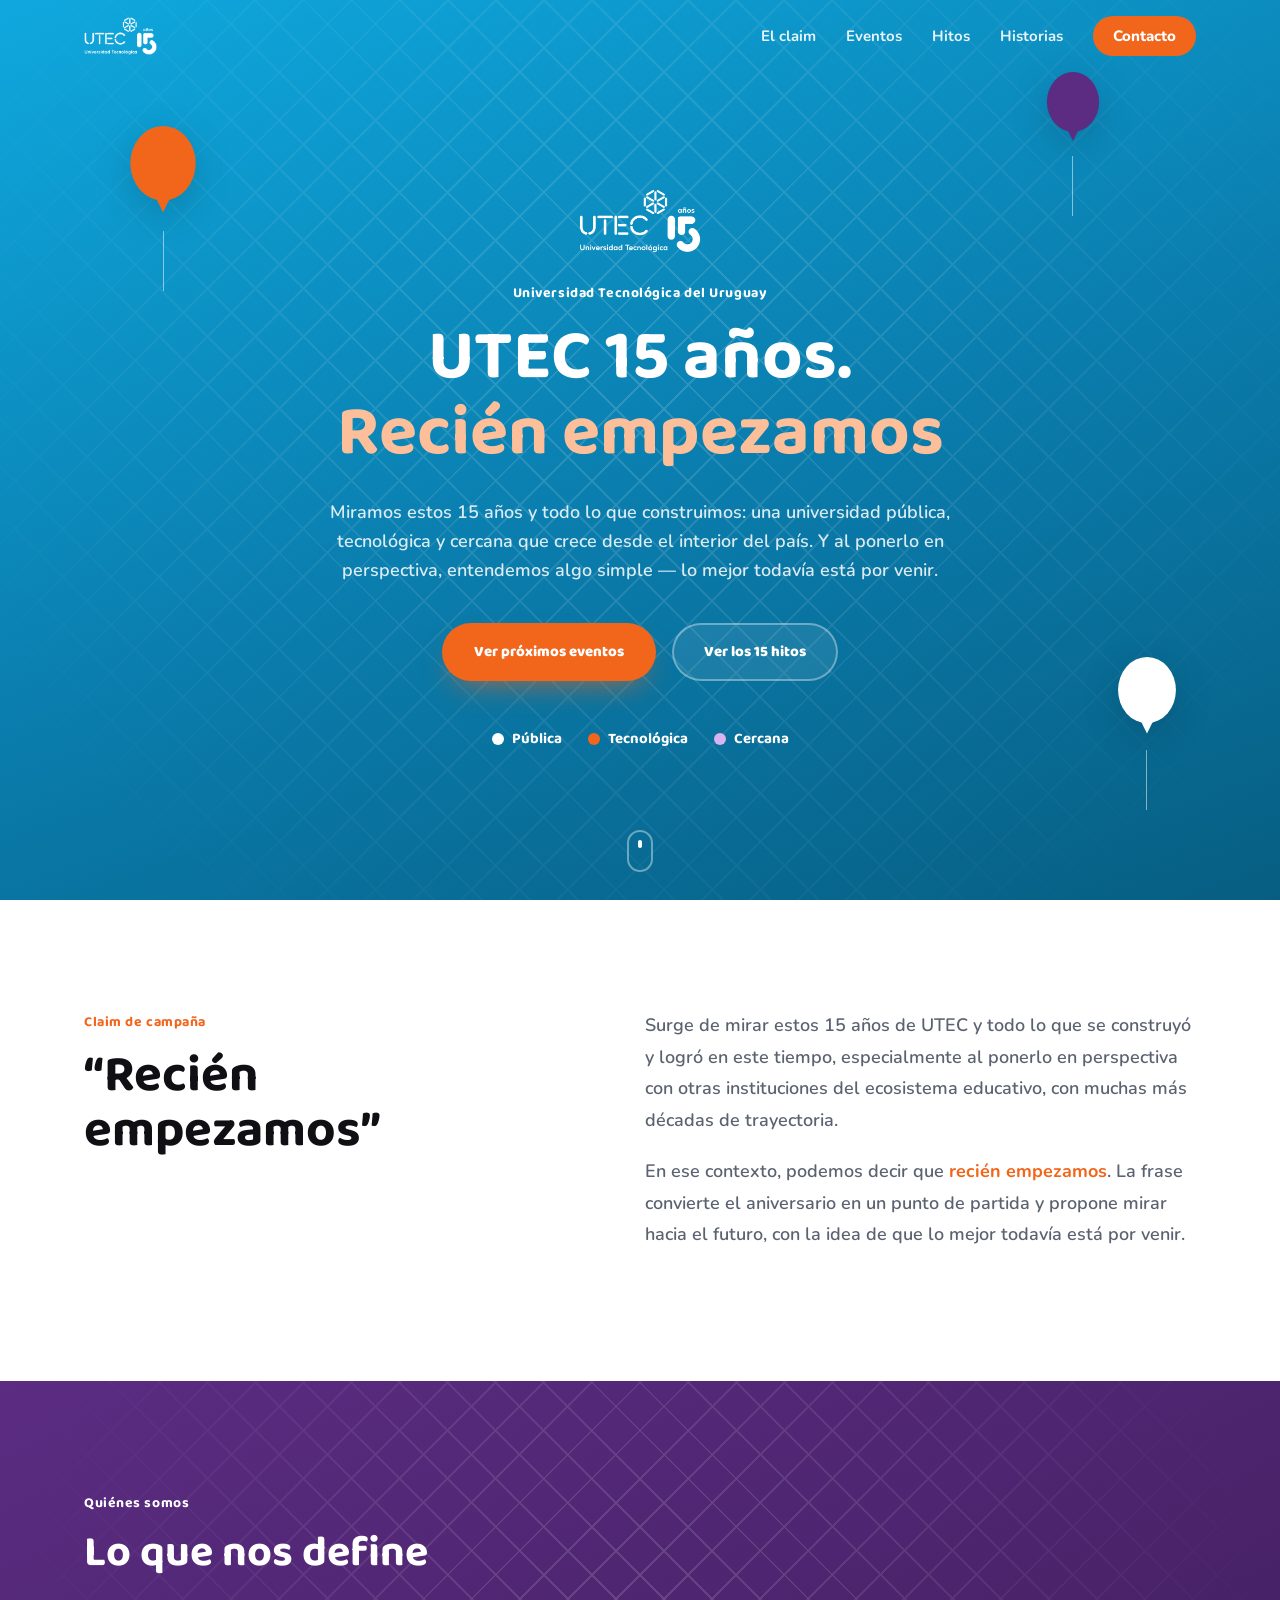
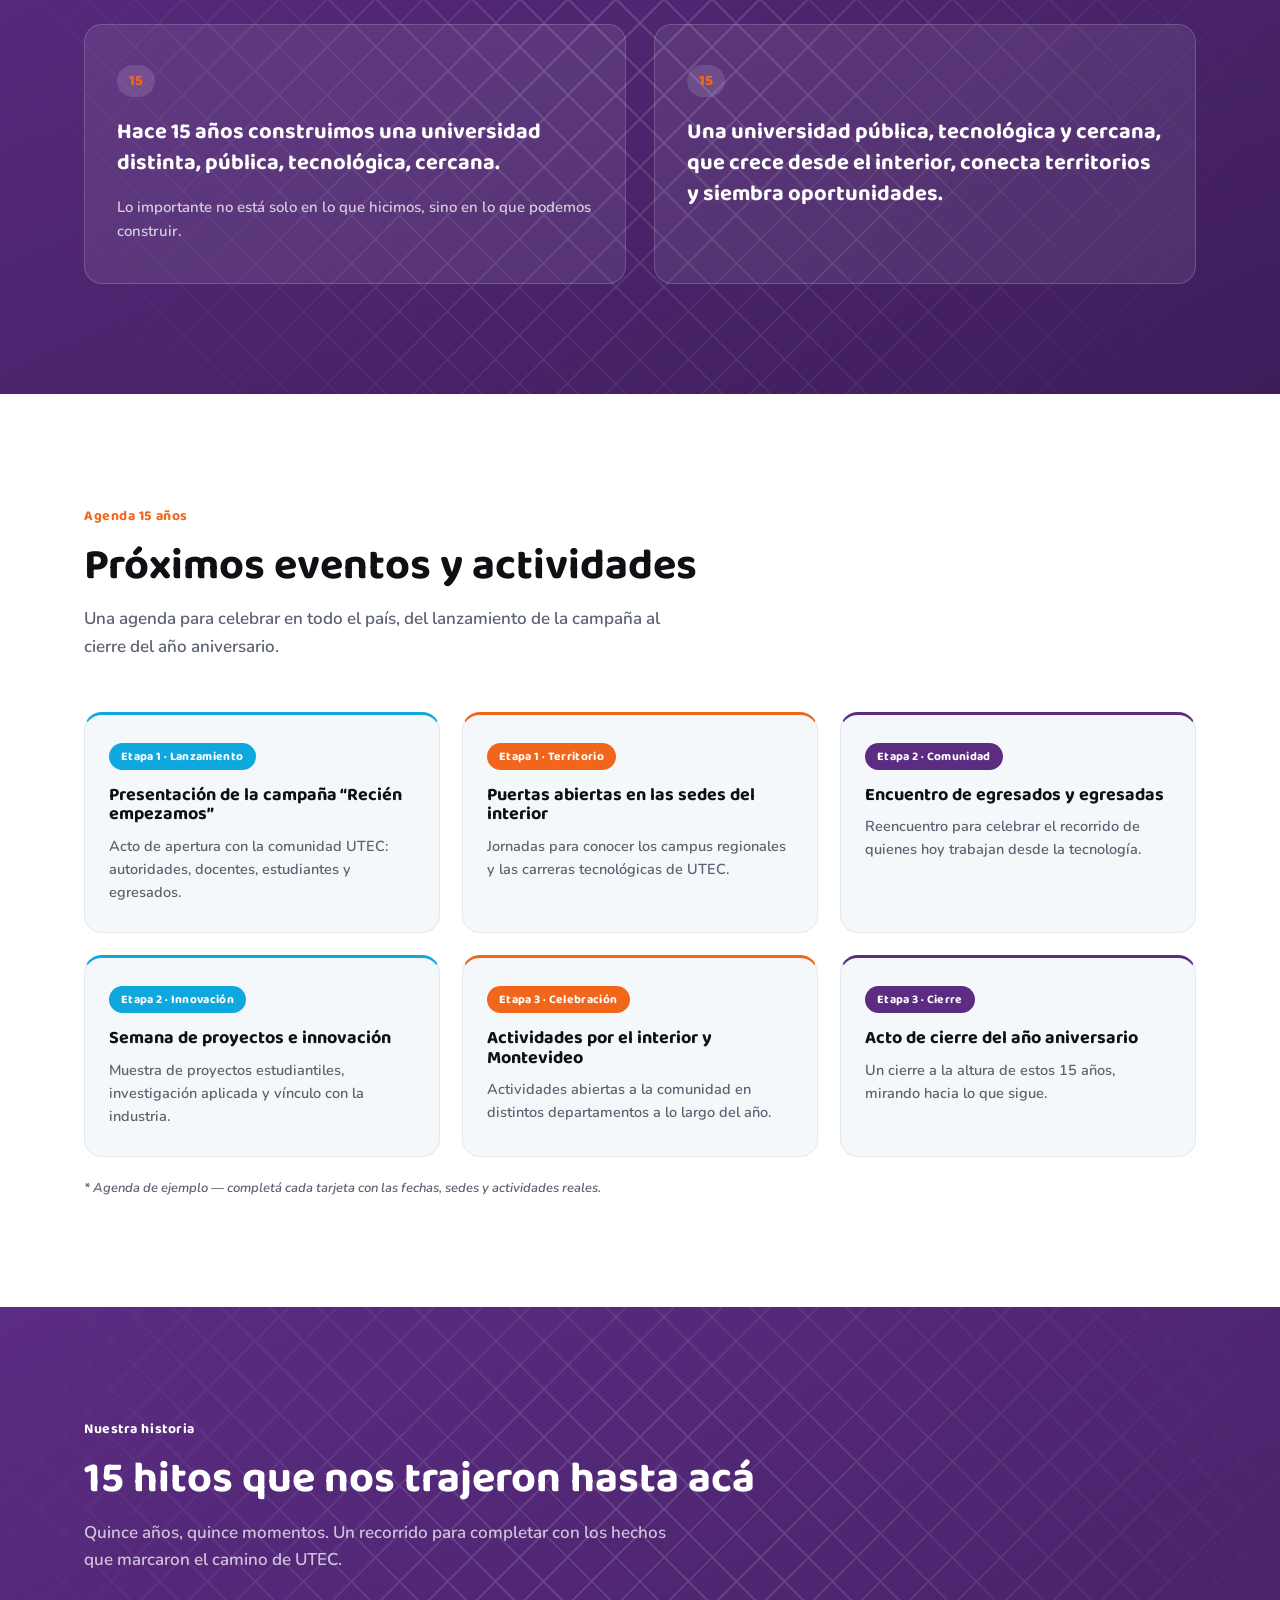
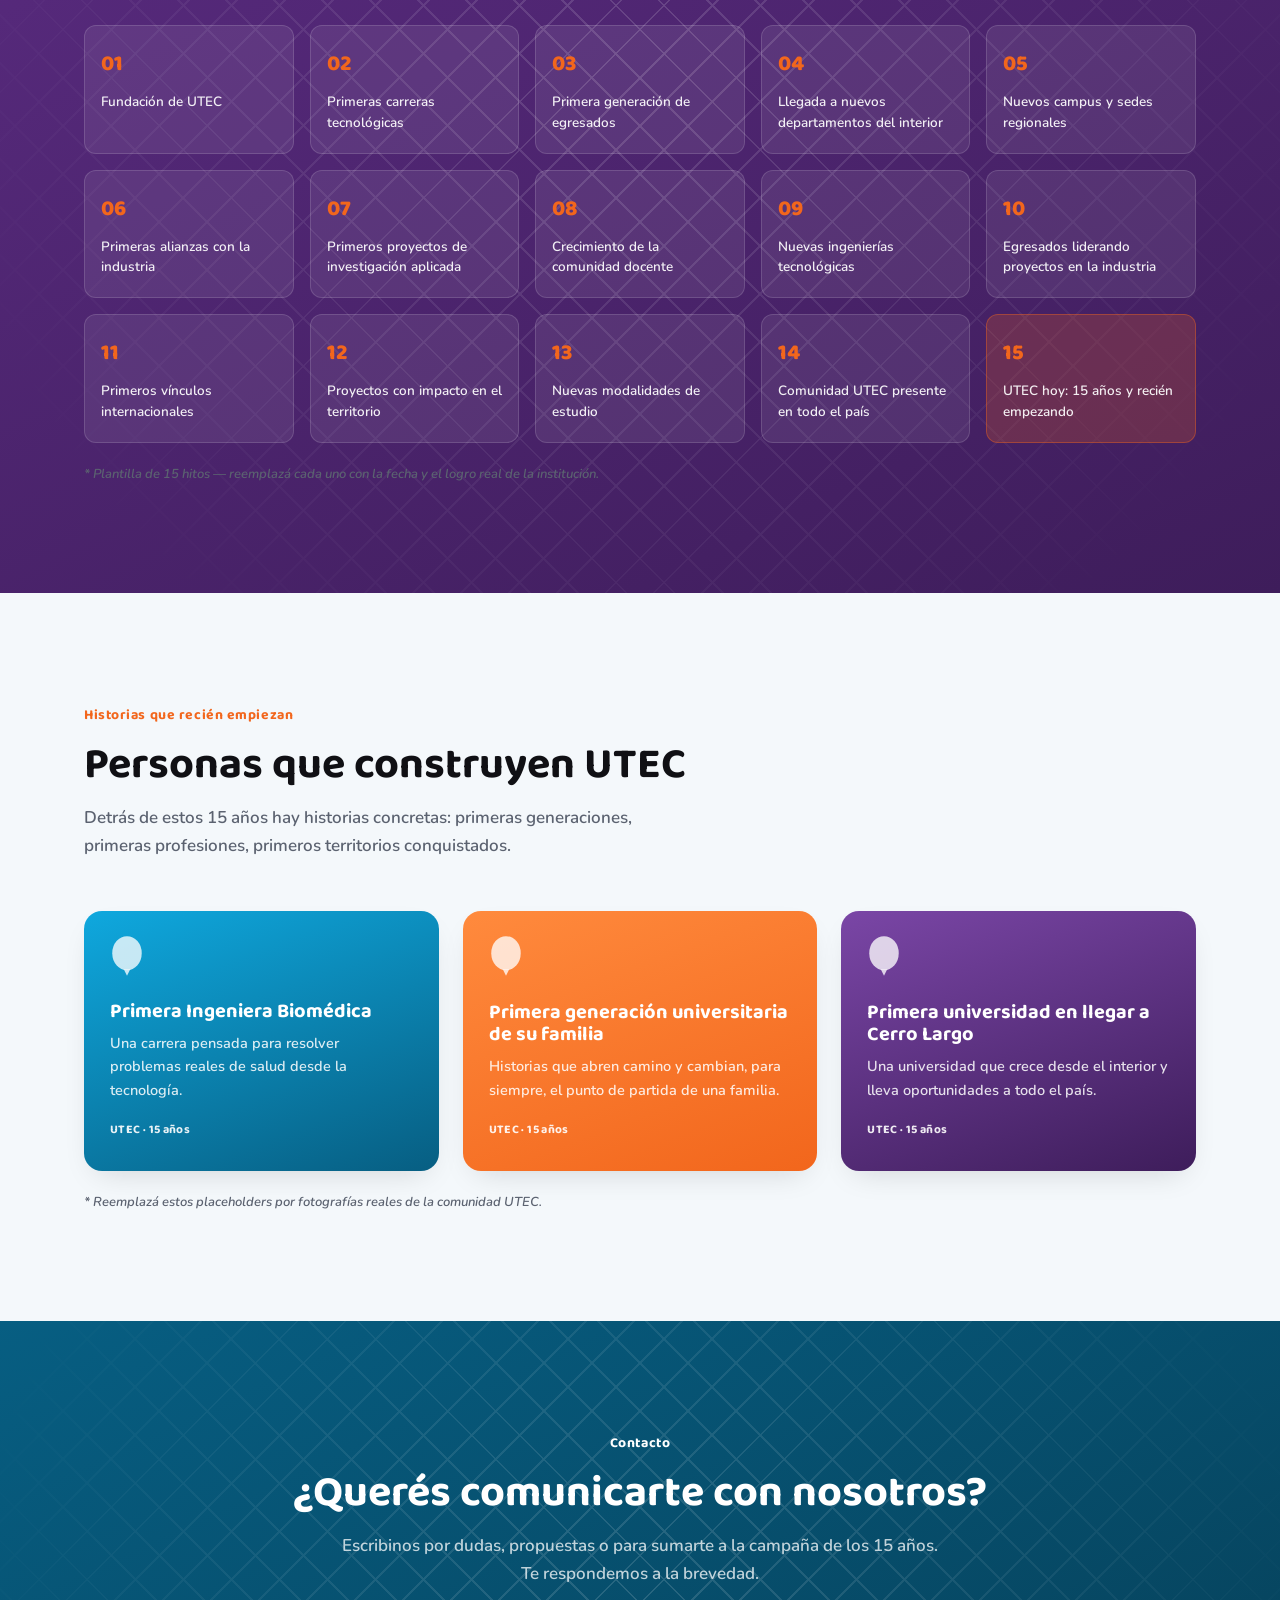
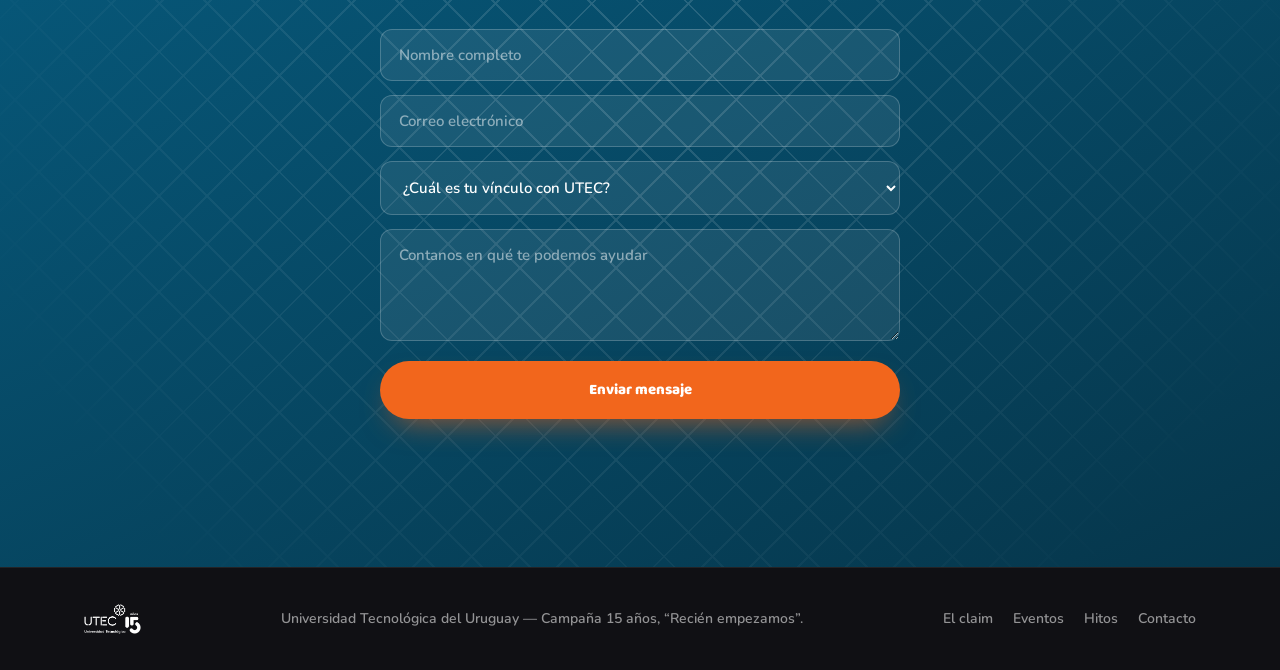
==== index.html @ 687565fa "Add real logo, events, 15-milestone timeline, and contact form - Extract the actual UTEC 15-años log" ====
<!DOCTYPE html>
<html lang="es">
<head>
<meta charset="UTF-8">
<meta name="viewport" content="width=device-width, initial-scale=1.0">
<title>UTEC 15 años | Recién empezamos</title>
<meta name="description" content="UTEC, la Universidad Tecnológica del Uruguay, cumple 15 años. Pública, tecnológica y cercana: conocé la campaña de aniversario 'Recién empezamos', los próximos eventos y los hitos de nuestra historia.">
<link rel="preconnect" href="https://fonts.googleapis.com">
<link rel="preconnect" href="https://fonts.gstatic.com" crossorigin>
<link href="https://fonts.googleapis.com/css2?family=Baloo+2:wght@500;600;700;800&family=Nunito:wght@400;600;700;800&display=swap" rel="stylesheet">
<link rel="stylesheet" href="css/styles.css">
</head>
<body>

<div class="progress-bar" id="progressBar"></div>

<header class="header" id="header">
  <div class="container header-inner">
    <a href="#" class="logo">
      <img src="assets/utec-logo-color.png" alt="UTEC 15 años" class="logo-img logo-img-color">
      <img src="assets/utec-logo-white.png" alt="UTEC 15 años" class="logo-img logo-img-white">
    </a>
    <nav class="nav" id="nav">
      <a href="#porque">El claim</a>
      <a href="#eventos">Eventos</a>
      <a href="#hitos">Hitos</a>
      <a href="#historias">Historias</a>
      <a href="#contacto" class="nav-cta">Contacto</a>
    </nav>
    <button class="nav-toggle" id="navToggle" aria-label="Abrir menú" aria-expanded="false">
      <span></span><span></span><span></span>
    </button>
  </div>
</header>

<main>
  <!-- HERO -->
  <section class="hero">
    <div class="hero-bg" aria-hidden="true">
      <div class="hero-pattern"></div>
    </div>

    <div class="hero-balloons" aria-hidden="true">
      <div class="balloon balloon-orange">
        <svg viewBox="0 0 60 90"><ellipse cx="30" cy="32" rx="28" ry="32"/><polygon points="24,62 36,62 30,74"/></svg>
        <span class="balloon-string"></span>
      </div>
      <div class="balloon balloon-purple">
        <svg viewBox="0 0 60 90"><ellipse cx="30" cy="32" rx="28" ry="32"/><polygon points="24,62 36,62 30,74"/></svg>
        <span class="balloon-string"></span>
      </div>
      <div class="balloon balloon-white">
        <svg viewBox="0 0 60 90"><ellipse cx="30" cy="32" rx="28" ry="32"/><polygon points="24,62 36,62 30,74"/></svg>
        <span class="balloon-string"></span>
      </div>
    </div>

    <div class="container hero-inner">
      <img src="assets/utec-logo-white.png" alt="UTEC 15 años" class="hero-logo" data-reveal>
      <p class="eyebrow eyebrow-light" data-reveal>Universidad Tecnológica del Uruguay</p>
      <h1 class="hero-claim" data-reveal>
        UTEC 15 años.<br>
        <span class="text-outline">Recién empezamos</span>
      </h1>
      <p class="hero-sub" data-reveal>
        Miramos estos 15 años y todo lo que construimos: una universidad pública, tecnológica
        y cercana que crece desde el interior del país. Y al ponerlo en perspectiva, entendemos
        algo simple — lo mejor todavía está por venir.
      </p>
      <div class="hero-actions" data-reveal>
        <a href="#eventos" class="btn btn-primary">Ver próximos eventos</a>
        <a href="#hitos" class="btn btn-ghost">Ver los 15 hitos</a>
      </div>

      <div class="hero-tags" data-reveal>
        <span class="hero-tag"><i class="dot dot-blue"></i>Pública</span>
        <span class="hero-tag"><i class="dot dot-orange"></i>Tecnológica</span>
        <span class="hero-tag"><i class="dot dot-purple"></i>Cercana</span>
      </div>
    </div>
    <a href="#porque" class="scroll-cue" aria-hidden="true"><span></span></a>
  </section>

  <!-- EL CLAIM -->
  <section id="porque" class="section porque">
    <div class="container porque-grid">
      <div data-reveal>
        <p class="section-eyebrow">Claim de campaña</p>
        <h2>&ldquo;Recién<br>empezamos&rdquo;</h2>
      </div>
      <div class="porque-copy" data-reveal>
        <p>
          Surge de mirar estos 15 años de UTEC y todo lo que se construyó y logró en este tiempo,
          especialmente al ponerlo en perspectiva con otras instituciones del ecosistema educativo,
          con muchas más décadas de trayectoria.
        </p>
        <p>
          En ese contexto, podemos decir que <strong>recién empezamos</strong>. La frase convierte
          el aniversario en un punto de partida y propone mirar hacia el futuro, con la idea de que
          lo mejor todavía está por venir.
        </p>
      </div>
    </div>
  </section>

  <!-- QUIÉNES SOMOS -->
  <section id="define" class="section define">
    <div class="hero-pattern" aria-hidden="true"></div>
    <div class="container">
      <p class="section-eyebrow eyebrow-light" data-reveal>Quiénes somos</p>
      <h2 class="define-title" data-reveal>Lo que nos define</h2>

      <div class="quote-grid">
        <blockquote class="quote-card" data-reveal>
          <span class="quote-mark" aria-hidden="true">15</span>
          <p class="quote-main">
            Hace 15 años construimos una universidad distinta, pública, tecnológica, cercana.
          </p>
          <p class="quote-sub">
            Lo importante no está solo en lo que hicimos, sino en lo que podemos construir.
          </p>
        </blockquote>
        <blockquote class="quote-card" data-reveal>
          <span class="quote-mark" aria-hidden="true">15</span>
          <p class="quote-main">
            Una universidad pública, tecnológica y cercana, que crece desde el interior,
            conecta territorios y siembra oportunidades.
          </p>
        </blockquote>
      </div>
    </div>
  </section>

  <!-- PRÓXIMOS EVENTOS Y ACTIVIDADES -->
  <section id="eventos" class="section eventos">
    <div class="container">
      <p class="section-eyebrow" data-reveal>Agenda 15 años</p>
      <h2 data-reveal>Próximos eventos y actividades</h2>
      <p class="section-lead" data-reveal>
        Una agenda para celebrar en todo el país, del lanzamiento de la campaña al cierre
        del año aniversario.
      </p>

      <div class="events-grid">
        <article class="event-card" data-reveal>
          <span class="event-tag event-tag-blue">Etapa 1 · Lanzamiento</span>
          <h3>Presentación de la campaña &ldquo;Recién empezamos&rdquo;</h3>
          <p>Acto de apertura con la comunidad UTEC: autoridades, docentes, estudiantes y egresados.</p>
        </article>
        <article class="event-card" data-reveal>
          <span class="event-tag event-tag-orange">Etapa 1 · Territorio</span>
          <h3>Puertas abiertas en las sedes del interior</h3>
          <p>Jornadas para conocer los campus regionales y las carreras tecnológicas de UTEC.</p>
        </article>
        <article class="event-card" data-reveal>
          <span class="event-tag event-tag-purple">Etapa 2 · Comunidad</span>
          <h3>Encuentro de egresados y egresadas</h3>
          <p>Reencuentro para celebrar el recorrido de quienes hoy trabajan desde la tecnología.</p>
        </article>
        <article class="event-card" data-reveal>
          <span class="event-tag event-tag-blue">Etapa 2 · Innovación</span>
          <h3>Semana de proyectos e innovación</h3>
          <p>Muestra de proyectos estudiantiles, investigación aplicada y vínculo con la industria.</p>
        </article>
        <article class="event-card" data-reveal>
          <span class="event-tag event-tag-orange">Etapa 3 · Celebración</span>
          <h3>Actividades por el interior y Montevideo</h3>
          <p>Actividades abiertas a la comunidad en distintos departamentos a lo largo del año.</p>
        </article>
        <article class="event-card" data-reveal>
          <span class="event-tag event-tag-purple">Etapa 3 · Cierre</span>
          <h3>Acto de cierre del año aniversario</h3>
          <p>Un cierre a la altura de estos 15 años, mirando hacia lo que sigue.</p>
        </article>
      </div>
      <p class="story-note" data-reveal>* Agenda de ejemplo — completá cada tarjeta con las fechas, sedes y actividades reales.</p>
    </div>
  </section>

  <!-- 15 HITOS -->
  <section id="hitos" class="section hitos">
    <div class="hero-pattern" aria-hidden="true"></div>
    <div class="container">
      <p class="section-eyebrow eyebrow-light" data-reveal>Nuestra historia</p>
      <h2 class="hitos-title" data-reveal>15 hitos que nos trajeron hasta acá</h2>
      <p class="section-lead hitos-lead" data-reveal>
        Quince años, quince momentos. Un recorrido para completar con los hechos que
        marcaron el camino de UTEC.
      </p>

      <ol class="hitos-grid">
        <li class="hito-card" data-reveal><span class="hito-number">01</span><p>Fundación de UTEC</p></li>
        <li class="hito-card" data-reveal><span class="hito-number">02</span><p>Primeras carreras tecnológicas</p></li>
        <li class="hito-card" data-reveal><span class="hito-number">03</span><p>Primera generación de egresados</p></li>
        <li class="hito-card" data-reveal><span class="hito-number">04</span><p>Llegada a nuevos departamentos del interior</p></li>
        <li class="hito-card" data-reveal><span class="hito-number">05</span><p>Nuevos campus y sedes regionales</p></li>
        <li class="hito-card" data-reveal><span class="hito-number">06</span><p>Primeras alianzas con la industria</p></li>
        <li class="hito-card" data-reveal><span class="hito-number">07</span><p>Primeros proyectos de investigación aplicada</p></li>
        <li class="hito-card" data-reveal><span class="hito-number">08</span><p>Crecimiento de la comunidad docente</p></li>
        <li class="hito-card" data-reveal><span class="hito-number">09</span><p>Nuevas ingenierías tecnológicas</p></li>
        <li class="hito-card" data-reveal><span class="hito-number">10</span><p>Egresados liderando proyectos en la industria</p></li>
        <li class="hito-card" data-reveal><span class="hito-number">11</span><p>Primeros vínculos internacionales</p></li>
        <li class="hito-card" data-reveal><span class="hito-number">12</span><p>Proyectos con impacto en el territorio</p></li>
        <li class="hito-card" data-reveal><span class="hito-number">13</span><p>Nuevas modalidades de estudio</p></li>
        <li class="hito-card" data-reveal><span class="hito-number">14</span><p>Comunidad UTEC presente en todo el país</p></li>
        <li class="hito-card hito-highlight" data-reveal><span class="hito-number">15</span><p>UTEC hoy: 15 años y recién empezando</p></li>
      </ol>
      <p class="story-note hitos-note" data-reveal>* Plantilla de 15 hitos — reemplazá cada uno con la fecha y el logro real de la institución.</p>
    </div>
  </section>

  <!-- HISTORIAS -->
  <section id="historias" class="section historias">
    <div class="container">
      <p class="section-eyebrow" data-reveal>Historias que recién empiezan</p>
      <h2 data-reveal>Personas que construyen UTEC</h2>
      <p class="section-lead" data-reveal>
        Detrás de estos 15 años hay historias concretas: primeras generaciones, primeras
        profesiones, primeros territorios conquistados.
      </p>

      <div class="story-grid">
        <article class="story-card story-blue" data-reveal>
          <div class="story-badge">
            <svg viewBox="0 0 60 90"><ellipse cx="30" cy="32" rx="26" ry="30"/><polygon points="24,60 36,60 30,72"/></svg>
          </div>
          <h3>Primera Ingeniera Biomédica</h3>
          <p>Una carrera pensada para resolver problemas reales de salud desde la tecnología.</p>
          <span class="story-tag">UTEC · 15 años</span>
        </article>

        <article class="story-card story-orange" data-reveal>
          <div class="story-badge">
            <svg viewBox="0 0 60 90"><ellipse cx="30" cy="32" rx="26" ry="30"/><polygon points="24,60 36,60 30,72"/></svg>
          </div>
          <h3>Primera generación universitaria de su familia</h3>
          <p>Historias que abren camino y cambian, para siempre, el punto de partida de una familia.</p>
          <span class="story-tag">UTEC · 15 años</span>
        </article>

        <article class="story-card story-purple" data-reveal>
          <div class="story-badge">
            <svg viewBox="0 0 60 90"><ellipse cx="30" cy="32" rx="26" ry="30"/><polygon points="24,60 36,60 30,72"/></svg>
          </div>
          <h3>Primera universidad en llegar a Cerro Largo</h3>
          <p>Una universidad que crece desde el interior y lleva oportunidades a todo el país.</p>
          <span class="story-tag">UTEC · 15 años</span>
        </article>
      </div>
      <p class="story-note" data-reveal>* Reemplazá estos placeholders por fotografías reales de la comunidad UTEC.</p>
    </div>
  </section>

  <!-- CONTACTO -->
  <section id="contacto" class="section cta-section">
    <div class="hero-pattern" aria-hidden="true"></div>
    <div class="container cta-inner">
      <p class="section-eyebrow eyebrow-light" data-reveal>Contacto</p>
      <h2 data-reveal>¿Querés comunicarte con nosotros?</h2>
      <p class="section-lead cta-lead" data-reveal>
        Escribinos por dudas, propuestas o para sumarte a la campaña de los 15 años.
        Te respondemos a la brevedad.
      </p>

      <form class="cta-form" id="ctaForm" data-reveal>
        <input type="text" name="nombre" placeholder="Nombre completo" required>
        <input type="email" name="email" placeholder="Correo electrónico" required>
        <select name="perfil" required>
          <option value="" disabled selected>¿Cuál es tu vínculo con UTEC?</option>
          <option value="estudiante">Estudiante</option>
          <option value="egresado">Egresado/a</option>
          <option value="postulante">Futuro/a estudiante</option>
          <option value="docente">Docente / Funcionario/a</option>
          <option value="otro">Otro</option>
        </select>
        <textarea name="mensaje" rows="4" placeholder="Contanos en qué te podemos ayudar" required></textarea>
        <button type="submit" class="btn btn-primary">Enviar mensaje</button>
      </form>
      <p class="form-note" id="formNote" role="status" aria-live="polite"></p>
    </div>
  </section>
</main>

<footer class="footer">
  <div class="container footer-inner">
    <div class="footer-brand">
      <img src="assets/utec-logo-white.png" alt="UTEC 15 años" class="footer-logo">
    </div>
    <p>Universidad Tecnológica del Uruguay — Campaña 15 años, &ldquo;Recién empezamos&rdquo;.</p>
    <div class="footer-links">
      <a href="#porque">El claim</a>
      <a href="#eventos">Eventos</a>
      <a href="#hitos">Hitos</a>
      <a href="#contacto">Contacto</a>
    </div>
  </div>
</footer>

<script src="js/main.js"></script>
</body>
</html>
---- css/styles.css ----
/* ==========================================================================
   UTEC 15 años — "Recién empezamos"
   ========================================================================== */

:root {
  --color-ink: #101014;
  --color-bg: #ffffff;
  --color-bg-alt: #f4f8fb;
  --color-line: #e4e9f0;
  --color-text: #1c2027;
  --color-text-muted: #5b6270;

  --color-blue: #0FA8DE;
  --color-blue-dark: #0A7CAC;
  --color-blue-deep: #075E82;
  --color-orange: #F2661C;
  --color-purple: #5B2C82;
  --color-purple-deep: #3E1D5B;

  --font-display: "Baloo 2", "Nunito", sans-serif;
  --font-body: "Nunito", sans-serif;

  --container: 1160px;
  --radius-lg: 28px;
  --radius-md: 18px;
  --radius-sm: 12px;

  --shadow-card: 0 12px 32px -14px rgba(16, 16, 20, 0.18);
}

* { box-sizing: border-box; }

html { scroll-behavior: smooth; }

body {
  margin: 0;
  font-family: var(--font-body);
  font-weight: 600;
  color: var(--color-text);
  background: var(--color-bg);
  -webkit-font-smoothing: antialiased;
  overflow-x: hidden;
}

h1, h2, h3 {
  font-family: var(--font-display);
  color: var(--color-ink);
  line-height: 1.08;
  margin: 0;
  font-weight: 700;
}

p { margin: 0; }
a { color: inherit; text-decoration: none; }

.container {
  width: 100%;
  max-width: var(--container);
  margin: 0 auto;
  padding: 0 24px;
}

.text-accent { color: var(--color-orange); }

/* ---------- Progress bar ---------- */
.progress-bar {
  position: fixed;
  top: 0; left: 0;
  height: 3px;
  width: 0%;
  background: linear-gradient(90deg, var(--color-orange), var(--color-purple), var(--color-blue));
  z-index: 1000;
  transition: width 0.1s ease-out;
}

/* ---------- Header ---------- */
.header {
  position: fixed;
  top: 0; left: 0; right: 0;
  z-index: 900;
  padding: 16px 0;
  transition: background 0.3s ease, padding 0.3s ease, box-shadow 0.3s ease;
}
.header.scrolled {
  background: rgba(255, 255, 255, 0.92);
  backdrop-filter: blur(10px);
  padding: 10px 0;
  box-shadow: 0 1px 0 var(--color-line);
}
.header-inner {
  display: flex;
  align-items: center;
  justify-content: space-between;
}

.logo {
  display: inline-flex;
  align-items: center;
  gap: 8px;
}

.logo-img { height: 38px; width: auto; display: block; }
.logo-img-white { display: none; }
.header:not(.scrolled) .logo-img-color { display: none; }
.header:not(.scrolled) .logo-img-white { display: block; }

.hero-logo { height: 64px; width: auto; margin: 0 auto 28px; display: block; }

.footer-logo { height: 30px; width: auto; display: block; }

.nav {
  display: flex;
  align-items: center;
  gap: 30px;
  font-size: 15px;
  font-weight: 700;
}
.header:not(.scrolled) .nav a:not(.nav-cta) { color: rgba(255,255,255,0.9); }
.nav a { color: var(--color-text-muted); transition: color 0.2s ease; }
.nav a:hover { color: var(--color-ink); }
.header:not(.scrolled) .nav a:hover { color: #fff; }

.nav-cta {
  background: var(--color-orange);
  color: #fff !important;
  padding: 10px 20px;
  border-radius: 999px;
  font-weight: 800;
}

.nav-toggle {
  display: none;
  flex-direction: column;
  gap: 5px;
  background: none;
  border: none;
  cursor: pointer;
  padding: 6px;
}
.nav-toggle span { width: 22px; height: 2px; background: var(--color-ink); transition: 0.25s ease; }
.header:not(.scrolled) .nav-toggle span { background: #fff; }

/* ---------- Shared pattern background ---------- */
.hero-pattern {
  position: absolute;
  inset: 0;
  z-index: 0;
  opacity: 0.16;
  background-image:
    repeating-linear-gradient(45deg, rgba(255,255,255,0.9) 0 2px, transparent 2px 34px),
    repeating-linear-gradient(-45deg, rgba(255,255,255,0.9) 0 2px, transparent 2px 34px);
  mask-image: radial-gradient(circle at 50% 40%, black, transparent 85%);
}

/* ---------- Hero ---------- */
.hero {
  position: relative;
  min-height: 100vh;
  display: flex;
  align-items: center;
  background: linear-gradient(160deg, var(--color-blue) 0%, var(--color-blue-dark) 55%, var(--color-blue-deep) 100%);
  overflow: hidden;
  padding-top: 120px;
  padding-bottom: 80px;
}

.hero-inner { position: relative; z-index: 2; text-align: center; }

.eyebrow, .section-eyebrow {
  display: inline-block;
  font-family: var(--font-display);
  font-weight: 700;
  letter-spacing: 0.04em;
  font-size: 14px;
  color: var(--color-orange);
  margin-bottom: 16px;
}
.eyebrow-light { color: #fff; opacity: 0.85; }

.hero-claim {
  font-size: clamp(2.4rem, 6vw, 4.4rem);
  color: #fff;
  max-width: 880px;
  margin: 0 auto;
}
.text-outline { color: #FDBF9A; }

.hero-sub {
  max-width: 640px;
  margin: 26px auto 0;
  font-size: 18px;
  line-height: 1.6;
  color: rgba(255,255,255,0.85);
  font-weight: 600;
}

.hero-actions {
  display: flex;
  gap: 16px;
  justify-content: center;
  margin-top: 38px;
  flex-wrap: wrap;
}

.btn {
  display: inline-flex;
  align-items: center;
  justify-content: center;
  padding: 15px 30px;
  border-radius: 999px;
  font-weight: 800;
  font-size: 15px;
  font-family: var(--font-display);
  cursor: pointer;
  border: 2px solid transparent;
  transition: transform 0.2s ease, box-shadow 0.2s ease, background 0.2s ease;
}
.btn:hover { transform: translateY(-2px); }

.btn-primary {
  background: var(--color-orange);
  color: #fff;
  box-shadow: 0 14px 30px -12px rgba(242, 102, 28, 0.65);
}
.btn-primary:hover { background: #d8560f; }

.btn-ghost {
  background: rgba(255,255,255,0.08);
  color: #fff;
  border-color: rgba(255,255,255,0.35);
}
.btn-ghost:hover { background: rgba(255,255,255,0.18); }

.hero-tags {
  display: flex;
  gap: 26px;
  justify-content: center;
  margin-top: 46px;
  flex-wrap: wrap;
}
.hero-tag {
  display: inline-flex;
  align-items: center;
  gap: 8px;
  font-family: var(--font-display);
  font-weight: 700;
  font-size: 15px;
  color: #fff;
}
.dot { width: 12px; height: 12px; border-radius: 50%; display: inline-block; }
.dot-blue { background: #fff; }
.dot-orange { background: var(--color-orange); }
.dot-purple { background: #D9B3F0; }

/* ---------- Balloons (hero decoration) ---------- */
.hero-balloons {
  position: absolute;
  inset: 0;
  z-index: 1;
  pointer-events: none;
}
.balloon {
  position: absolute;
  width: 70px;
  animation: floatBalloon 6s ease-in-out infinite;
}
.balloon svg { width: 100%; height: auto; display: block; filter: drop-shadow(0 10px 18px rgba(0,0,0,0.15)); }
.balloon-string {
  display: block;
  width: 1px;
  height: 60px;
  background: rgba(255,255,255,0.5);
  margin: 0 auto;
}
.balloon-orange { top: 14%; left: 10%; animation-delay: 0s; }
.balloon-orange svg { fill: var(--color-orange); }
.balloon-purple { top: 8%; right: 14%; width: 56px; animation-delay: 1.4s; }
.balloon-purple svg { fill: var(--color-purple); }
.balloon-white { bottom: 10%; right: 8%; width: 62px; animation-delay: 0.8s; }
.balloon-white svg { fill: #ffffff; }

@keyframes floatBalloon {
  0%, 100% { transform: translateY(0) rotate(-2deg); }
  50% { transform: translateY(-18px) rotate(2deg); }
}

.scroll-cue {
  position: absolute;
  bottom: 28px; left: 50%;
  transform: translateX(-50%);
  width: 26px; height: 42px;
  border: 2px solid rgba(255,255,255,0.4);
  border-radius: 999px;
  z-index: 2;
}
.scroll-cue span {
  position: absolute; top: 8px; left: 50%;
  width: 4px; height: 8px;
  background: #fff;
  border-radius: 999px;
  transform: translateX(-50%);
  animation: scrollCue 1.8s ease-in-out infinite;
}
@keyframes scrollCue {
  0% { opacity: 1; top: 8px; }
  70% { opacity: 0; top: 20px; }
  100% { opacity: 0; top: 20px; }
}

/* ---------- Section shared ---------- */
.section { padding: 110px 0; position: relative; }
.section h2 { font-size: clamp(1.9rem, 3.6vw, 2.7rem); max-width: 700px; }
.section-lead {
  margin-top: 16px;
  max-width: 600px;
  font-size: 17px;
  line-height: 1.6;
  color: var(--color-text-muted);
}

/* ---------- El claim ---------- */
.porque { background: var(--color-bg); }
.porque-grid {
  display: grid;
  grid-template-columns: 1fr 1.1fr;
  gap: 60px;
  align-items: start;
}
.porque-grid h2 { font-size: clamp(2.2rem, 4vw, 3.2rem); }
.porque-copy p {
  font-size: 18px;
  line-height: 1.75;
  color: var(--color-text-muted);
  margin-bottom: 20px;
}
.porque-copy strong { color: var(--color-orange); }

/* ---------- Quiénes somos ---------- */
.define {
  background: linear-gradient(155deg, var(--color-purple), var(--color-purple-deep));
  color: #fff;
  overflow: hidden;
}
.define-title { color: #fff; margin-bottom: 48px; }
.quote-grid {
  position: relative;
  z-index: 1;
  display: grid;
  grid-template-columns: repeat(2, 1fr);
  gap: 28px;
}
.quote-card {
  margin: 0;
  padding: 40px 32px;
  background: rgba(255,255,255,0.08);
  border: 1px solid rgba(255,255,255,0.16);
  border-radius: var(--radius-md);
  position: relative;
}
.quote-mark {
  display: inline-block;
  font-family: var(--font-display);
  font-weight: 800;
  font-size: 15px;
  color: var(--color-orange);
  background: rgba(255,255,255,0.12);
  padding: 4px 12px;
  border-radius: 999px;
  margin-bottom: 20px;
}
.quote-main {
  font-family: var(--font-display);
  font-size: 22px;
  font-weight: 700;
  line-height: 1.4;
}
.quote-sub {
  margin-top: 16px;
  font-size: 15px;
  color: rgba(255,255,255,0.75);
  line-height: 1.6;
}

/* ---------- Próximos eventos ---------- */
.eventos { background: var(--color-bg); }
.events-grid {
  margin-top: 52px;
  display: grid;
  grid-template-columns: repeat(3, 1fr);
  gap: 22px;
}
.event-card {
  padding: 28px 24px;
  border-radius: var(--radius-md);
  background: var(--color-bg-alt);
  border: 1px solid var(--color-line);
  border-top: 3px solid var(--color-blue);
}
.event-tag {
  display: inline-block;
  font-family: var(--font-display);
  font-weight: 700;
  font-size: 12px;
  letter-spacing: 0.03em;
  padding: 4px 12px;
  border-radius: 999px;
  margin-bottom: 16px;
  color: #fff;
}
.event-tag-blue { background: var(--color-blue); }
.event-tag-orange { background: var(--color-orange); }
.event-tag-purple { background: var(--color-purple); }
.event-card:nth-child(2) { border-top-color: var(--color-orange); }
.event-card:nth-child(3) { border-top-color: var(--color-purple); }
.event-card:nth-child(5) { border-top-color: var(--color-orange); }
.event-card:nth-child(6) { border-top-color: var(--color-purple); }
.event-card h3 { font-size: 18px; margin-bottom: 10px; }
.event-card p { font-size: 14.5px; color: var(--color-text-muted); line-height: 1.6; }

/* ---------- 15 hitos ---------- */
.hitos {
  background: linear-gradient(155deg, var(--color-purple), var(--color-purple-deep));
  color: #fff;
  overflow: hidden;
}
.hitos-title { color: #fff; }
.hitos-lead { color: rgba(255,255,255,0.72); }
.hitos-grid {
  position: relative;
  z-index: 1;
  list-style: none;
  margin: 52px 0 0;
  padding: 0;
  display: grid;
  grid-template-columns: repeat(5, 1fr);
  gap: 16px;
}
.hito-card {
  background: rgba(255,255,255,0.08);
  border: 1px solid rgba(255,255,255,0.14);
  border-radius: var(--radius-sm);
  padding: 20px 16px;
  min-height: 128px;
  display: flex;
  flex-direction: column;
  gap: 10px;
  transition: background 0.2s ease, transform 0.2s ease;
}
.hito-card:hover { background: rgba(255,255,255,0.14); transform: translateY(-2px); }
.hito-highlight { background: rgba(242, 102, 28, 0.22); border-color: rgba(242, 102, 28, 0.4); }
.hito-number {
  font-family: var(--font-display);
  font-weight: 800;
  font-size: 22px;
  color: var(--color-orange);
}
.hito-card p { font-size: 13.5px; line-height: 1.5; color: rgba(255,255,255,0.92); font-weight: 600; }
.hitos-note { position: relative; z-index: 1; color: rgba(255,255,255,0.6); }

/* ---------- Historias ---------- */
.historias { background: var(--color-bg-alt); }
.story-grid {
  margin-top: 52px;
  display: grid;
  grid-template-columns: repeat(3, 1fr);
  gap: 24px;
}
.story-card {
  border-radius: var(--radius-md);
  padding: 32px 26px;
  color: #fff;
  position: relative;
  overflow: hidden;
  min-height: 260px;
  display: flex;
  flex-direction: column;
  justify-content: flex-end;
  box-shadow: var(--shadow-card);
}
.story-blue { background: linear-gradient(160deg, var(--color-blue), var(--color-blue-deep)); }
.story-orange { background: linear-gradient(160deg, #FF8A3D, var(--color-orange)); }
.story-purple { background: linear-gradient(160deg, #7A46A6, var(--color-purple-deep)); }

.story-badge {
  position: absolute;
  top: 24px; left: 26px;
  width: 34px;
  opacity: 0.9;
}
.story-badge svg { width: 100%; fill: rgba(255,255,255,0.85); }

.story-card h3 {
  color: #fff;
  font-size: 20px;
  margin-bottom: 10px;
}
.story-card p {
  font-size: 14.5px;
  line-height: 1.6;
  color: rgba(255,255,255,0.85);
  font-weight: 600;
}
.story-tag {
  display: inline-block;
  margin-top: 18px;
  font-family: var(--font-display);
  font-weight: 700;
  font-size: 12px;
  letter-spacing: 0.03em;
  color: rgba(255,255,255,0.9);
}
.story-note {
  margin-top: 22px;
  font-size: 13px;
  color: var(--color-text-muted);
  font-style: italic;
}

/* ---------- CTA / contacto ---------- */
.cta-section {
  background: linear-gradient(155deg, var(--color-blue-deep), #06364B);
  color: #fff;
  overflow: hidden;
}
.cta-inner { position: relative; z-index: 1; text-align: center; }
.cta-inner .section-eyebrow,
.cta-inner h2,
.cta-lead { margin-left: auto; margin-right: auto; }
.cta-inner h2 { color: #fff; }
.cta-lead { color: rgba(255,255,255,0.75); }

.cta-form {
  margin: 42px auto 0;
  max-width: 520px;
  display: grid;
  gap: 14px;
  text-align: left;
}
.cta-form input,
.cta-form select,
.cta-form textarea {
  width: 100%;
  padding: 15px 18px;
  border-radius: var(--radius-sm);
  border: 1px solid rgba(255,255,255,0.2);
  background: rgba(255,255,255,0.08);
  color: #fff;
  font-family: var(--font-body);
  font-weight: 600;
  font-size: 15px;
  outline: none;
  resize: vertical;
  transition: border-color 0.2s ease, background 0.2s ease;
}
.cta-form select option { color: #1c2027; }
.cta-form input::placeholder,
.cta-form textarea::placeholder { color: rgba(255,255,255,0.5); }
.cta-form input:focus,
.cta-form select:focus,
.cta-form textarea:focus {
  border-color: var(--color-orange);
  background: rgba(255,255,255,0.13);
}
.cta-form button { margin-top: 6px; }
.form-note {
  margin-top: 18px;
  font-size: 14px;
  font-weight: 700;
  color: #FDBF9A;
  min-height: 20px;
}

/* ---------- Footer ---------- */
.footer {
  background: var(--color-ink);
  border-top: 1px solid rgba(255,255,255,0.08);
  padding: 36px 0;
  color: rgba(255,255,255,0.55);
}
.footer-inner {
  display: flex;
  align-items: center;
  justify-content: space-between;
  flex-wrap: wrap;
  gap: 16px;
  font-size: 14px;
  font-weight: 600;
}
.footer-brand {
  display: flex;
  align-items: center;
  gap: 10px;
  font-family: var(--font-display);
  font-weight: 700;
  color: #fff;
}
.footer-links { display: flex; gap: 20px; }
.footer-links a { color: rgba(255,255,255,0.55); transition: color 0.2s ease; }
.footer-links a:hover { color: #fff; }

/* ---------- Reveal animation ---------- */
[data-reveal] {
  opacity: 0;
  transform: translateY(24px);
  transition: opacity 0.7s ease, transform 0.7s ease;
}
[data-reveal].is-visible { opacity: 1; transform: translateY(0); }

/* ---------- Responsive ---------- */
@media (max-width: 960px) {
  .porque-grid { grid-template-columns: 1fr; gap: 28px; }
  .quote-grid { grid-template-columns: 1fr; }
  .story-grid { grid-template-columns: repeat(2, 1fr); }
  .events-grid { grid-template-columns: repeat(2, 1fr); }
  .hitos-grid { grid-template-columns: repeat(3, 1fr); }
  .balloon-purple { right: 6%; }
}

@media (max-width: 720px) {
  .nav {
    position: fixed;
    top: 0; right: -100%;
    height: 100vh;
    width: min(78vw, 320px);
    background: var(--color-ink);
    flex-direction: column;
    justify-content: center;
    gap: 28px;
    transition: right 0.3s ease;
    z-index: 950;
  }
  .nav.open { right: 0; }
  .nav a { color: #fff !important; font-size: 18px; }
  .nav-cta { align-self: flex-start; margin-left: 32px; }
  .nav-toggle { display: flex; z-index: 960; }
  .logo-img { height: 30px; }

  .story-grid { grid-template-columns: 1fr; }
  .events-grid { grid-template-columns: 1fr; }
  .hitos-grid { grid-template-columns: repeat(2, 1fr); }
  .hero-logo { height: 48px; }
  .hero-tags { gap: 18px; }
  .section { padding: 76px 0; }
  .balloon { width: 50px; }
  .balloon-purple, .balloon-white { width: 42px; }
}
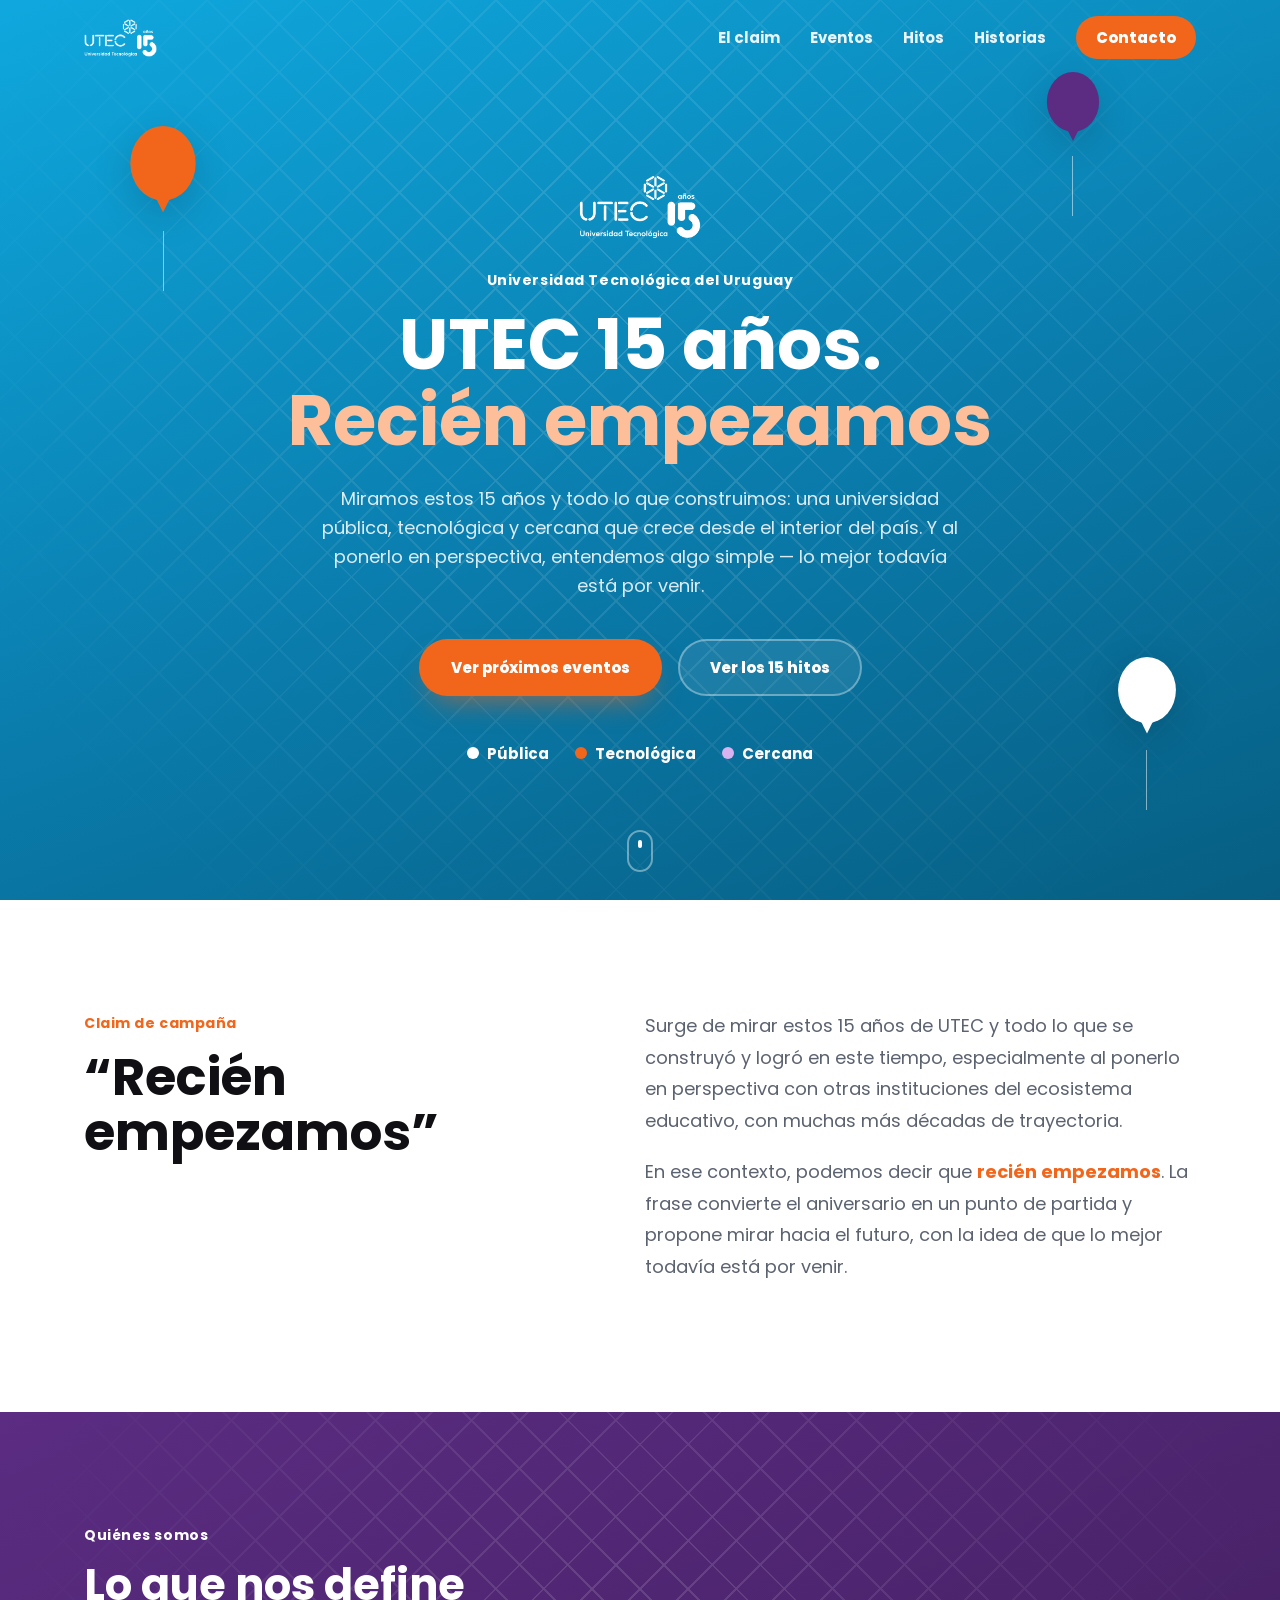
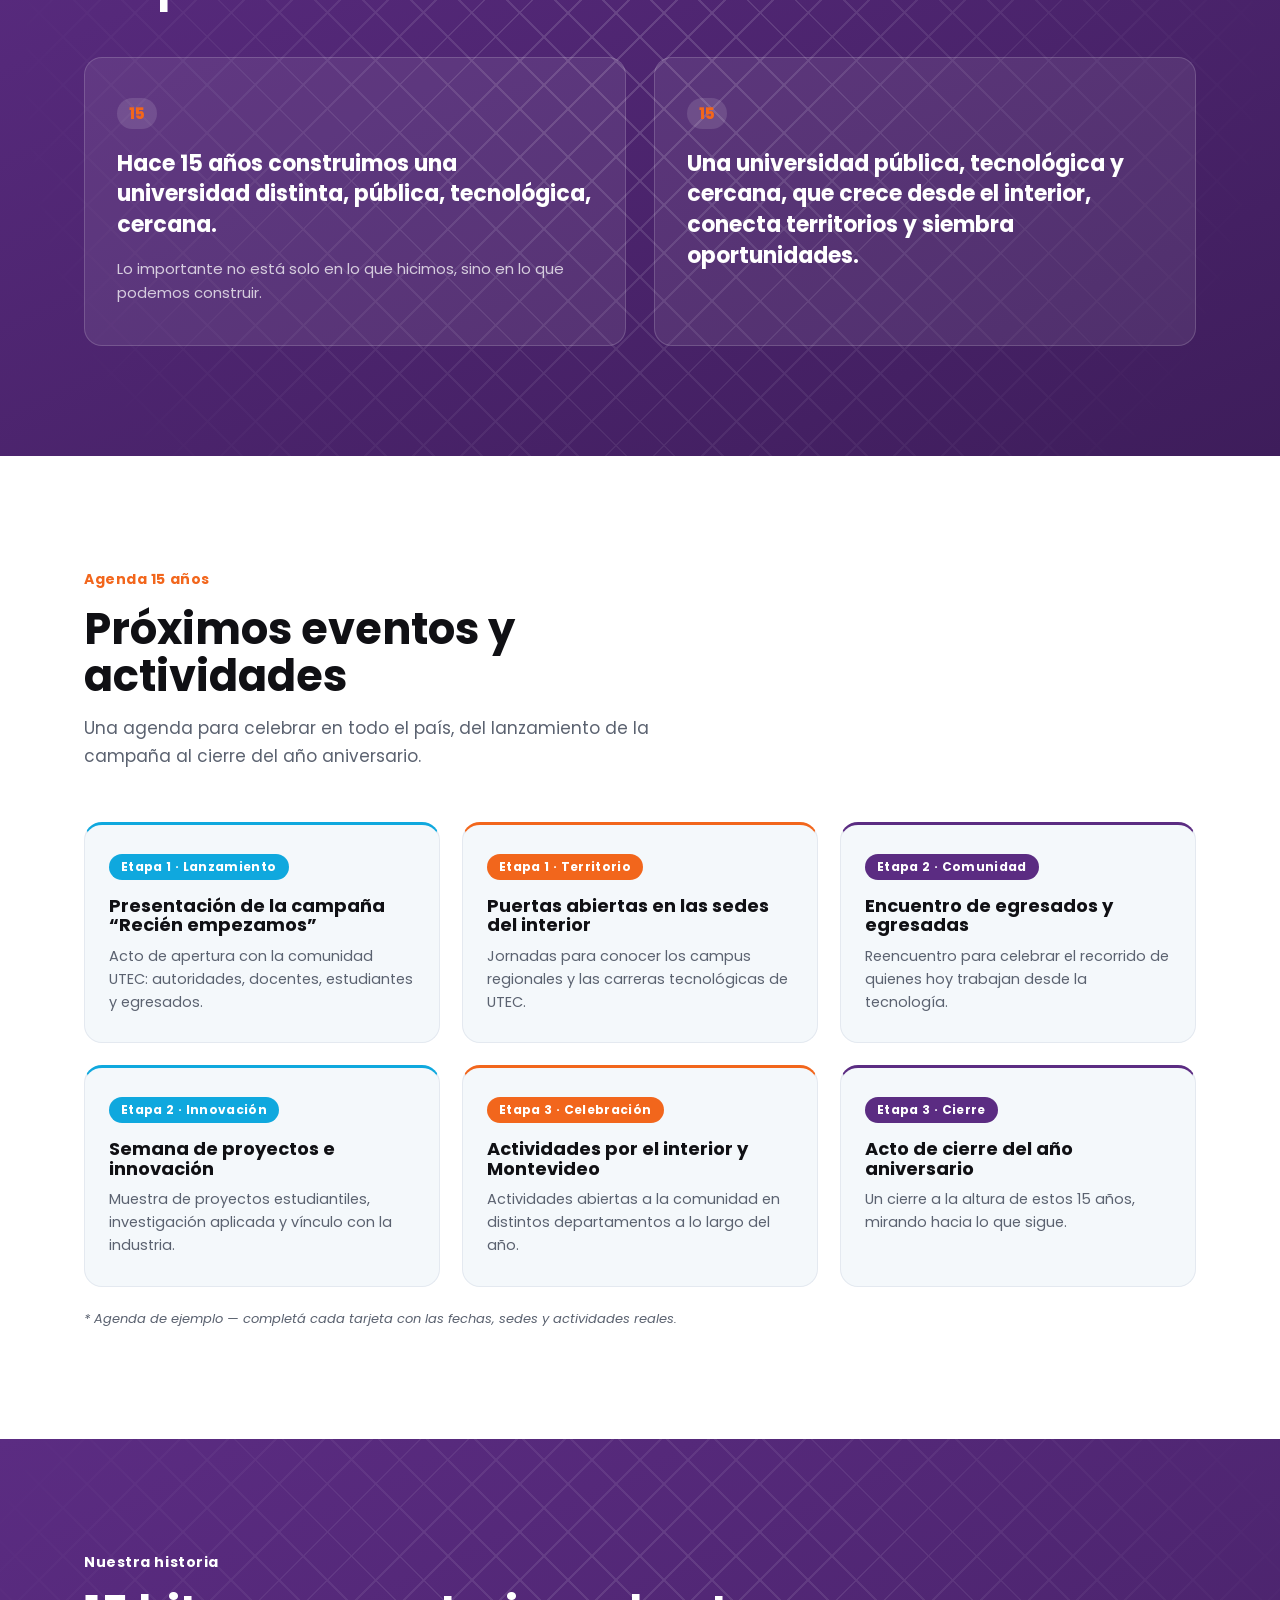
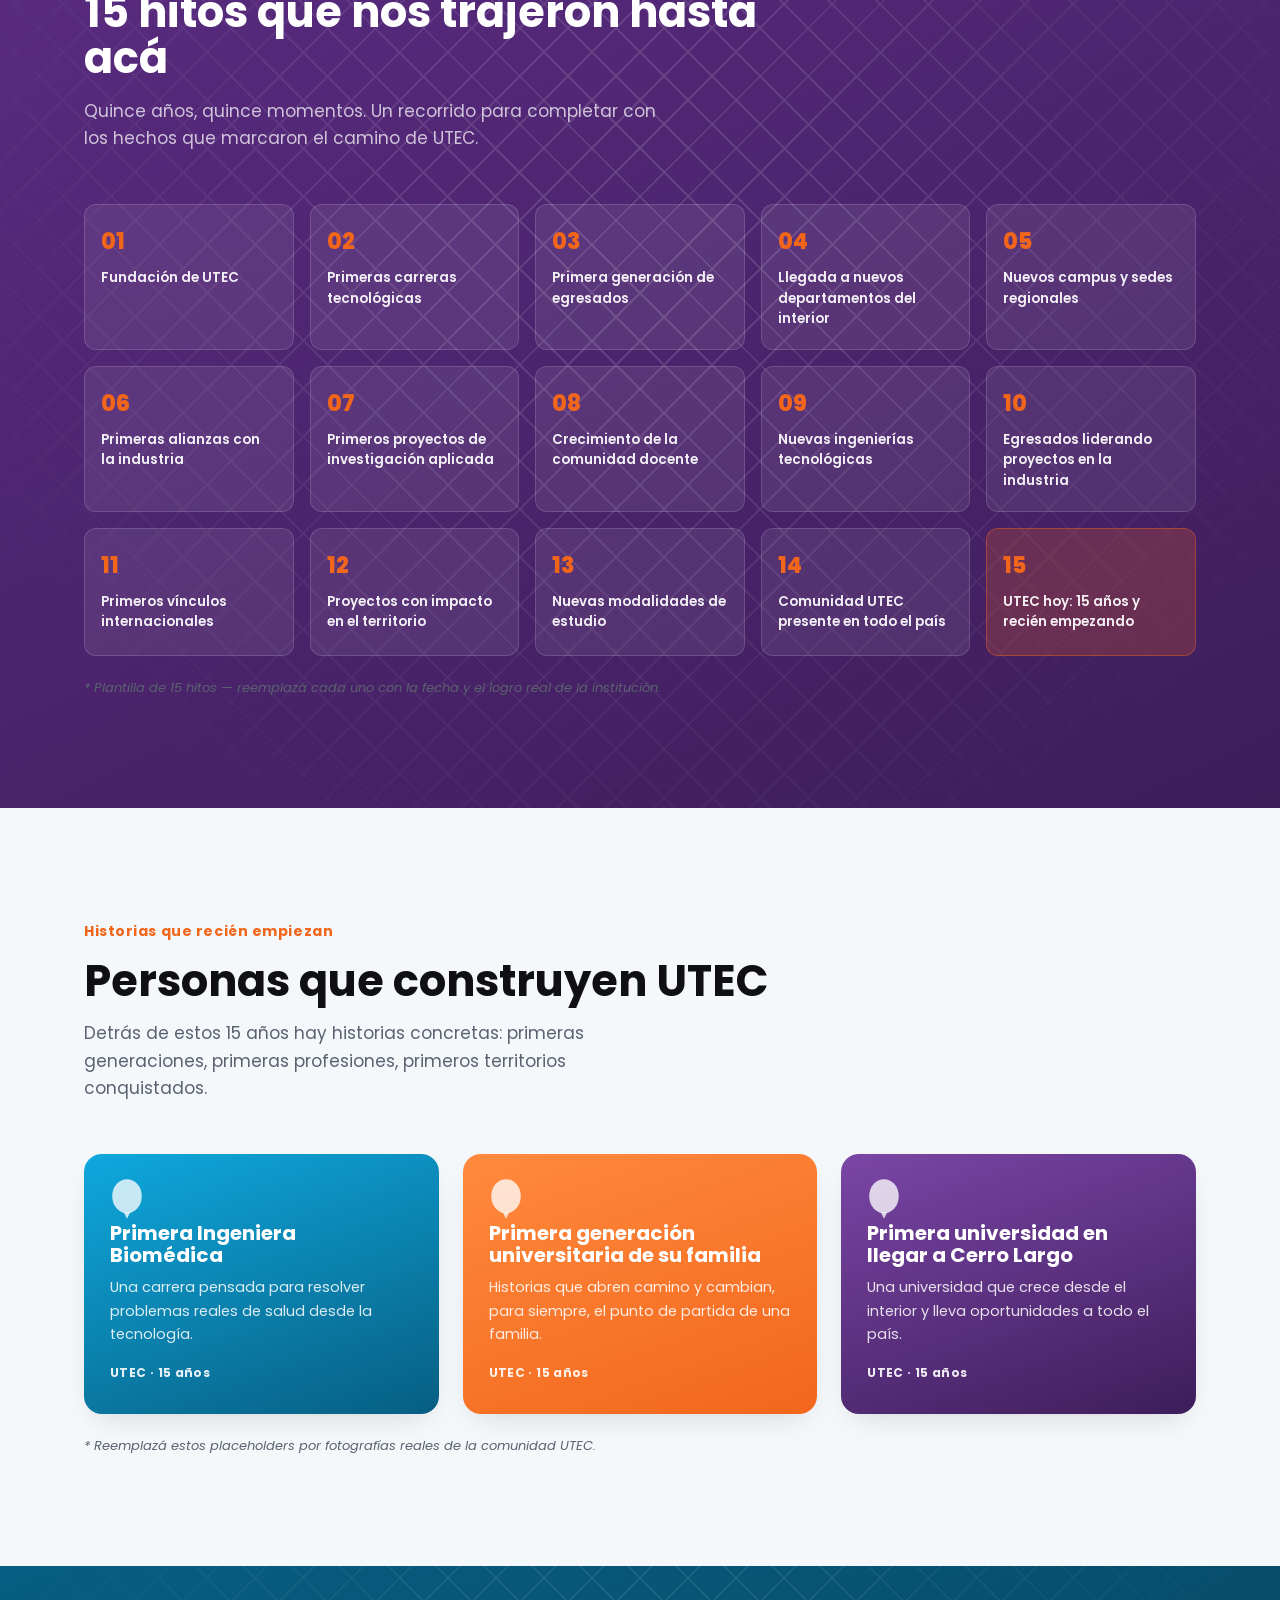
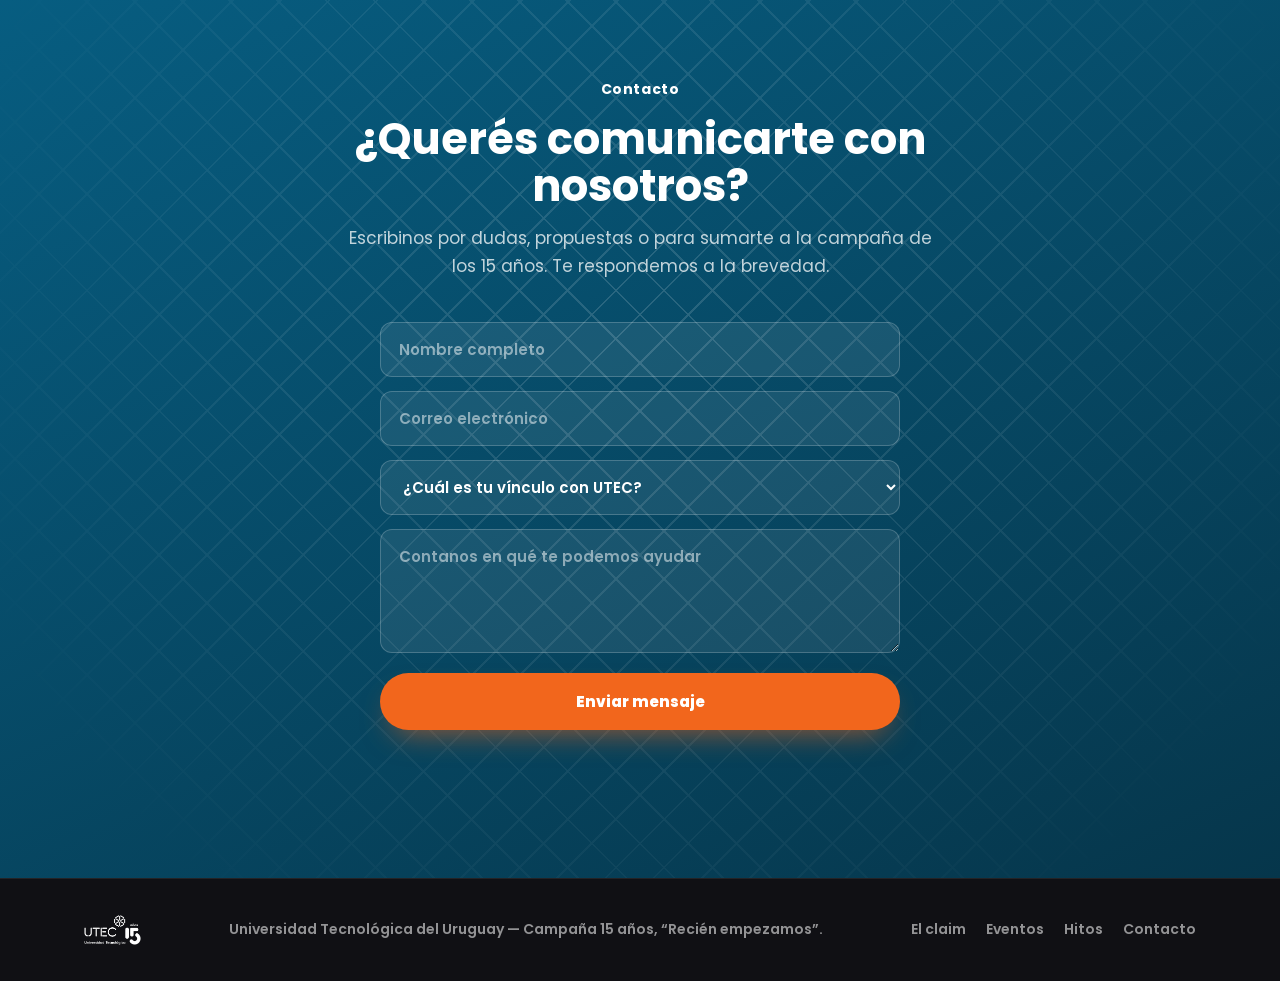
==== commit c83bc51d: "Switch typography to Poppins Replace Baloo 2 + Nunito with Poppins across headings and body, which r" ====
--- a/index.html
+++ b/index.html
@@ -7,7 +7,7 @@
 <meta name="description" content="UTEC, la Universidad Tecnológica del Uruguay, cumple 15 años. Pública, tecnológica y cercana: conocé la campaña de aniversario 'Recién empezamos', los próximos eventos y los hitos de nuestra historia.">
 <link rel="preconnect" href="https://fonts.googleapis.com">
 <link rel="preconnect" href="https://fonts.gstatic.com" crossorigin>
-<link href="https://fonts.googleapis.com/css2?family=Baloo+2:wght@500;600;700;800&family=Nunito:wght@400;600;700;800&display=swap" rel="stylesheet">
+<link href="https://fonts.googleapis.com/css2?family=Poppins:wght@400;500;600;700;800&display=swap" rel="stylesheet">
 <link rel="stylesheet" href="css/styles.css">
 </head>
 <body>
--- a/css/styles.css
+++ b/css/styles.css
@@ -17,8 +17,8 @@
   --color-purple: #5B2C82;
   --color-purple-deep: #3E1D5B;
 
-  --font-display: "Baloo 2", "Nunito", sans-serif;
-  --font-body: "Nunito", sans-serif;
+  --font-display: "Poppins", sans-serif;
+  --font-body: "Poppins", sans-serif;
 
   --container: 1160px;
   --radius-lg: 28px;
@@ -35,7 +35,7 @@
 body {
   margin: 0;
   font-family: var(--font-body);
-  font-weight: 600;
+  font-weight: 400;
   color: var(--color-text);
   background: var(--color-bg);
   -webkit-font-smoothing: antialiased;
@@ -191,7 +191,7 @@
   font-size: 18px;
   line-height: 1.6;
   color: rgba(255,255,255,0.85);
-  font-weight: 600;
+  font-weight: 400;
 }
 
 .hero-actions {
@@ -498,7 +498,7 @@
   font-size: 14.5px;
   line-height: 1.6;
   color: rgba(255,255,255,0.85);
-  font-weight: 600;
+  font-weight: 400;
 }
 .story-tag {
   display: inline-block;
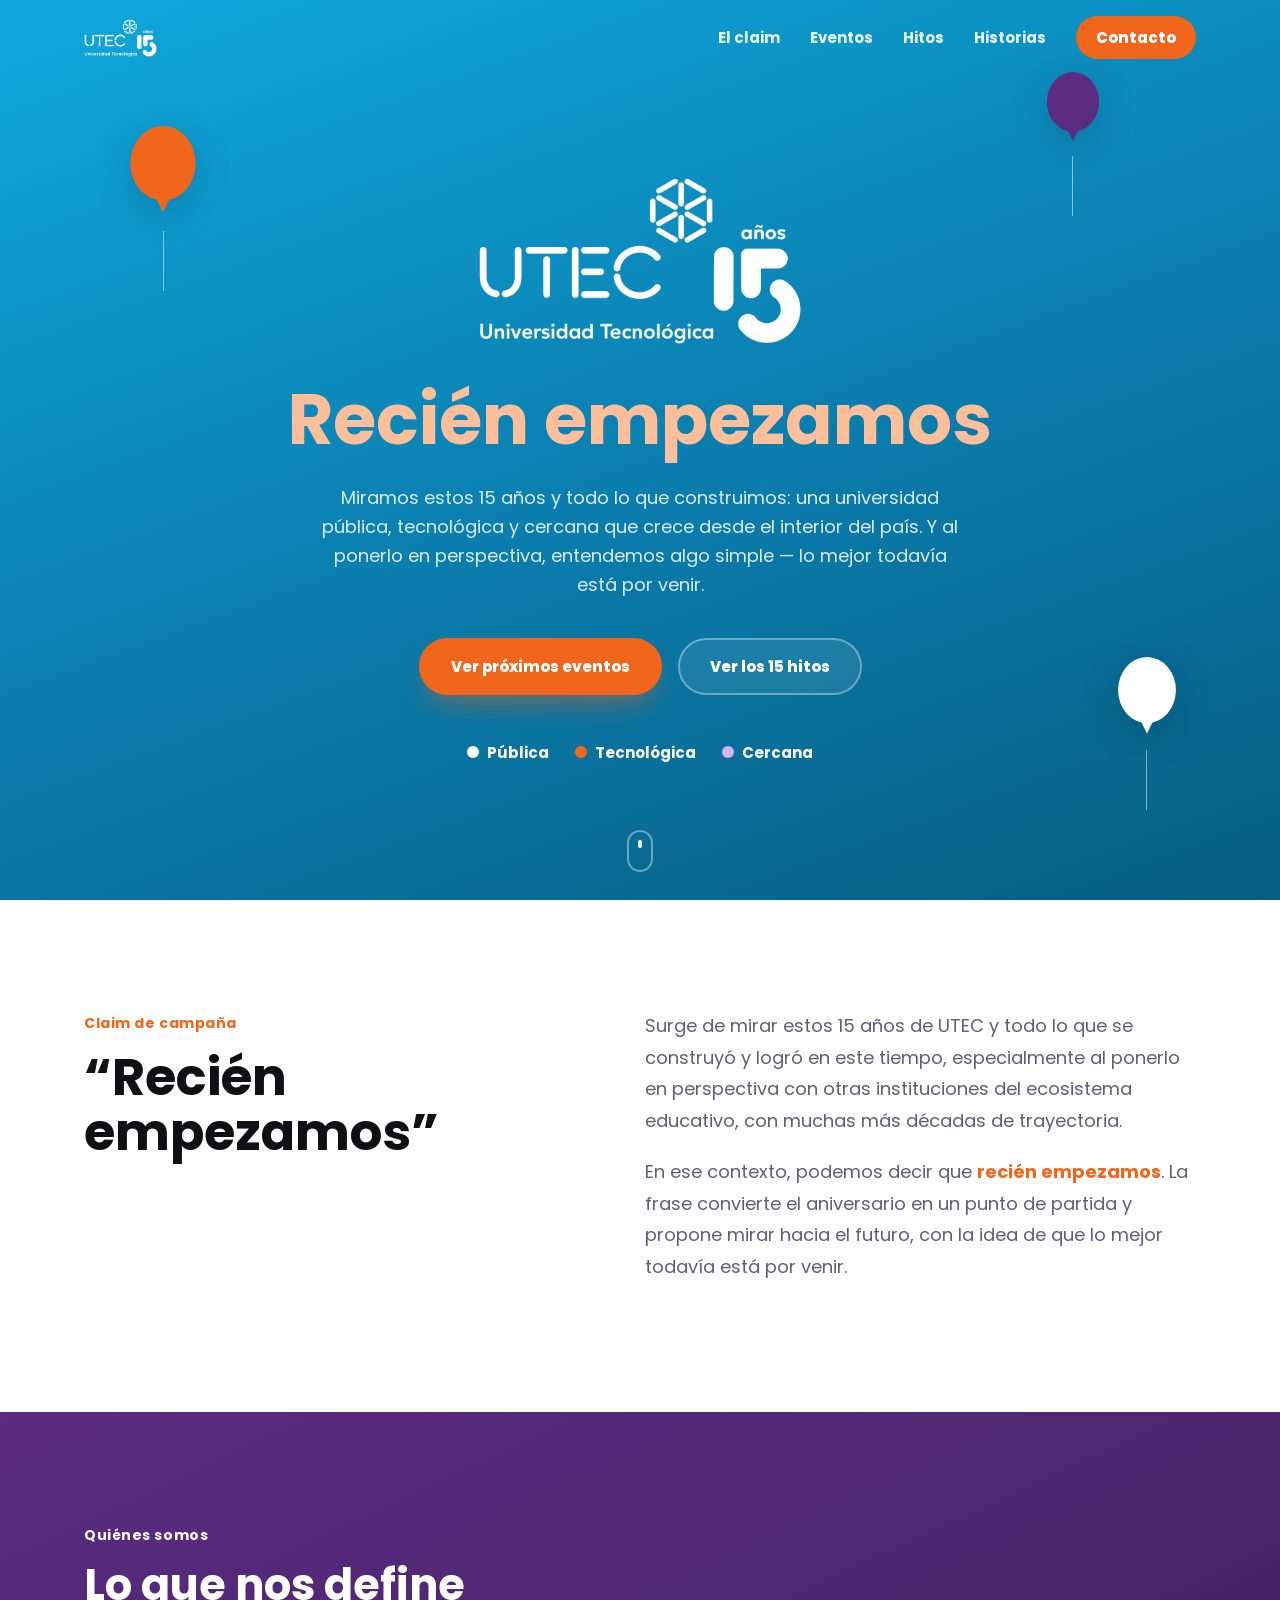
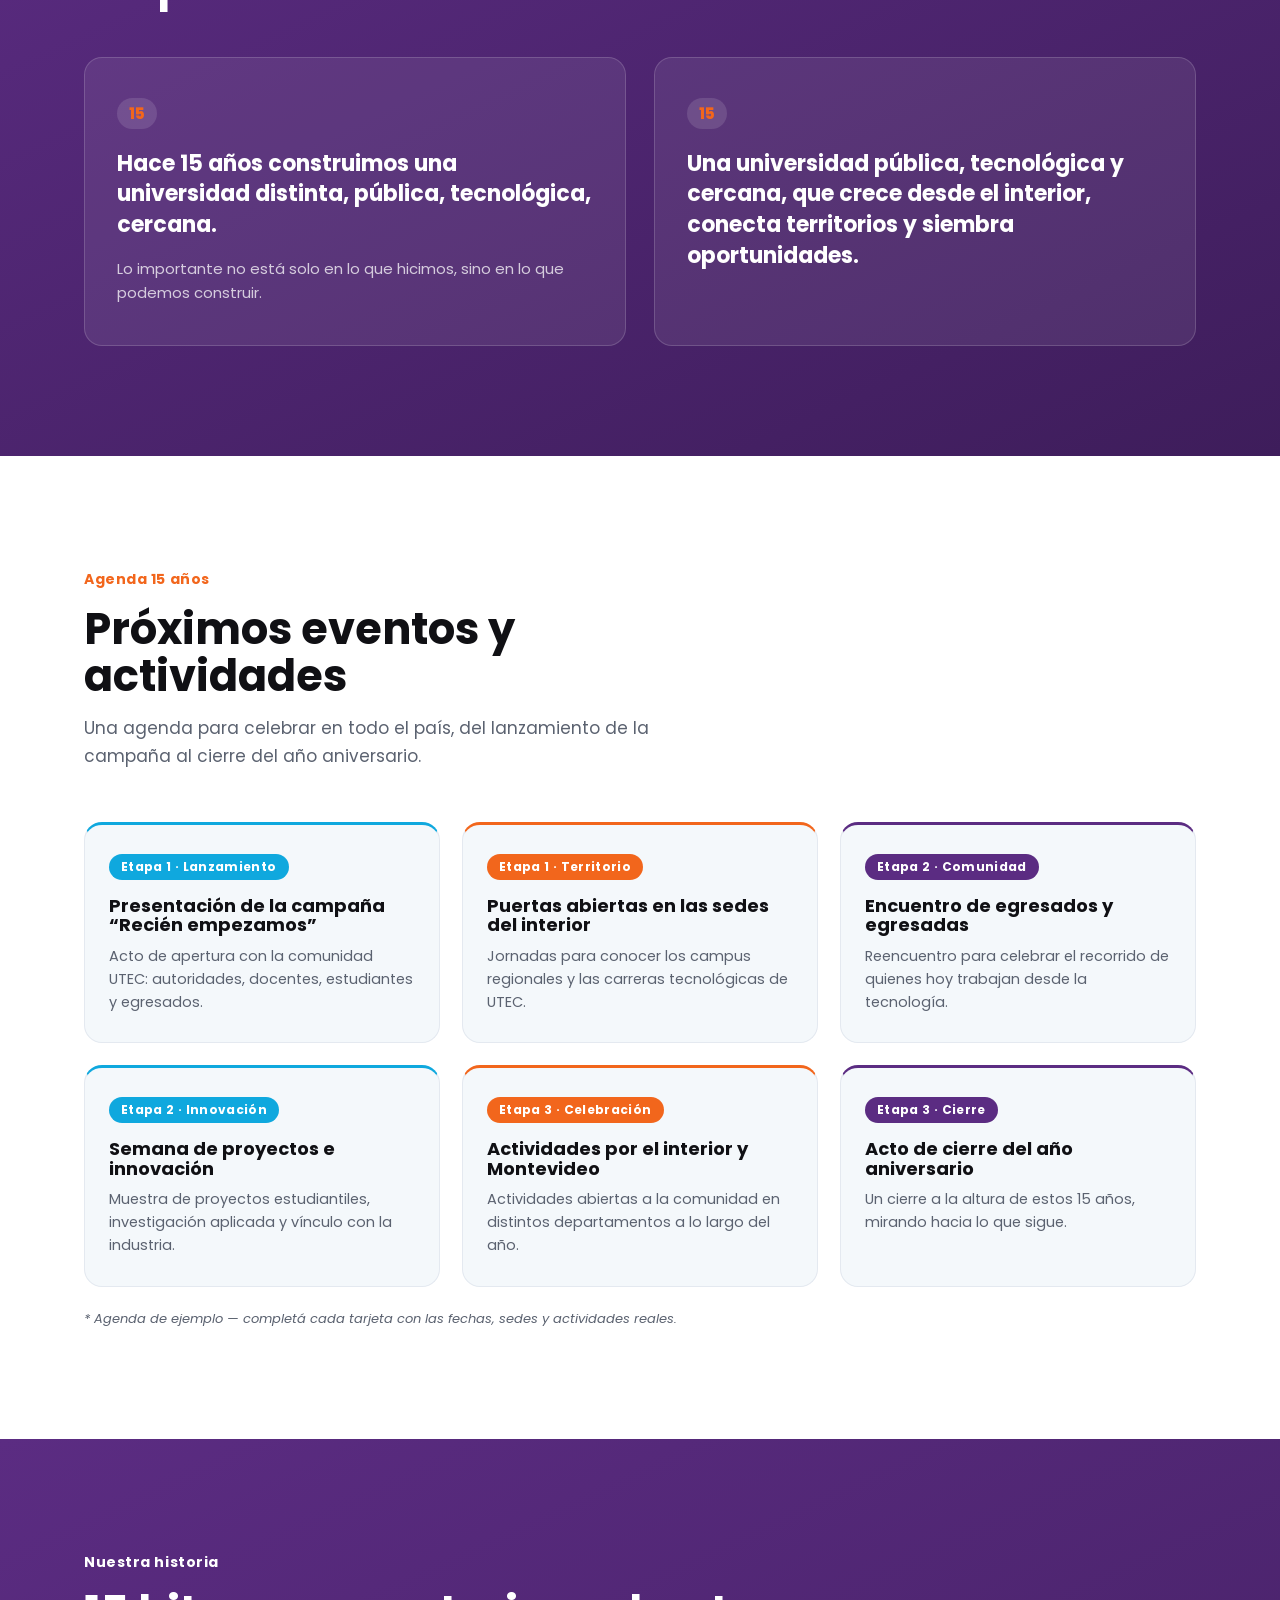
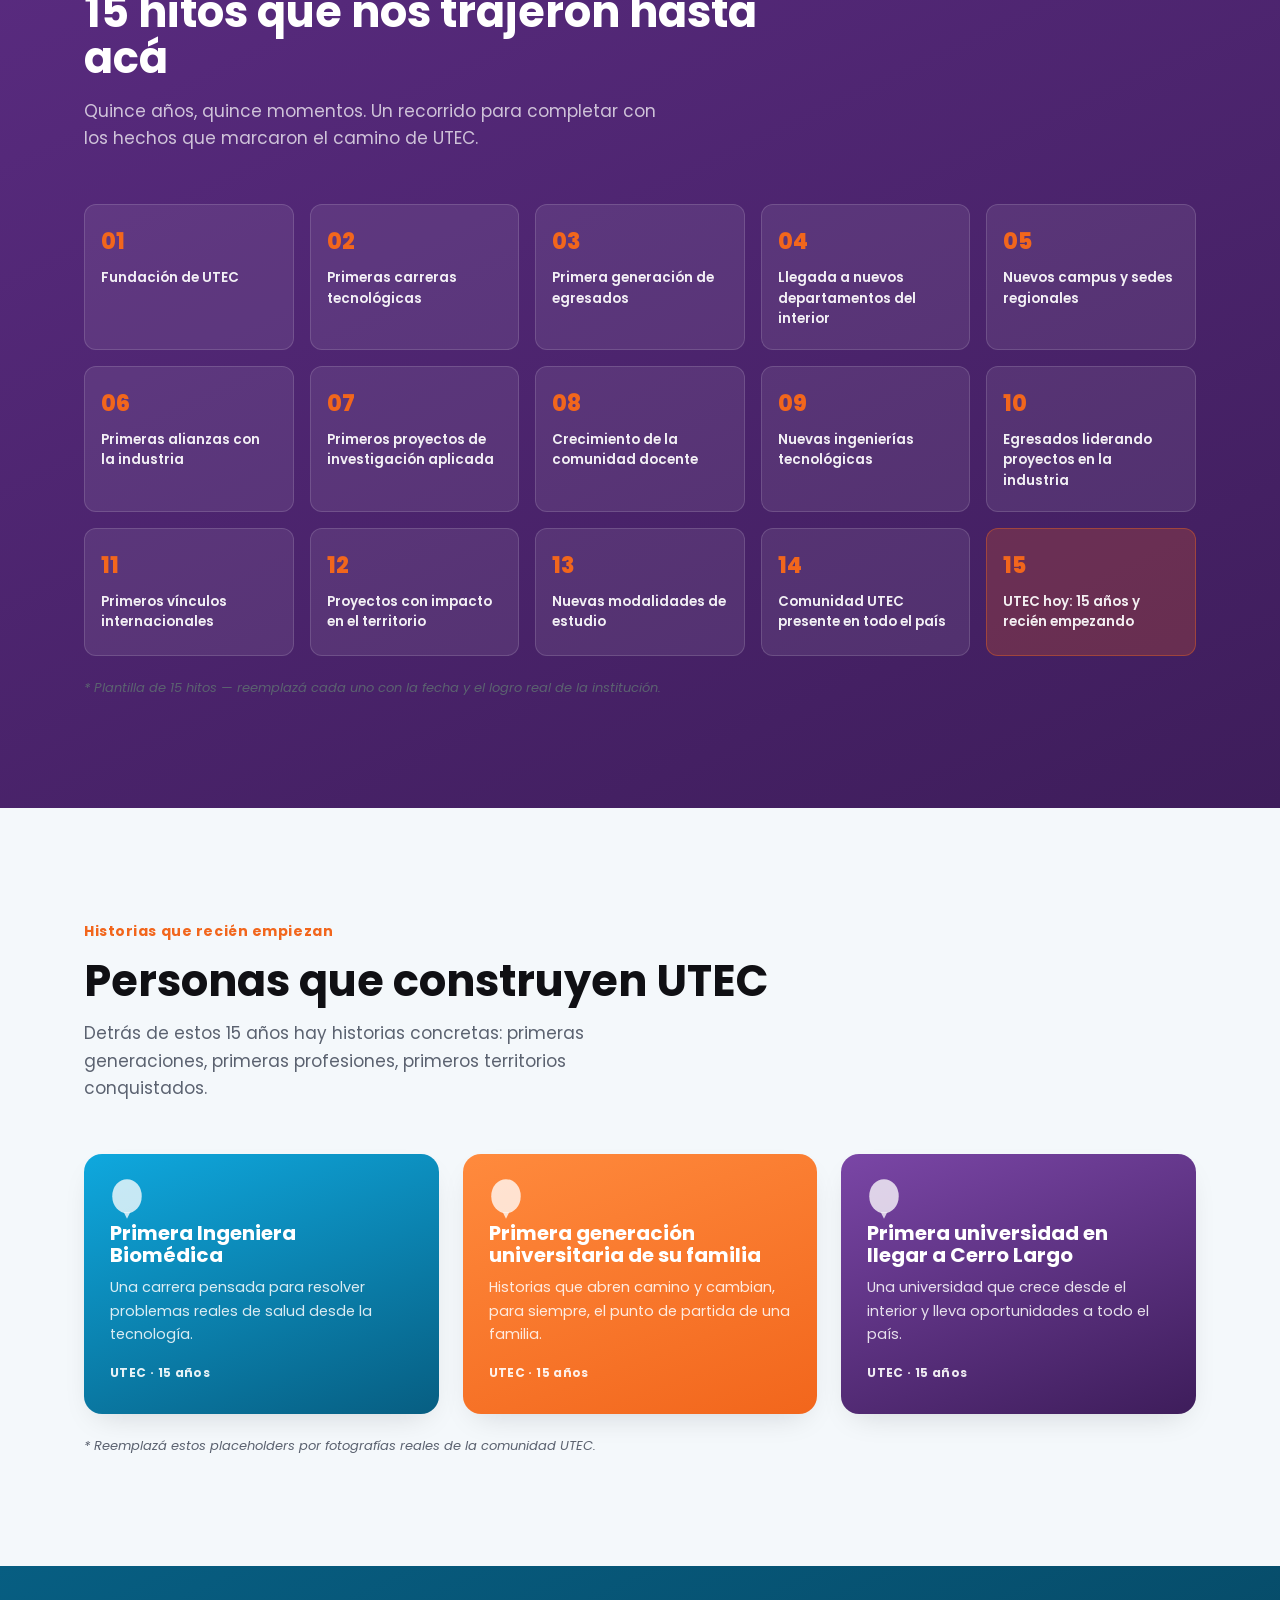
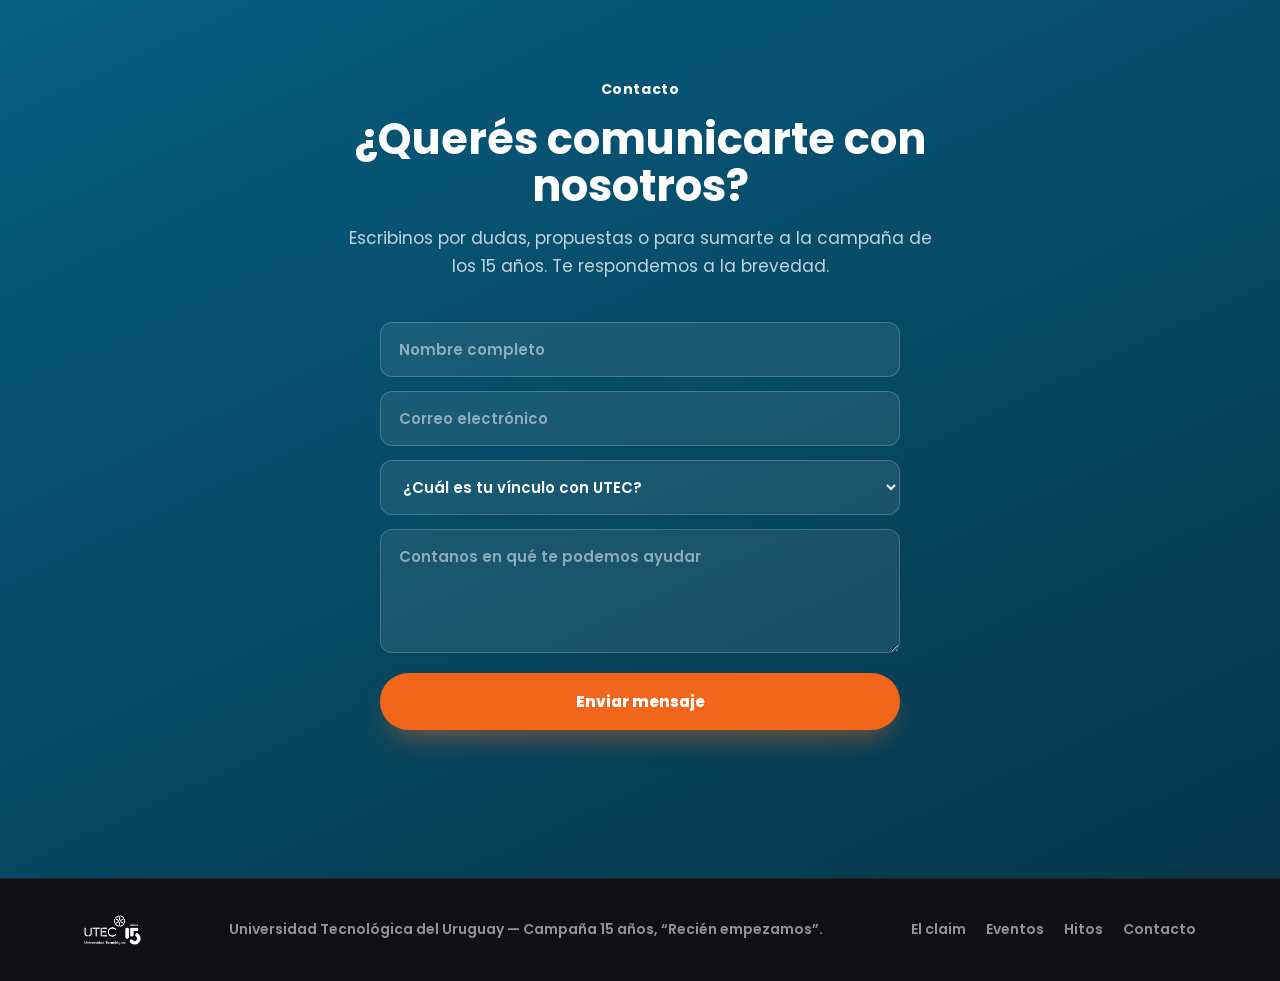
==== commit 19ce27e6: "Simplify hero to match the key visual, drop background pattern - Hero now shows the logo large follo" ====
--- a/index.html
+++ b/index.html
@@ -36,10 +36,6 @@
 <main>
   <!-- HERO -->
   <section class="hero">
-    <div class="hero-bg" aria-hidden="true">
-      <div class="hero-pattern"></div>
-    </div>
-
     <div class="hero-balloons" aria-hidden="true">
       <div class="balloon balloon-orange">
         <svg viewBox="0 0 60 90"><ellipse cx="30" cy="32" rx="28" ry="32"/><polygon points="24,62 36,62 30,74"/></svg>
@@ -57,9 +53,7 @@
 
     <div class="container hero-inner">
       <img src="assets/utec-logo-white.png" alt="UTEC 15 años" class="hero-logo" data-reveal>
-      <p class="eyebrow eyebrow-light" data-reveal>Universidad Tecnológica del Uruguay</p>
       <h1 class="hero-claim" data-reveal>
-        UTEC 15 años.<br>
         <span class="text-outline">Recién empezamos</span>
       </h1>
       <p class="hero-sub" data-reveal>
@@ -105,7 +99,6 @@
 
   <!-- QUIÉNES SOMOS -->
   <section id="define" class="section define">
-    <div class="hero-pattern" aria-hidden="true"></div>
     <div class="container">
       <p class="section-eyebrow eyebrow-light" data-reveal>Quiénes somos</p>
       <h2 class="define-title" data-reveal>Lo que nos define</h2>
@@ -179,7 +172,6 @@
 
   <!-- 15 HITOS -->
   <section id="hitos" class="section hitos">
-    <div class="hero-pattern" aria-hidden="true"></div>
     <div class="container">
       <p class="section-eyebrow eyebrow-light" data-reveal>Nuestra historia</p>
       <h2 class="hitos-title" data-reveal>15 hitos que nos trajeron hasta acá</h2>
@@ -253,7 +245,6 @@
 
   <!-- CONTACTO -->
   <section id="contacto" class="section cta-section">
-    <div class="hero-pattern" aria-hidden="true"></div>
     <div class="container cta-inner">
       <p class="section-eyebrow eyebrow-light" data-reveal>Contacto</p>
       <h2 data-reveal>¿Querés comunicarte con nosotros?</h2>
--- a/css/styles.css
+++ b/css/styles.css
@@ -104,7 +104,7 @@
 .header:not(.scrolled) .logo-img-color { display: none; }
 .header:not(.scrolled) .logo-img-white { display: block; }
 
-.hero-logo { height: 64px; width: auto; margin: 0 auto 28px; display: block; }
+.hero-logo { height: 170px; width: auto; margin: 0 auto 36px; display: block; }
 
 .footer-logo { height: 30px; width: auto; display: block; }
 
@@ -139,18 +139,6 @@
 }
 .nav-toggle span { width: 22px; height: 2px; background: var(--color-ink); transition: 0.25s ease; }
 .header:not(.scrolled) .nav-toggle span { background: #fff; }
-
-/* ---------- Shared pattern background ---------- */
-.hero-pattern {
-  position: absolute;
-  inset: 0;
-  z-index: 0;
-  opacity: 0.16;
-  background-image:
-    repeating-linear-gradient(45deg, rgba(255,255,255,0.9) 0 2px, transparent 2px 34px),
-    repeating-linear-gradient(-45deg, rgba(255,255,255,0.9) 0 2px, transparent 2px 34px);
-  mask-image: radial-gradient(circle at 50% 40%, black, transparent 85%);
-}
 
 /* ---------- Hero ---------- */
 .hero {
@@ -638,7 +626,7 @@
   .story-grid { grid-template-columns: 1fr; }
   .events-grid { grid-template-columns: 1fr; }
   .hitos-grid { grid-template-columns: repeat(2, 1fr); }
-  .hero-logo { height: 48px; }
+  .hero-logo { height: 96px; }
   .hero-tags { gap: 18px; }
   .section { padding: 76px 0; }
   .balloon { width: 50px; }
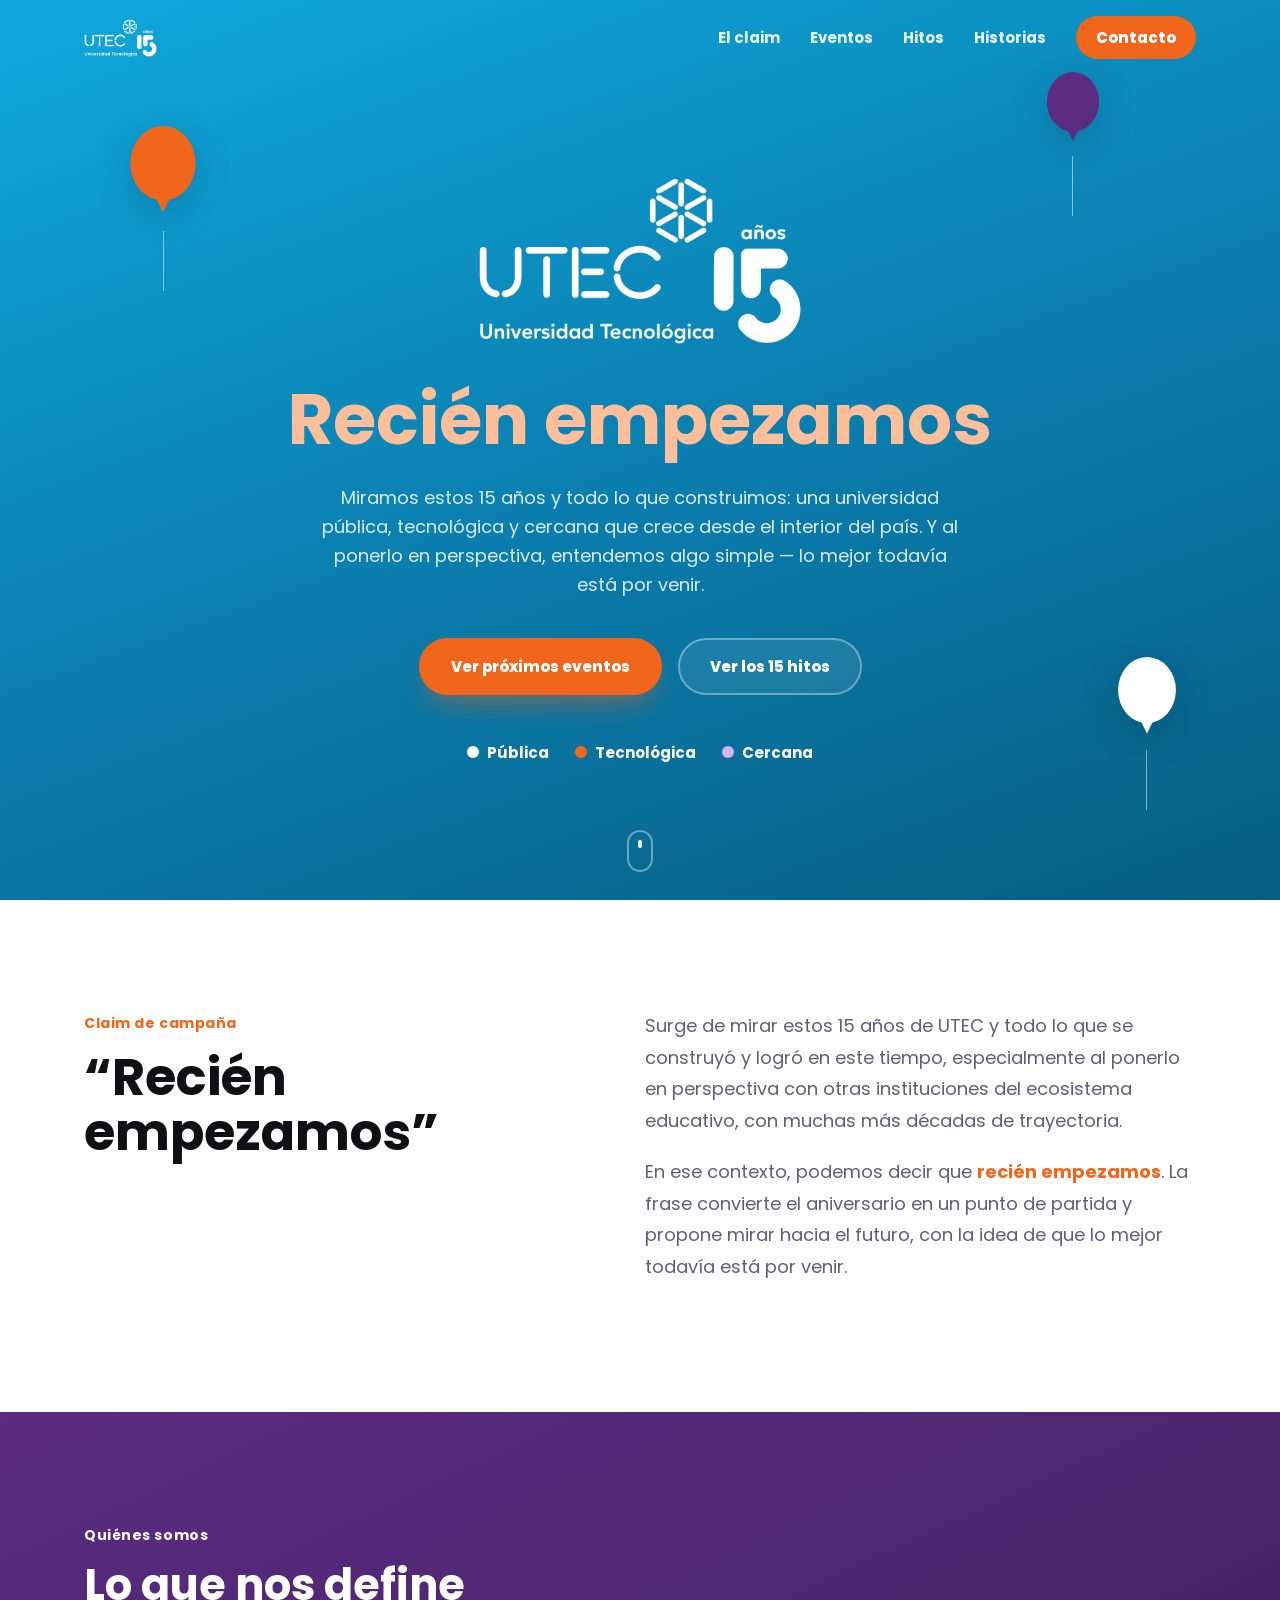
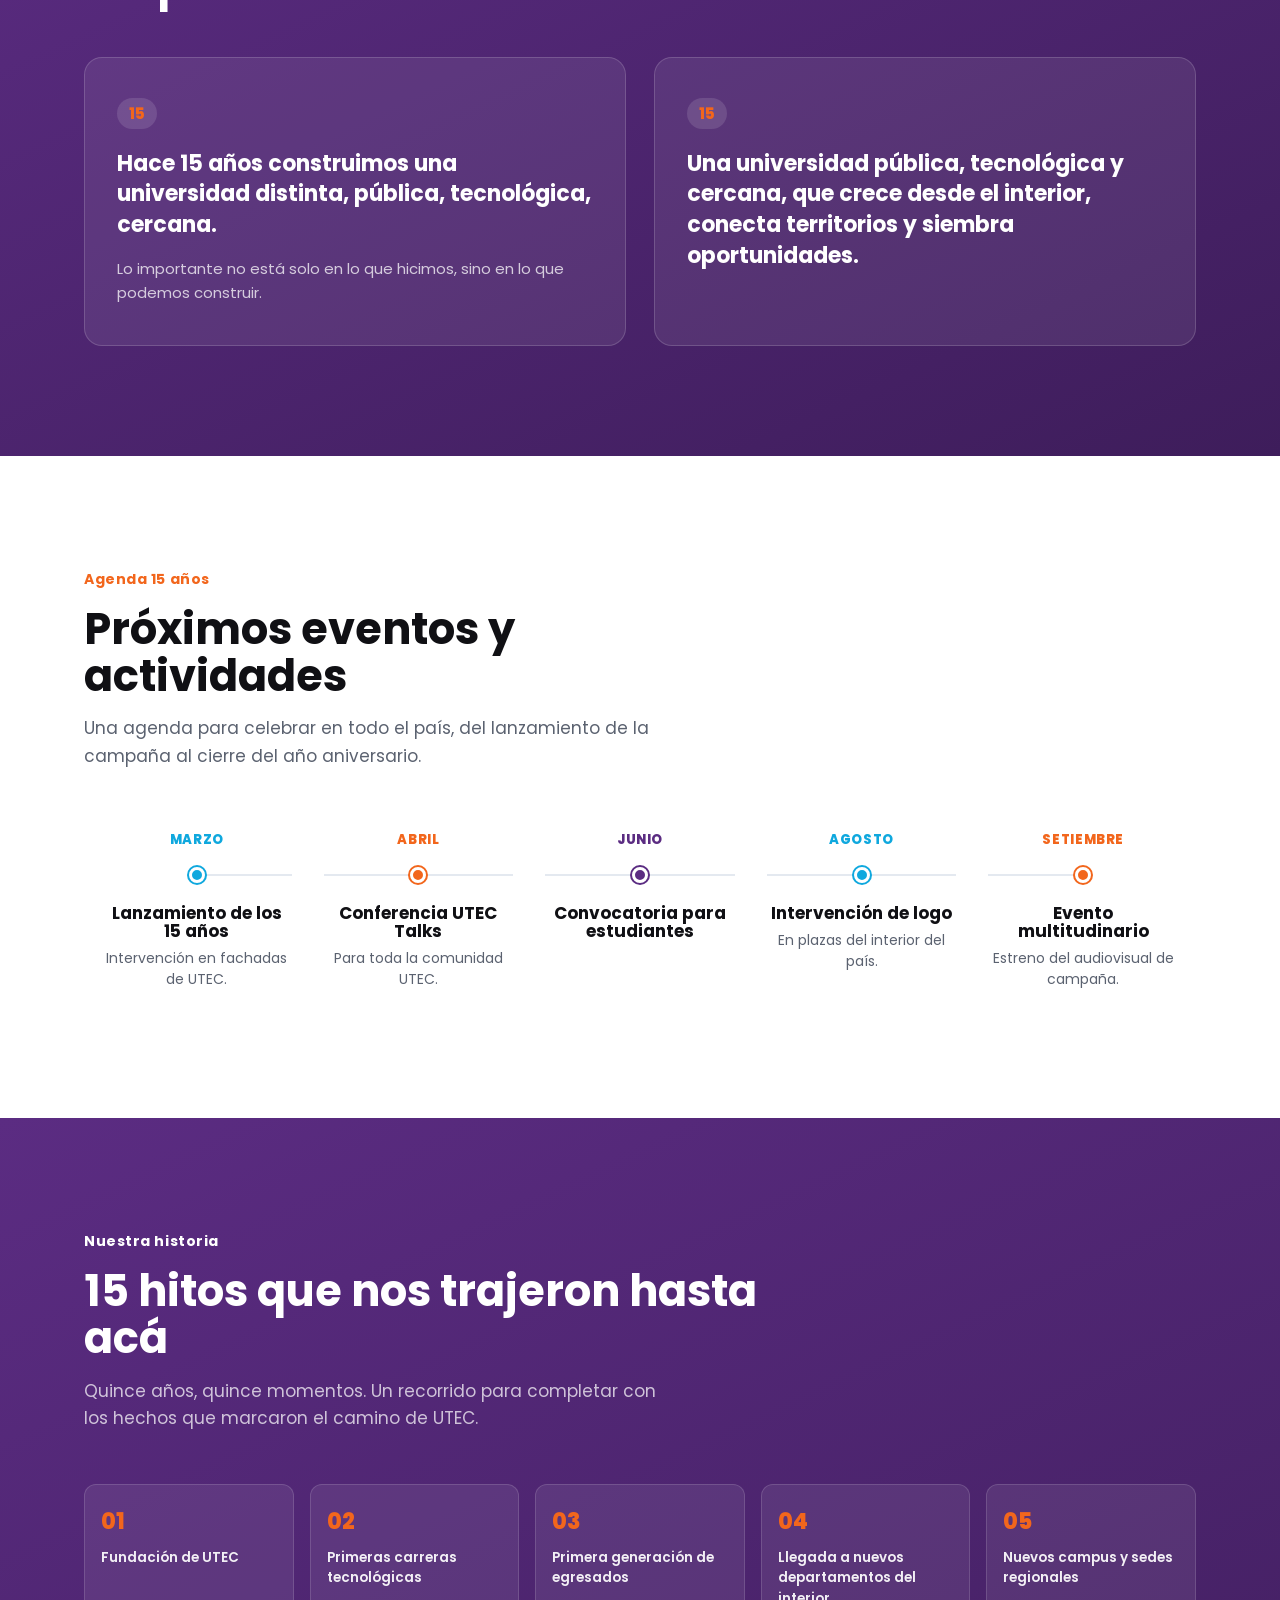
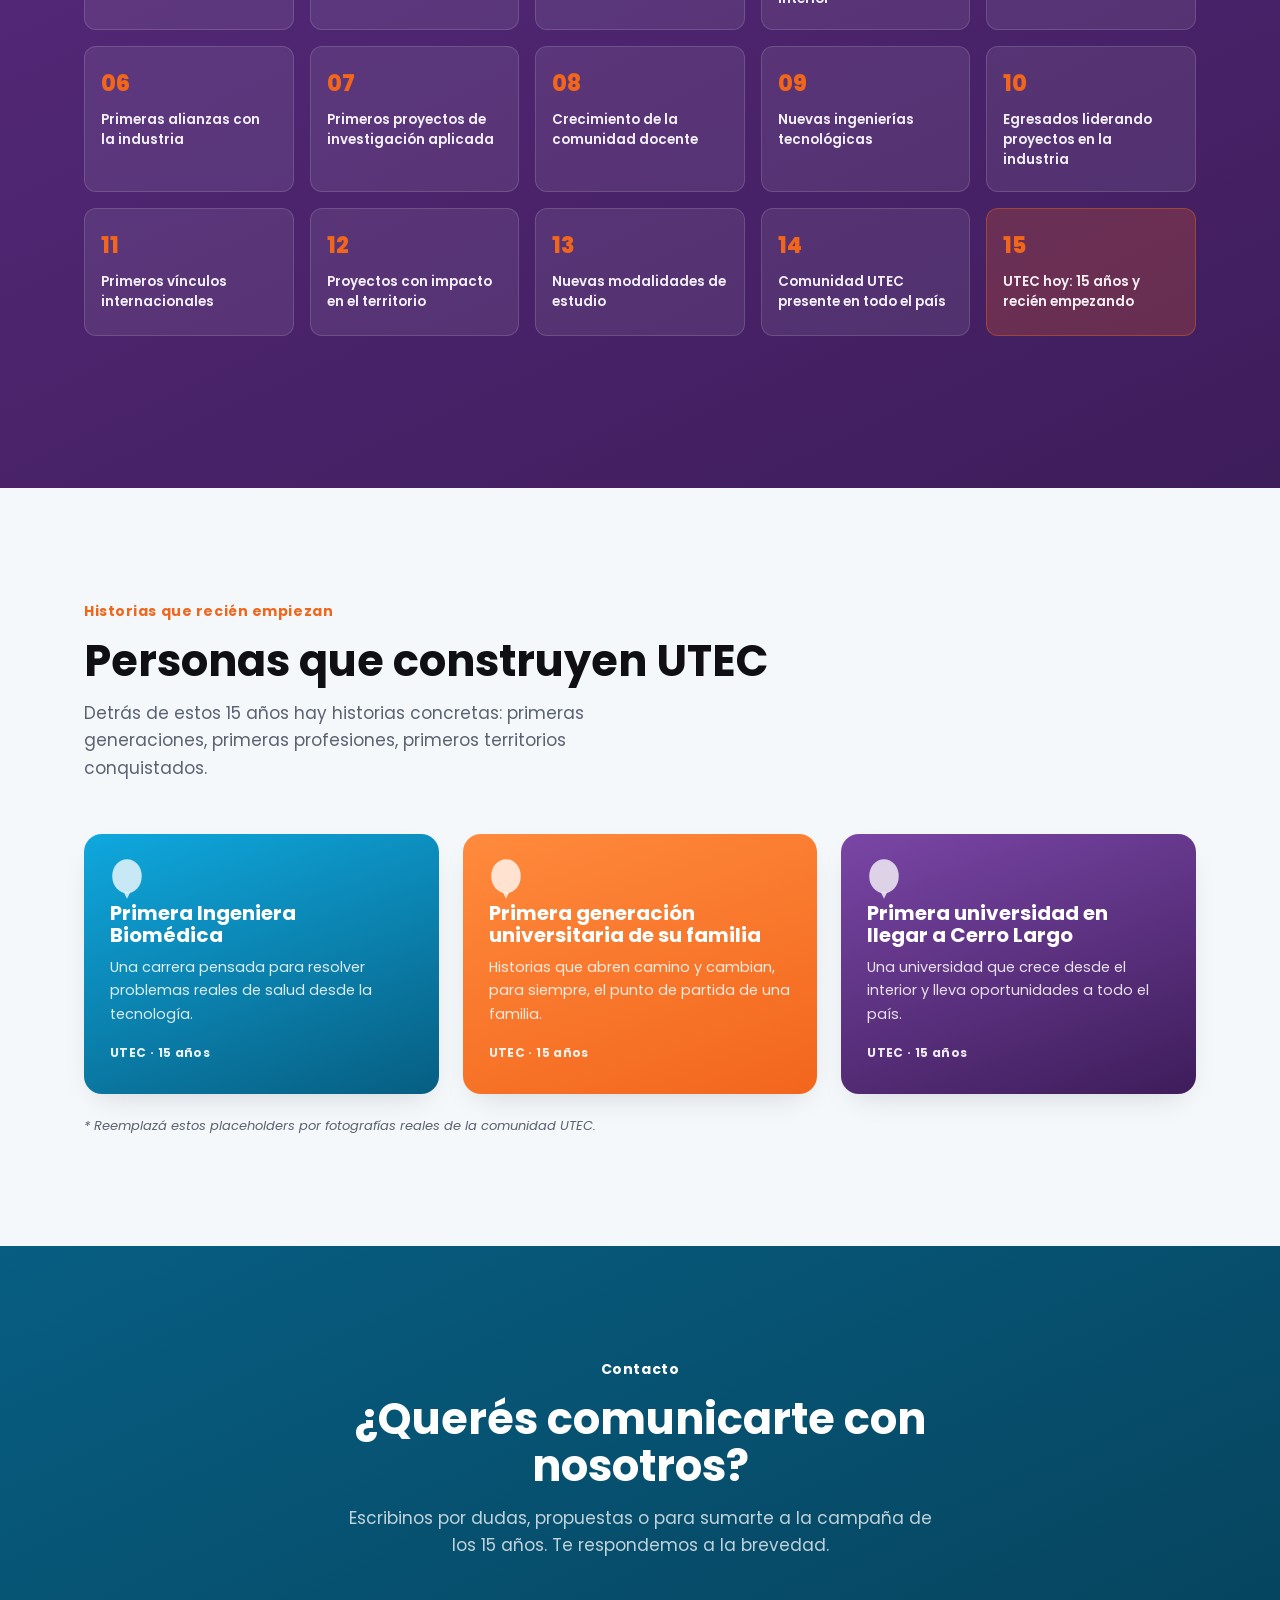
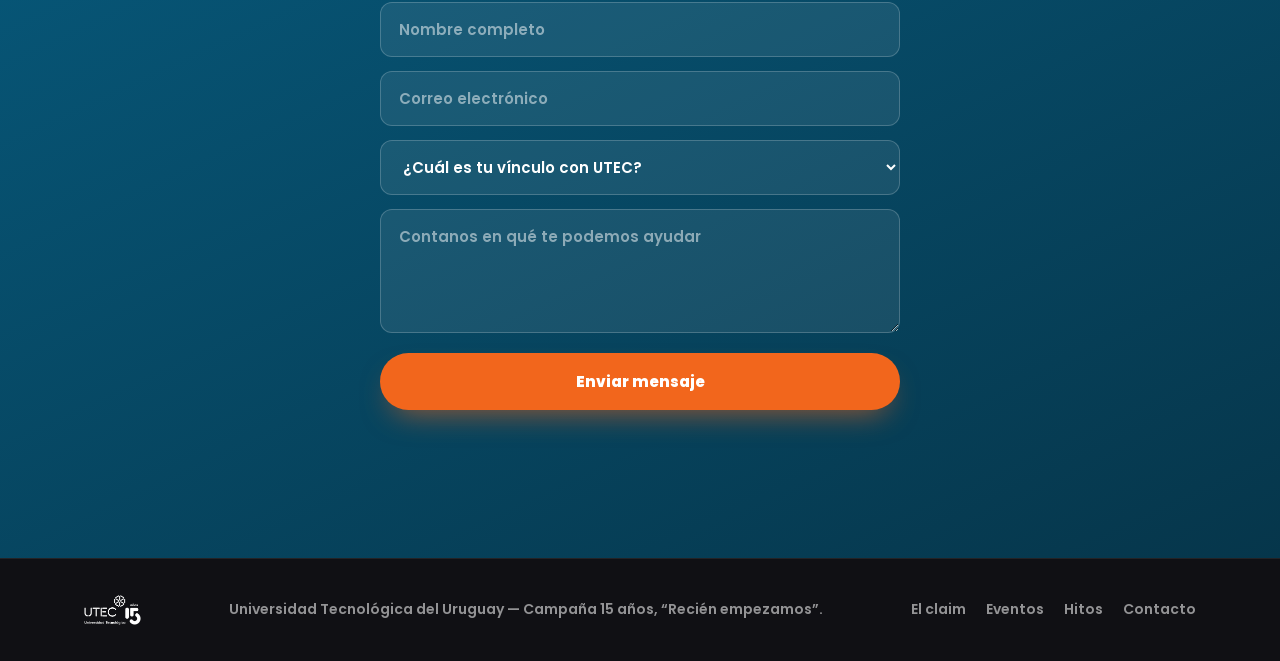
==== commit 8561c738: "Replace events grid with a horizontal timeline, add real agenda - "Próximos eventos y actividades" i" ====
--- a/index.html
+++ b/index.html
@@ -134,39 +134,49 @@
         del año aniversario.
       </p>
 
-      <div class="events-grid">
-        <article class="event-card" data-reveal>
-          <span class="event-tag event-tag-blue">Etapa 1 · Lanzamiento</span>
-          <h3>Presentación de la campaña &ldquo;Recién empezamos&rdquo;</h3>
-          <p>Acto de apertura con la comunidad UTEC: autoridades, docentes, estudiantes y egresados.</p>
-        </article>
-        <article class="event-card" data-reveal>
-          <span class="event-tag event-tag-orange">Etapa 1 · Territorio</span>
-          <h3>Puertas abiertas en las sedes del interior</h3>
-          <p>Jornadas para conocer los campus regionales y las carreras tecnológicas de UTEC.</p>
-        </article>
-        <article class="event-card" data-reveal>
-          <span class="event-tag event-tag-purple">Etapa 2 · Comunidad</span>
-          <h3>Encuentro de egresados y egresadas</h3>
-          <p>Reencuentro para celebrar el recorrido de quienes hoy trabajan desde la tecnología.</p>
-        </article>
-        <article class="event-card" data-reveal>
-          <span class="event-tag event-tag-blue">Etapa 2 · Innovación</span>
-          <h3>Semana de proyectos e innovación</h3>
-          <p>Muestra de proyectos estudiantiles, investigación aplicada y vínculo con la industria.</p>
-        </article>
-        <article class="event-card" data-reveal>
-          <span class="event-tag event-tag-orange">Etapa 3 · Celebración</span>
-          <h3>Actividades por el interior y Montevideo</h3>
-          <p>Actividades abiertas a la comunidad en distintos departamentos a lo largo del año.</p>
-        </article>
-        <article class="event-card" data-reveal>
-          <span class="event-tag event-tag-purple">Etapa 3 · Cierre</span>
-          <h3>Acto de cierre del año aniversario</h3>
-          <p>Un cierre a la altura de estos 15 años, mirando hacia lo que sigue.</p>
-        </article>
-      </div>
-      <p class="story-note" data-reveal>* Agenda de ejemplo — completá cada tarjeta con las fechas, sedes y actividades reales.</p>
+      <div class="timeline-wrap">
+        <ol class="timeline" style="--timeline-count: 5;">
+          <li class="timeline-item" data-reveal style="--item-color: var(--color-blue);">
+            <span class="timeline-month">Marzo</span>
+            <span class="timeline-dot-row"><span class="timeline-dot"></span></span>
+            <div class="timeline-content">
+              <h3>Lanzamiento de los 15 años</h3>
+              <p>Intervención en fachadas de UTEC.</p>
+            </div>
+          </li>
+          <li class="timeline-item" data-reveal style="--item-color: var(--color-orange);">
+            <span class="timeline-month">Abril</span>
+            <span class="timeline-dot-row"><span class="timeline-dot"></span></span>
+            <div class="timeline-content">
+              <h3>Conferencia UTEC Talks</h3>
+              <p>Para toda la comunidad UTEC.</p>
+            </div>
+          </li>
+          <li class="timeline-item" data-reveal style="--item-color: var(--color-purple);">
+            <span class="timeline-month">Junio</span>
+            <span class="timeline-dot-row"><span class="timeline-dot"></span></span>
+            <div class="timeline-content">
+              <h3>Convocatoria para estudiantes</h3>
+            </div>
+          </li>
+          <li class="timeline-item" data-reveal style="--item-color: var(--color-blue);">
+            <span class="timeline-month">Agosto</span>
+            <span class="timeline-dot-row"><span class="timeline-dot"></span></span>
+            <div class="timeline-content">
+              <h3>Intervención de logo</h3>
+              <p>En plazas del interior del país.</p>
+            </div>
+          </li>
+          <li class="timeline-item" data-reveal style="--item-color: var(--color-orange);">
+            <span class="timeline-month">Setiembre</span>
+            <span class="timeline-dot-row"><span class="timeline-dot"></span></span>
+            <div class="timeline-content">
+              <h3>Evento multitudinario</h3>
+              <p>Estreno del audiovisual de campaña.</p>
+            </div>
+          </li>
+        </ol>
+      </div>
     </div>
   </section>
 
--- a/css/styles.css
+++ b/css/styles.css
@@ -369,41 +369,37 @@
   line-height: 1.6;
 }
 
-/* ---------- Próximos eventos ---------- */
+/* ---------- Próximos eventos (línea de tiempo) ---------- */
 .eventos { background: var(--color-bg); }
-.events-grid {
-  margin-top: 52px;
-  display: grid;
-  grid-template-columns: repeat(3, 1fr);
-  gap: 22px;
-}
-.event-card {
-  padding: 28px 24px;
-  border-radius: var(--radius-md);
-  background: var(--color-bg-alt);
-  border: 1px solid var(--color-line);
-  border-top: 3px solid var(--color-blue);
-}
-.event-tag {
-  display: inline-block;
-  font-family: var(--font-display);
-  font-weight: 700;
-  font-size: 12px;
-  letter-spacing: 0.03em;
-  padding: 4px 12px;
-  border-radius: 999px;
-  margin-bottom: 16px;
-  color: #fff;
-}
-.event-tag-blue { background: var(--color-blue); }
-.event-tag-orange { background: var(--color-orange); }
-.event-tag-purple { background: var(--color-purple); }
-.event-card:nth-child(2) { border-top-color: var(--color-orange); }
-.event-card:nth-child(3) { border-top-color: var(--color-purple); }
-.event-card:nth-child(5) { border-top-color: var(--color-orange); }
-.event-card:nth-child(6) { border-top-color: var(--color-purple); }
-.event-card h3 { font-size: 18px; margin-bottom: 10px; }
-.event-card p { font-size: 14.5px; color: var(--color-text-muted); line-height: 1.6; }
+
+.timeline-wrap { margin-top: 56px; overflow-x: auto; padding-bottom: 14px; }
+.timeline {
+  list-style: none; margin: 0; padding: 4px 4px 4px;
+  display: grid; grid-auto-flow: column;
+  grid-template-columns: repeat(var(--timeline-count, 5), minmax(168px, 1fr));
+  column-gap: 4px;
+}
+.timeline-item { display: flex; flex-direction: column; align-items: center; text-align: center; padding: 0 14px; }
+.timeline-month {
+  display: block; font-family: var(--font-display); font-weight: 800;
+  font-size: 13px; color: var(--item-color); text-transform: uppercase;
+  letter-spacing: 0.05em; margin-bottom: 16px;
+}
+.timeline-dot-row { position: relative; width: 100%; height: 18px; margin-bottom: 20px; }
+.timeline-dot-row::before, .timeline-dot-row::after {
+  content: ""; position: absolute; top: 50%; height: 2px; background: var(--color-line); transform: translateY(-50%);
+}
+.timeline-dot-row::before { left: 0; right: 50%; }
+.timeline-dot-row::after { left: 50%; right: 0; }
+.timeline-item:first-child .timeline-dot-row::before { visibility: hidden; }
+.timeline-item:last-child .timeline-dot-row::after { visibility: hidden; }
+.timeline-dot {
+  position: absolute; top: 50%; left: 50%; width: 16px; height: 16px; border-radius: 50%;
+  background: var(--item-color); border: 3px solid var(--color-bg); box-shadow: 0 0 0 2px var(--item-color);
+  transform: translate(-50%, -50%); z-index: 1;
+}
+.timeline-content h3 { font-size: 17px; margin-bottom: 8px; }
+.timeline-content p { font-size: 14px; color: var(--color-text-muted); line-height: 1.5; }
 
 /* ---------- 15 hitos ---------- */
 .hitos {
@@ -599,7 +595,6 @@
   .porque-grid { grid-template-columns: 1fr; gap: 28px; }
   .quote-grid { grid-template-columns: 1fr; }
   .story-grid { grid-template-columns: repeat(2, 1fr); }
-  .events-grid { grid-template-columns: repeat(2, 1fr); }
   .hitos-grid { grid-template-columns: repeat(3, 1fr); }
   .balloon-purple { right: 6%; }
 }
@@ -624,7 +619,7 @@
   .logo-img { height: 30px; }
 
   .story-grid { grid-template-columns: 1fr; }
-  .events-grid { grid-template-columns: 1fr; }
+  .timeline { grid-template-columns: repeat(var(--timeline-count, 5), minmax(140px, 1fr)); }
   .hitos-grid { grid-template-columns: repeat(2, 1fr); }
   .hero-logo { height: 96px; }
   .hero-tags { gap: 18px; }
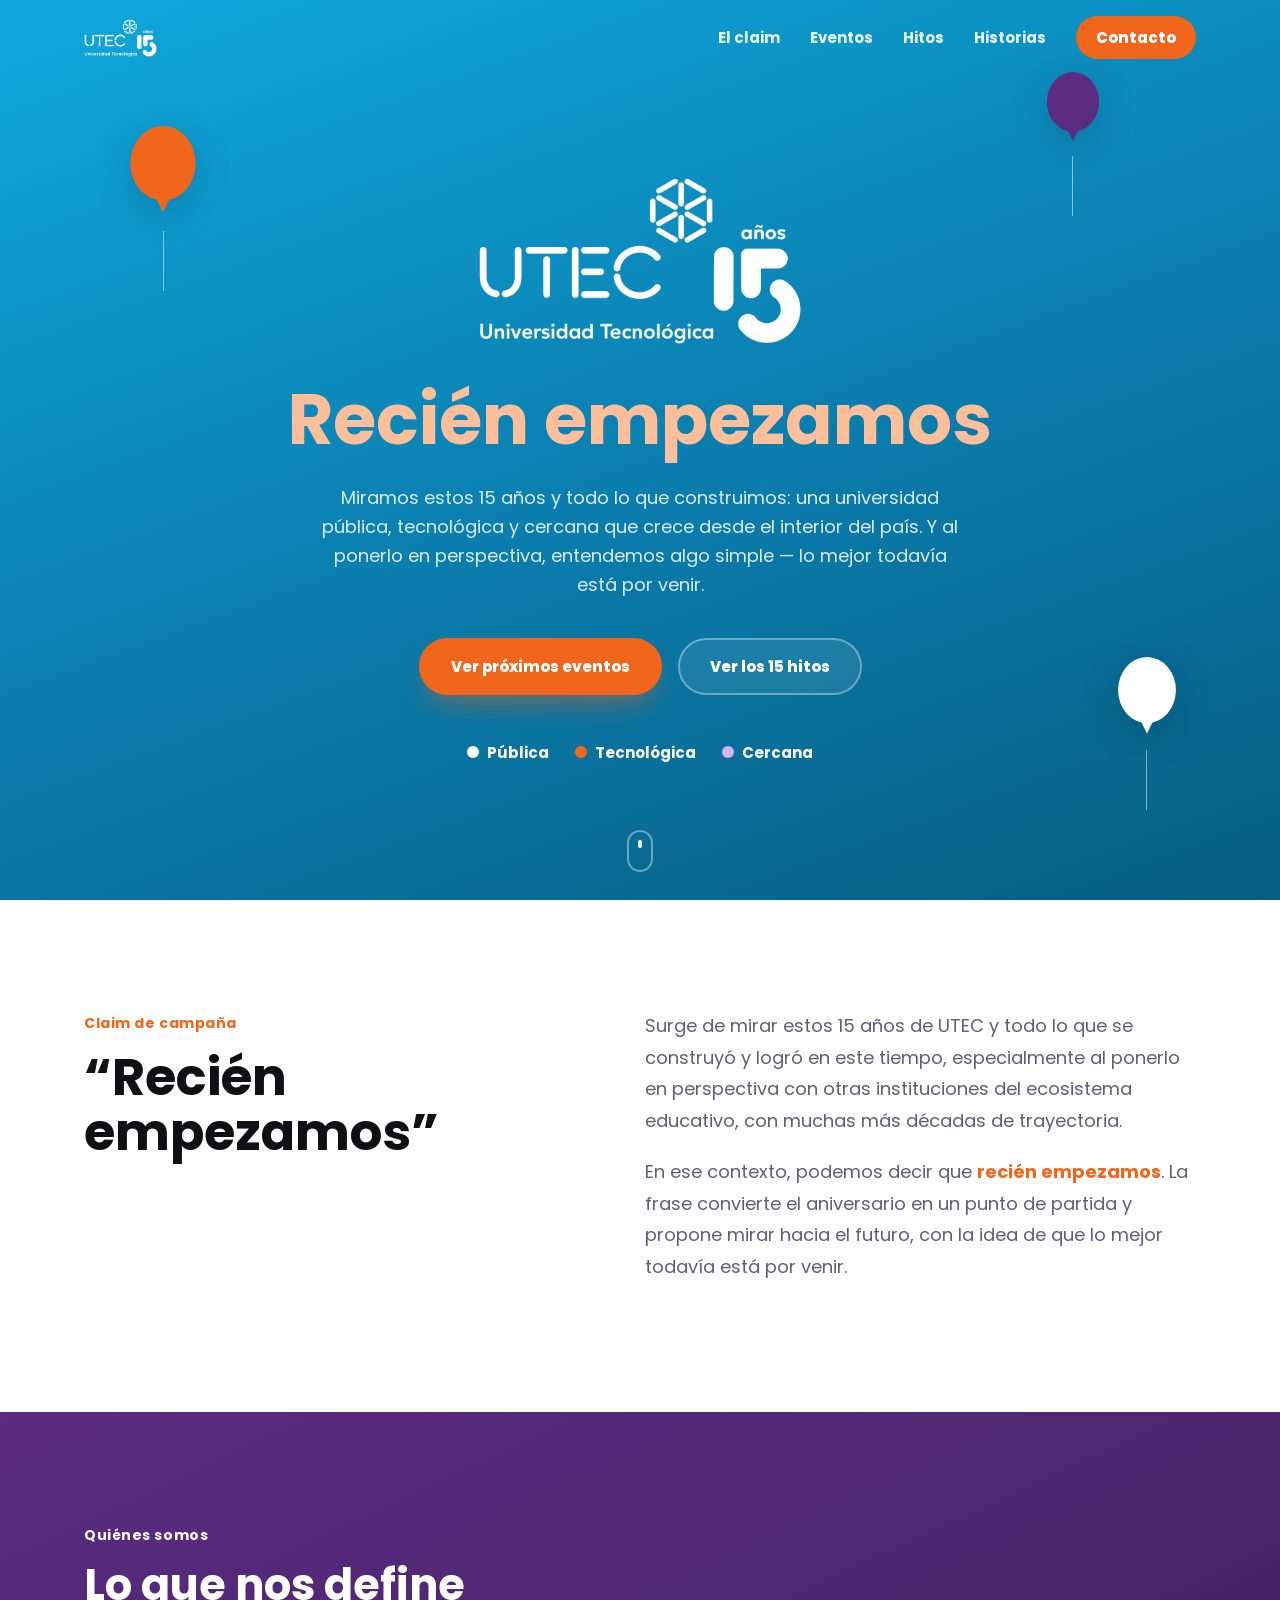
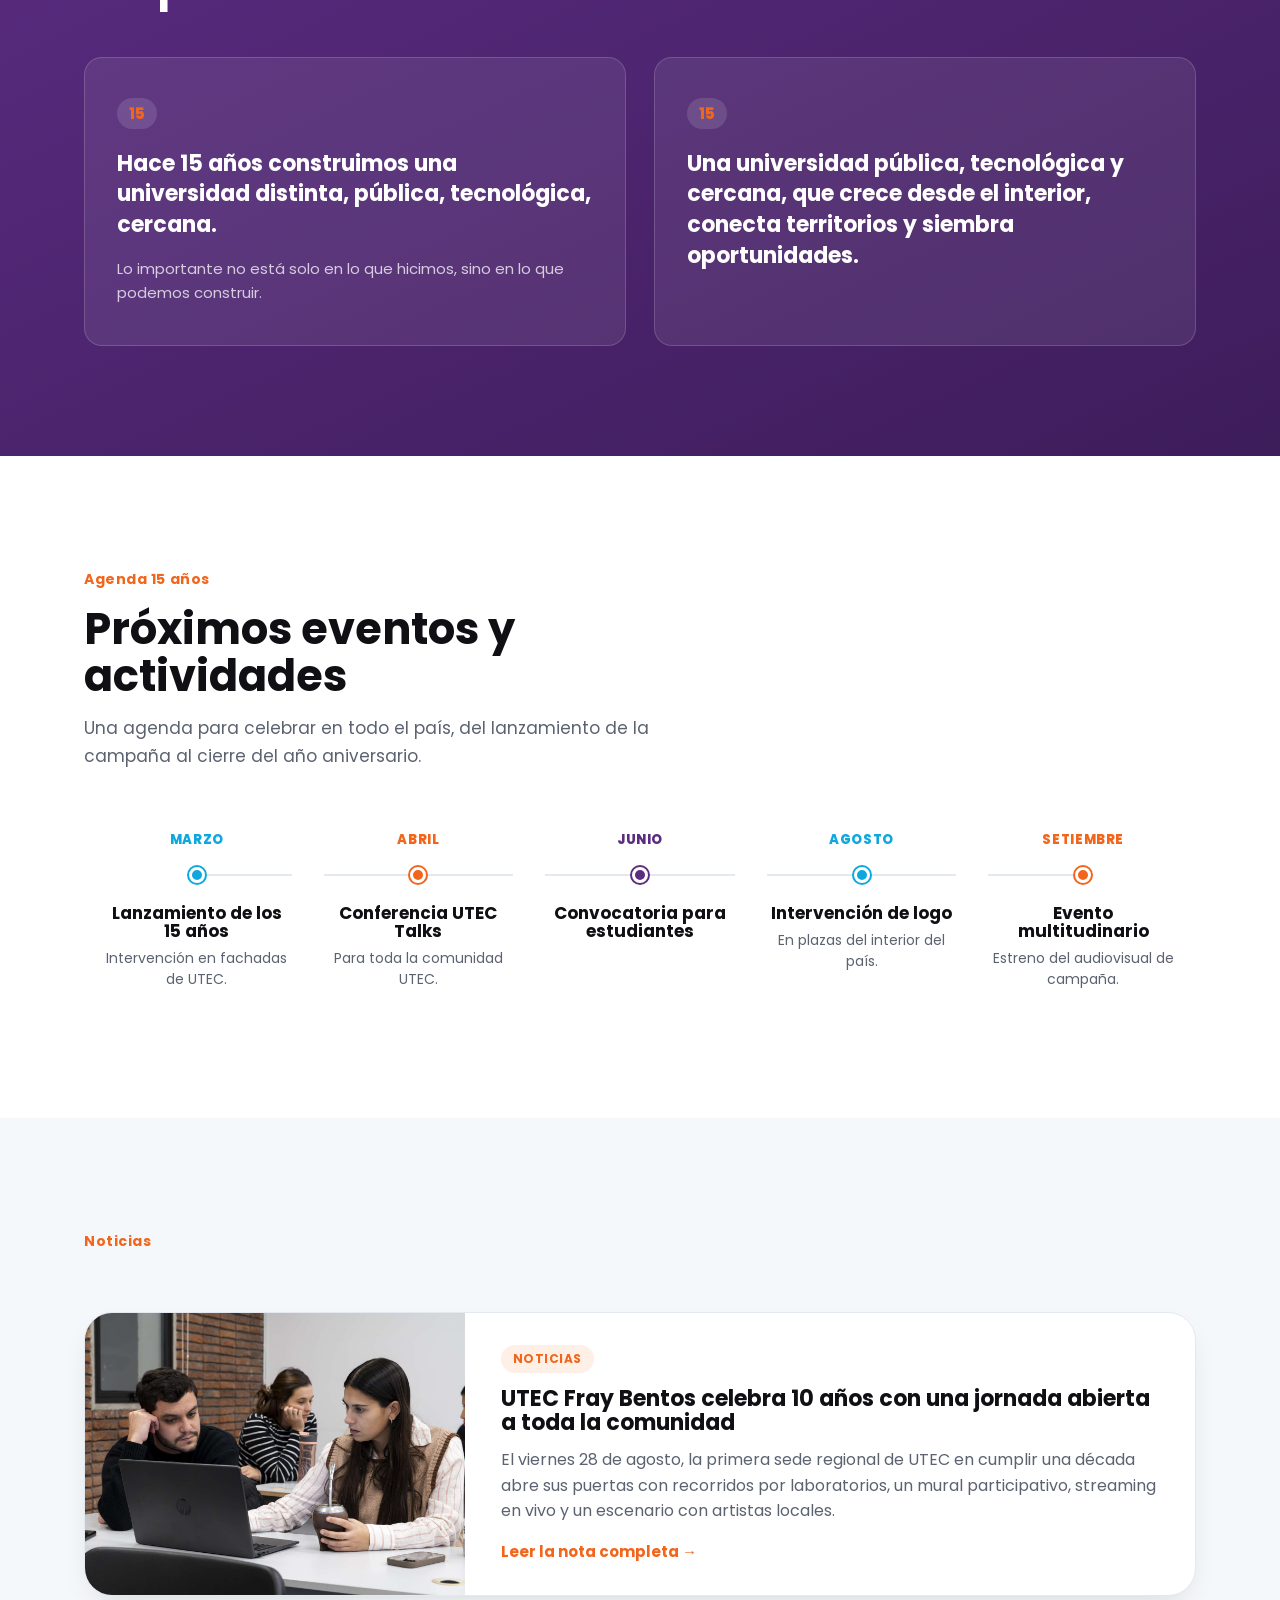
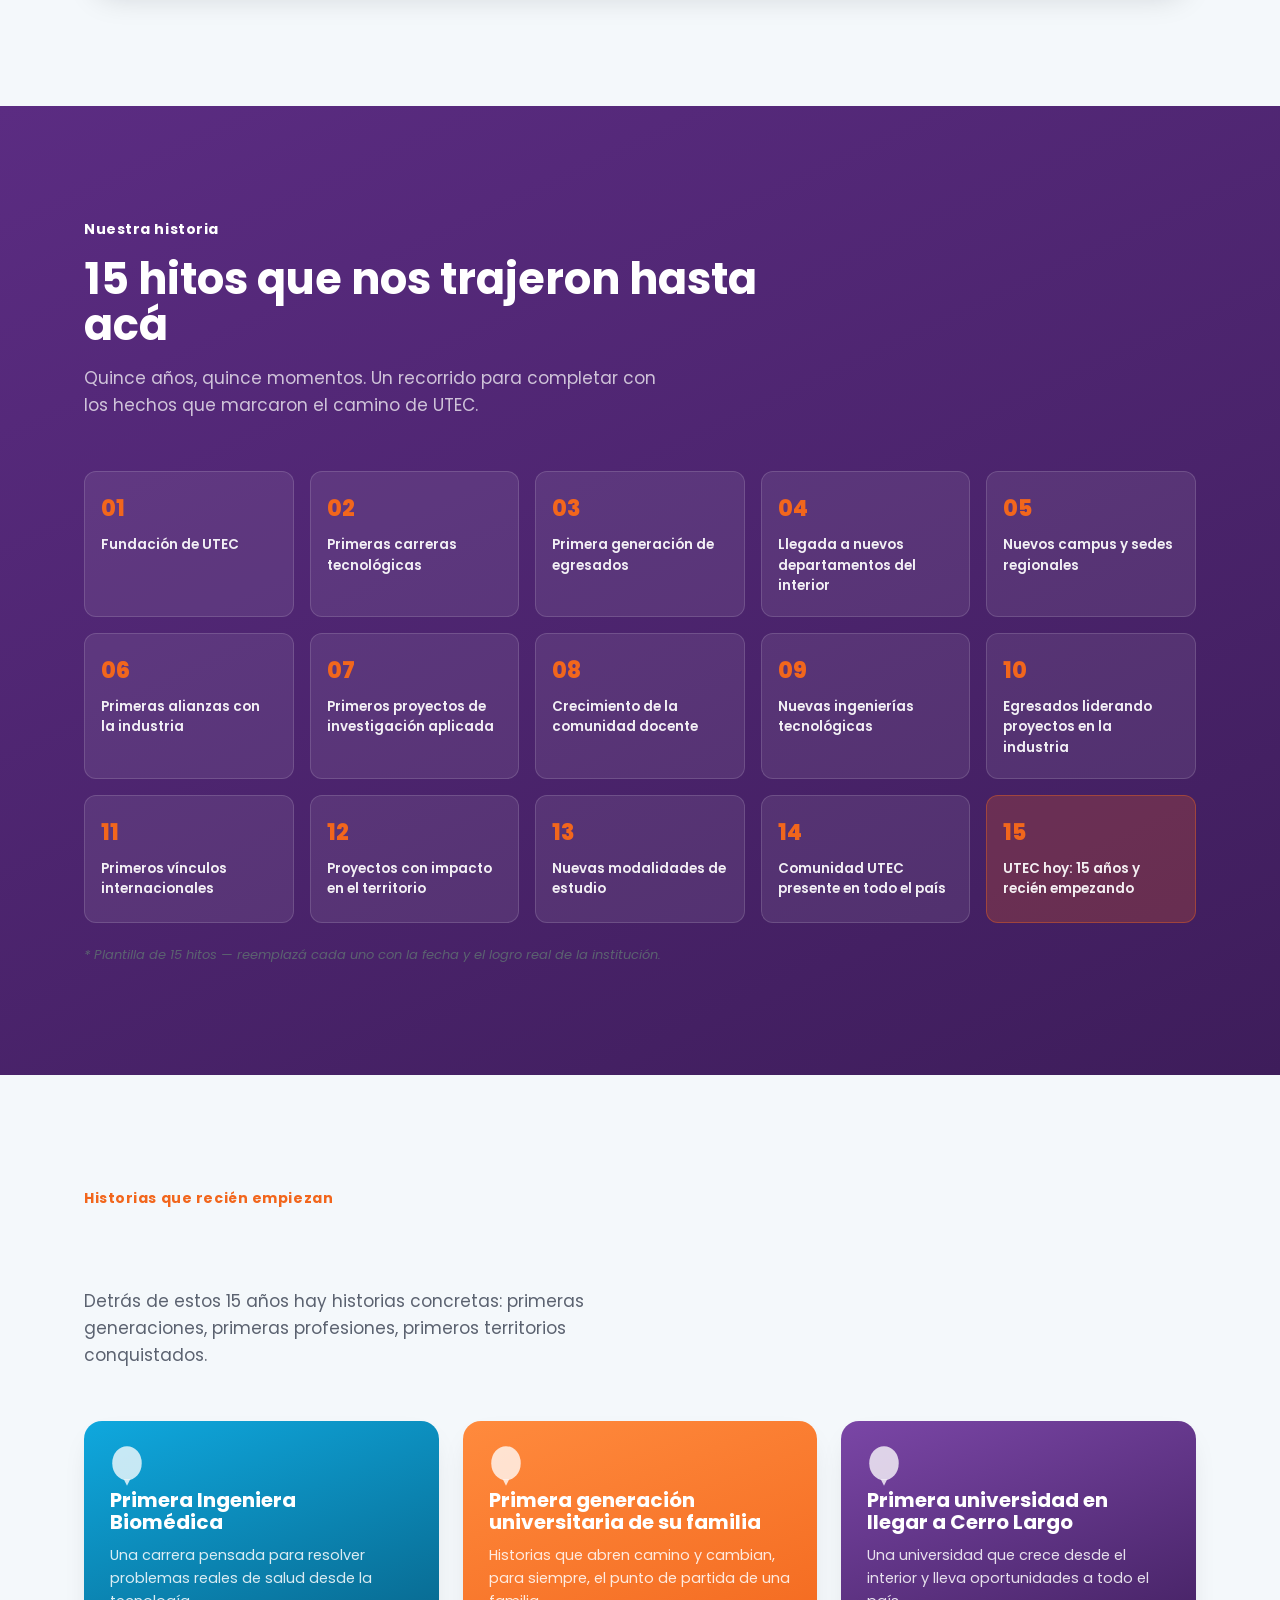
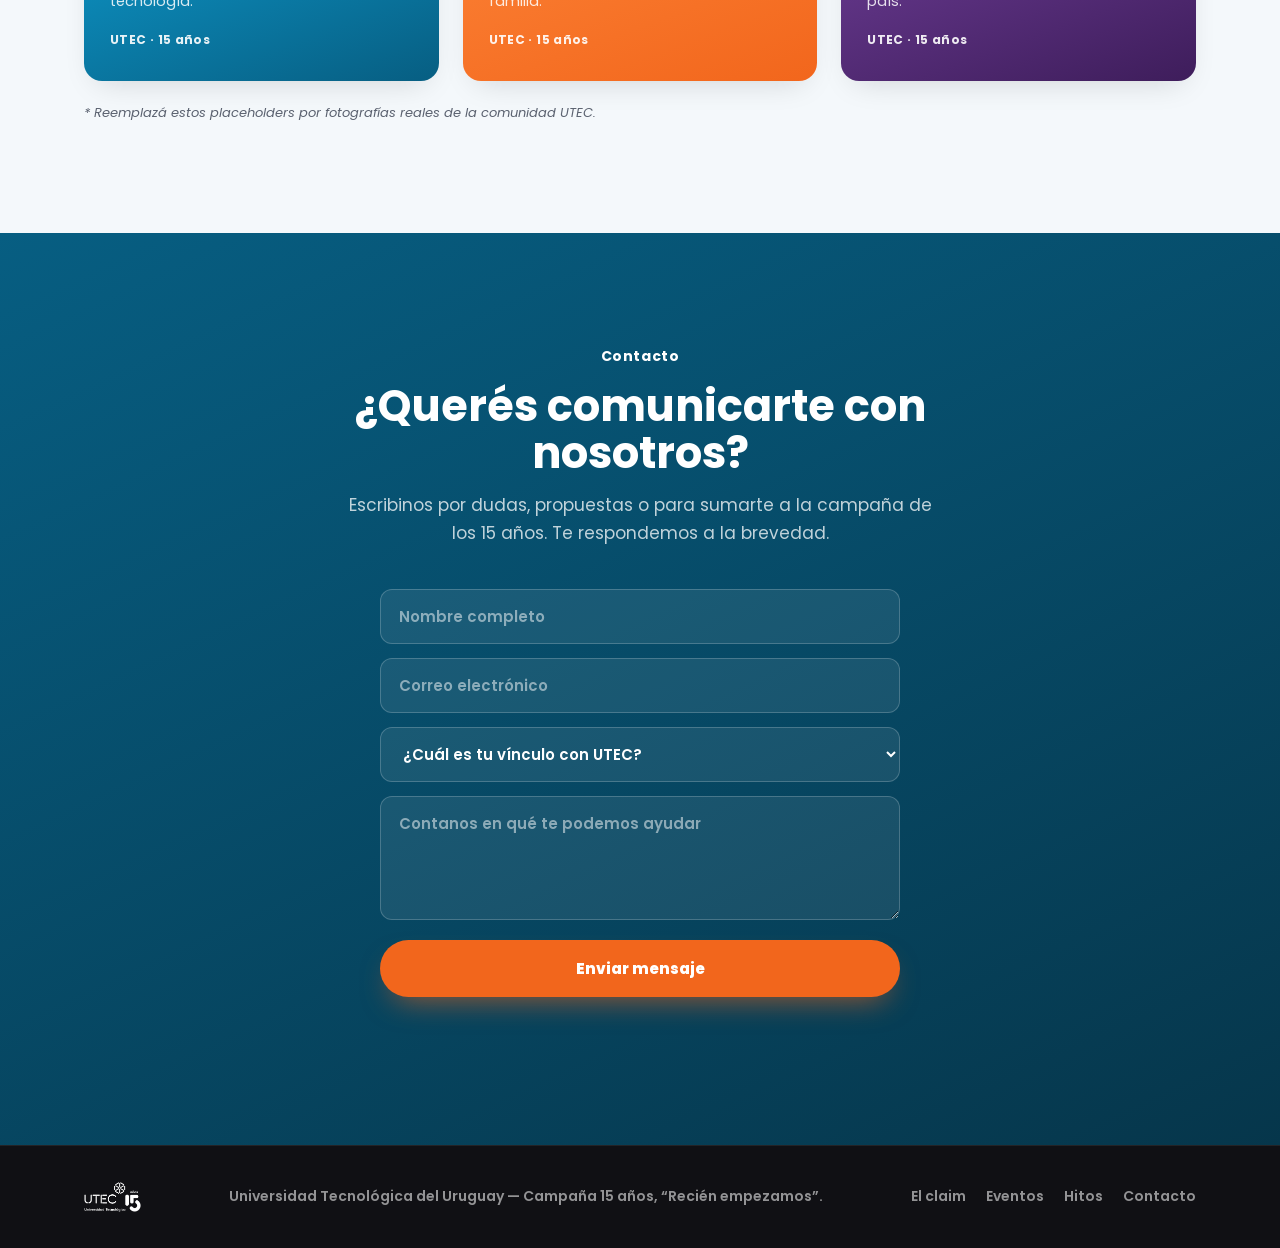
==== commit b2b1e50f: "Add noticia destacada card linking to a full article page Adds a clickable news card between the eve" ====
--- a/index.html
+++ b/index.html
@@ -180,6 +180,24 @@
     </div>
   </section>
 
+  <!-- NOTICIA DESTACADA -->
+  <section id="noticia" class="section noticia">
+    <div class="container">
+      <p class="section-eyebrow" data-reveal>Noticias</p>
+      <a href="noticias/utec-fray-bentos-10-anos.html" class="noticia-card" data-reveal>
+        <div class="noticia-card-media">
+          <img src="assets/noticia-fray-bentos.jpg" alt="Estudiantes de UTEC Fray Bentos trabajando en un laboratorio" class="noticia-card-img" loading="lazy">
+        </div>
+        <div class="noticia-card-body">
+          <span class="noticia-tag">Noticias</span>
+          <h3>UTEC Fray Bentos celebra 10 años con una jornada abierta a toda la comunidad</h3>
+          <p>El viernes 28 de agosto, la primera sede regional de UTEC en cumplir una década abre sus puertas con recorridos por laboratorios, un mural participativo, streaming en vivo y un escenario con artistas locales.</p>
+          <span class="noticia-read-more">Leer la nota completa &rarr;</span>
+        </div>
+      </a>
+    </div>
+  </section>
+
   <!-- 15 HITOS -->
   <section id="hitos" class="section hitos">
     <div class="container">
--- a/css/styles.css
+++ b/css/styles.css
@@ -400,6 +400,32 @@
 }
 .timeline-content h3 { font-size: 17px; margin-bottom: 8px; }
 .timeline-content p { font-size: 14px; color: var(--color-text-muted); line-height: 1.5; }
+
+/* ---------- Noticia destacada ---------- */
+.noticia { background: var(--color-bg-alt); }
+.noticia-card {
+  display: grid; grid-template-columns: minmax(0, 380px) 1fr;
+  margin-top: 44px; border-radius: var(--radius-lg); overflow: hidden;
+  background: var(--color-bg); border: 1px solid var(--color-line); box-shadow: var(--shadow-card);
+  text-decoration: none; color: inherit; transition: transform 0.2s ease, box-shadow 0.2s ease;
+}
+.noticia-card:hover { transform: translateY(-3px); box-shadow: 0 20px 45px -18px rgba(16,16,20,0.22); }
+.noticia-card-media { position: relative; min-height: 220px; }
+.noticia-card-img { width: 100%; height: 100%; object-fit: cover; display: block; }
+.noticia-card-body { padding: 32px 36px; display: flex; flex-direction: column; justify-content: center; }
+.noticia-tag {
+  display: inline-block; align-self: flex-start; font-family: var(--font-display); font-weight: 700;
+  font-size: 12px; letter-spacing: 0.04em; text-transform: uppercase; color: var(--color-orange);
+  background: rgba(242,102,28,0.1); padding: 5px 12px; border-radius: 999px; margin-bottom: 14px;
+}
+.noticia-card-body h3 { font-size: 22px; margin-bottom: 12px; }
+.noticia-card-body p { font-size: 16px; color: var(--color-text-muted); line-height: 1.6; margin-bottom: 16px; }
+.noticia-read-more { font-family: var(--font-display); font-weight: 700; font-size: 15px; color: var(--color-orange); }
+
+@media (max-width: 760px) {
+  .noticia-card { grid-template-columns: 1fr; }
+  .noticia-card-media { min-height: 200px; }
+}
 
 /* ---------- 15 hitos ---------- */
 .hitos {
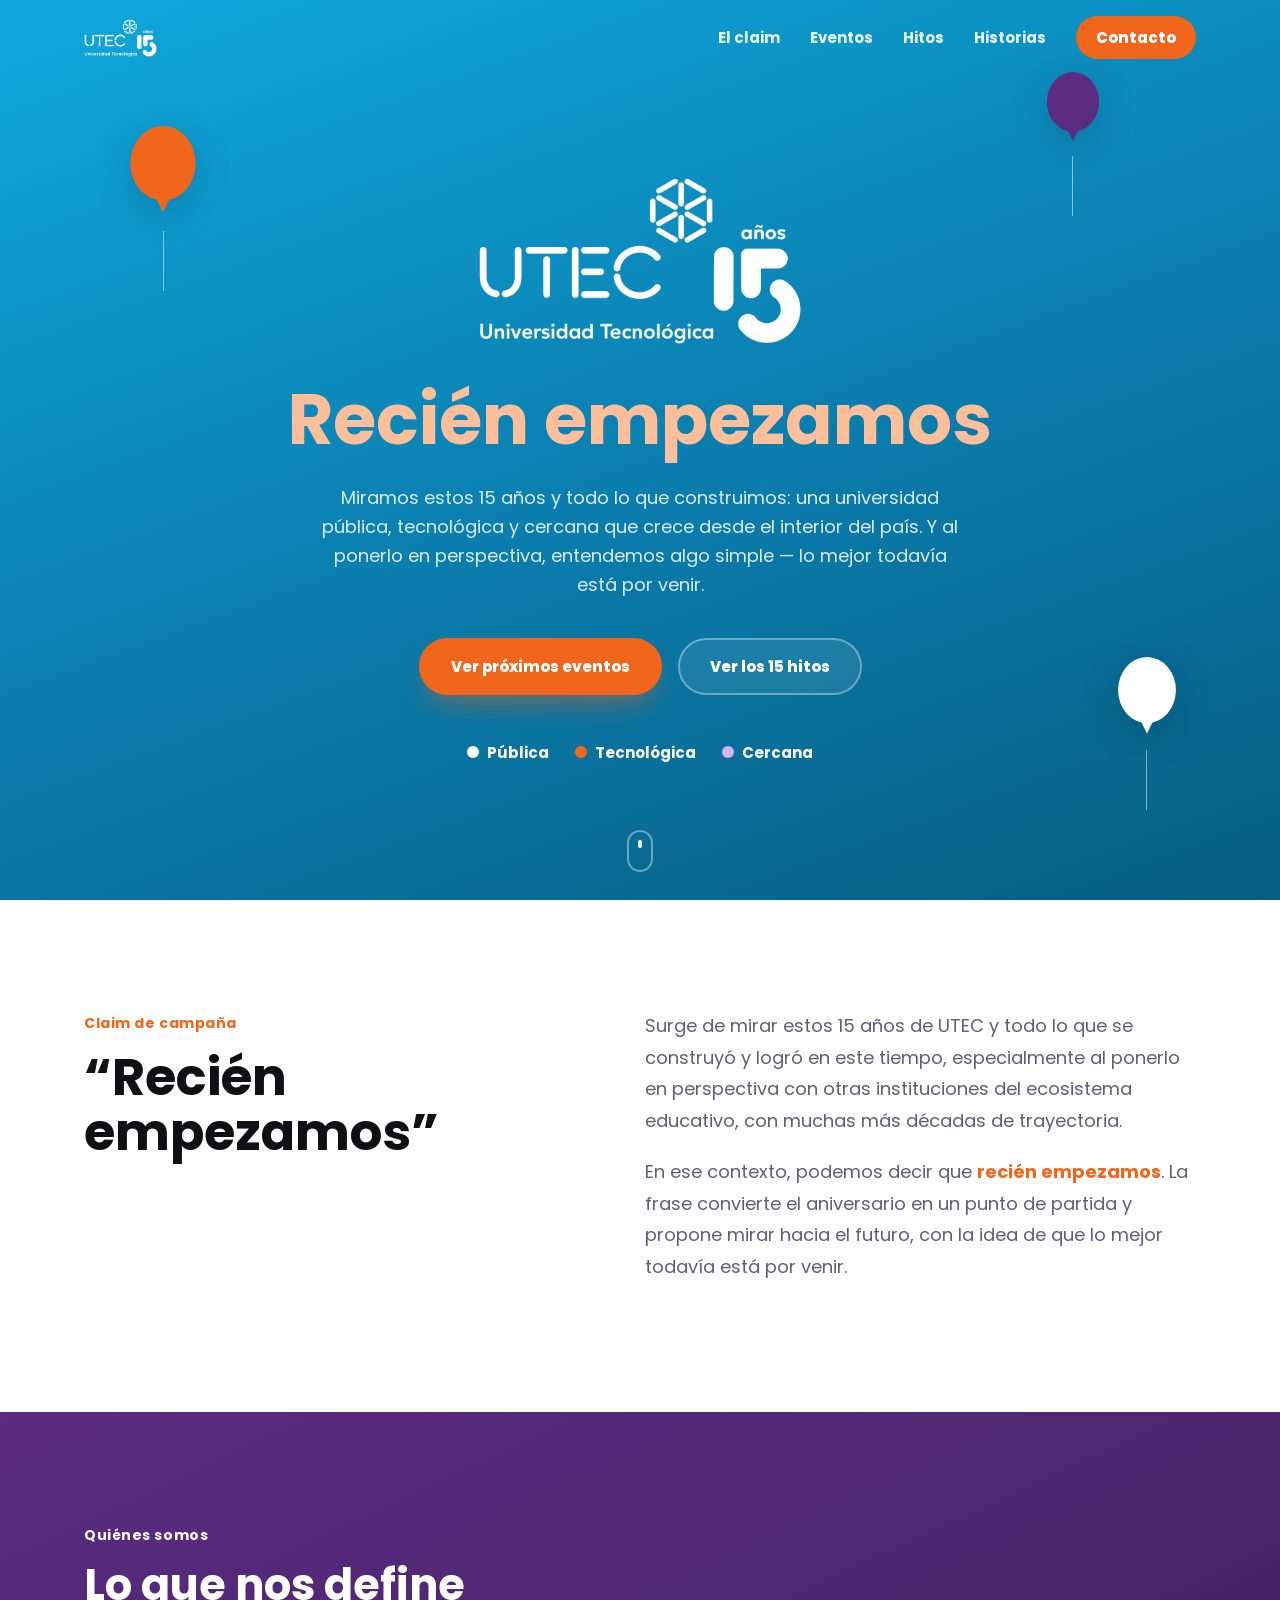
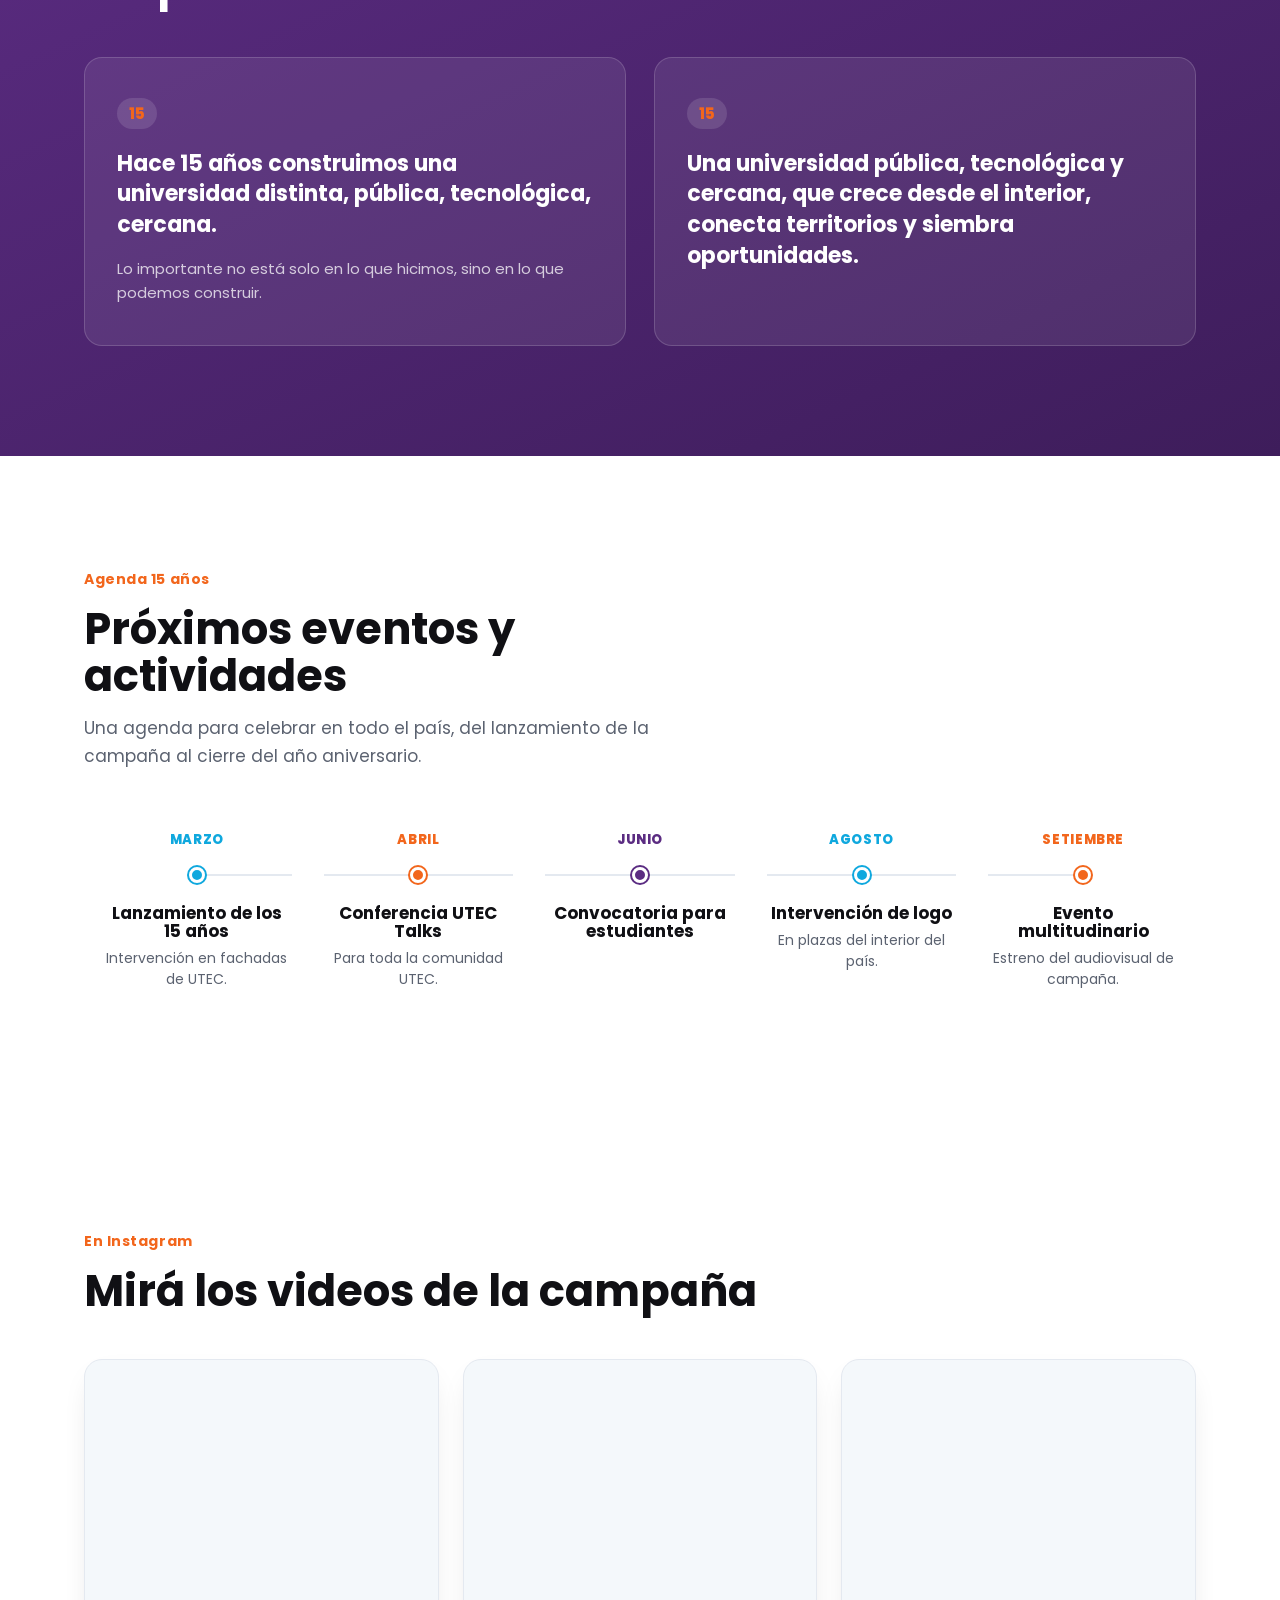
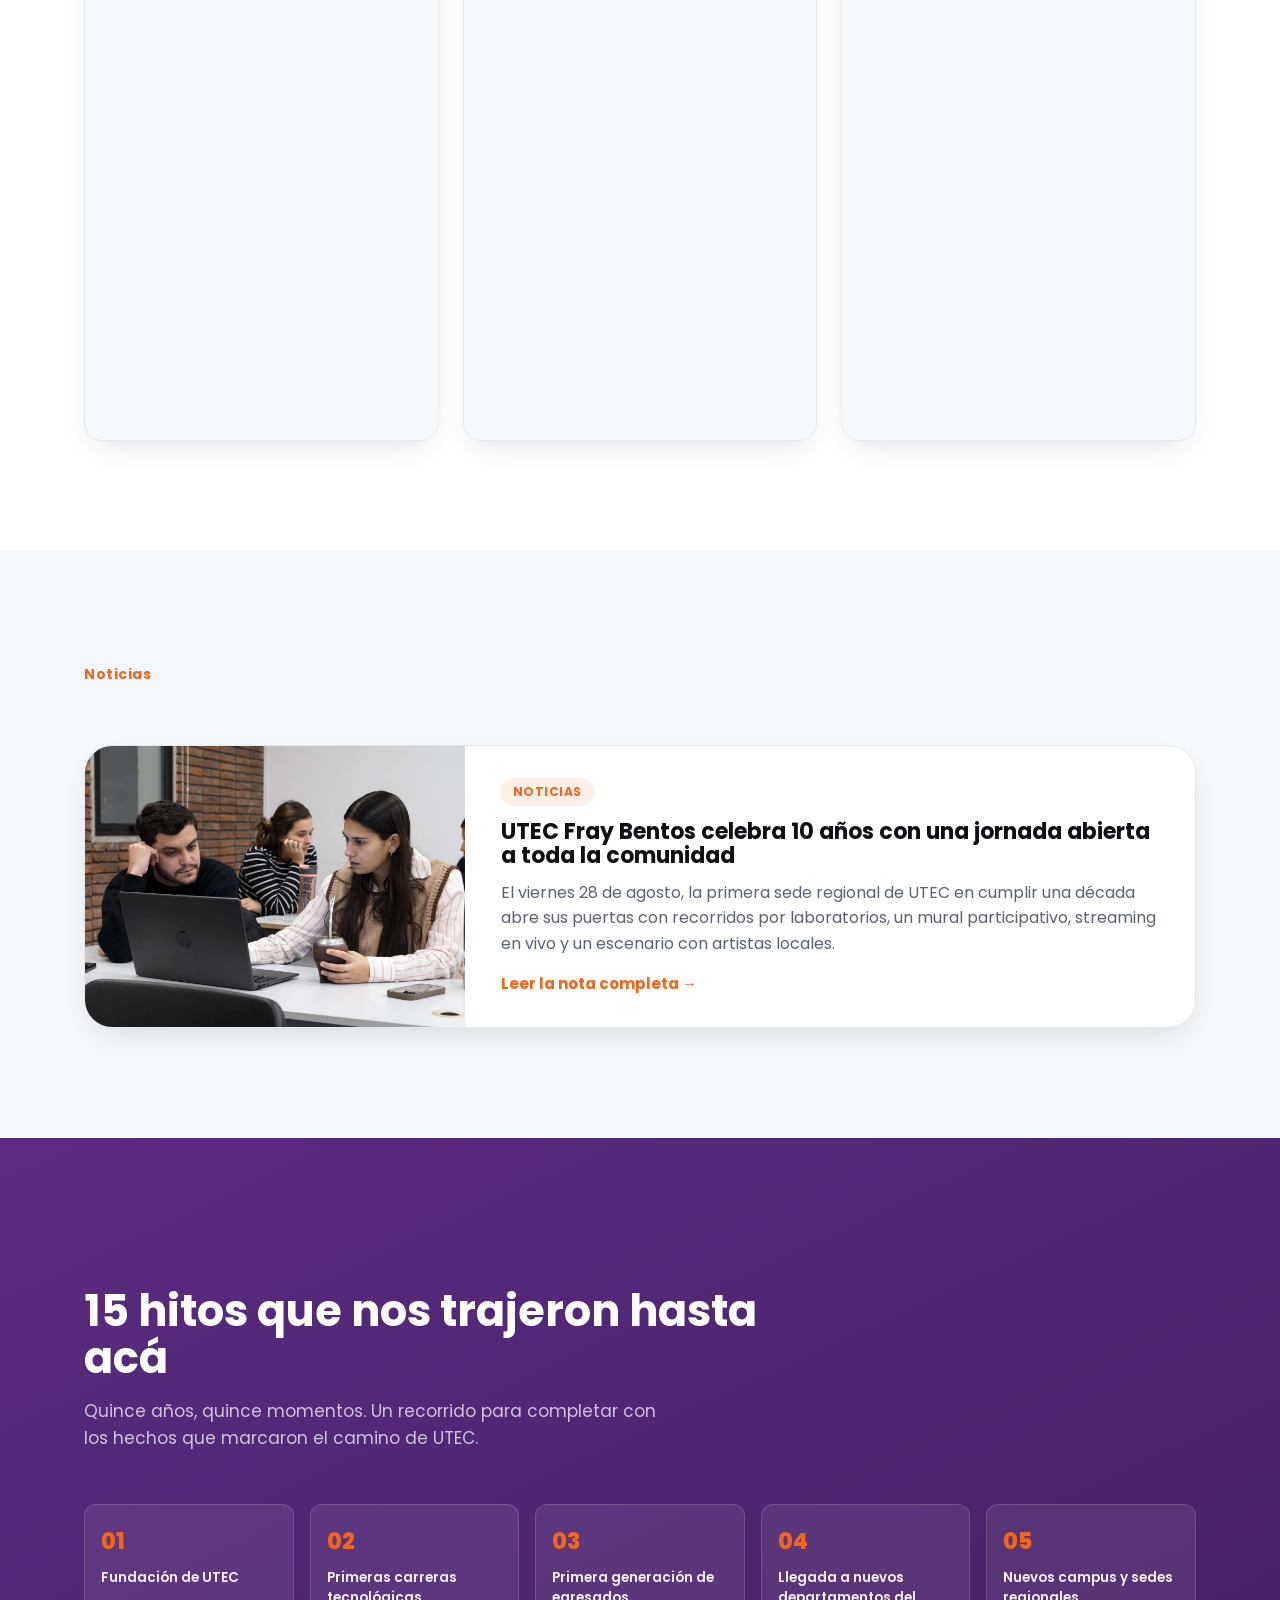
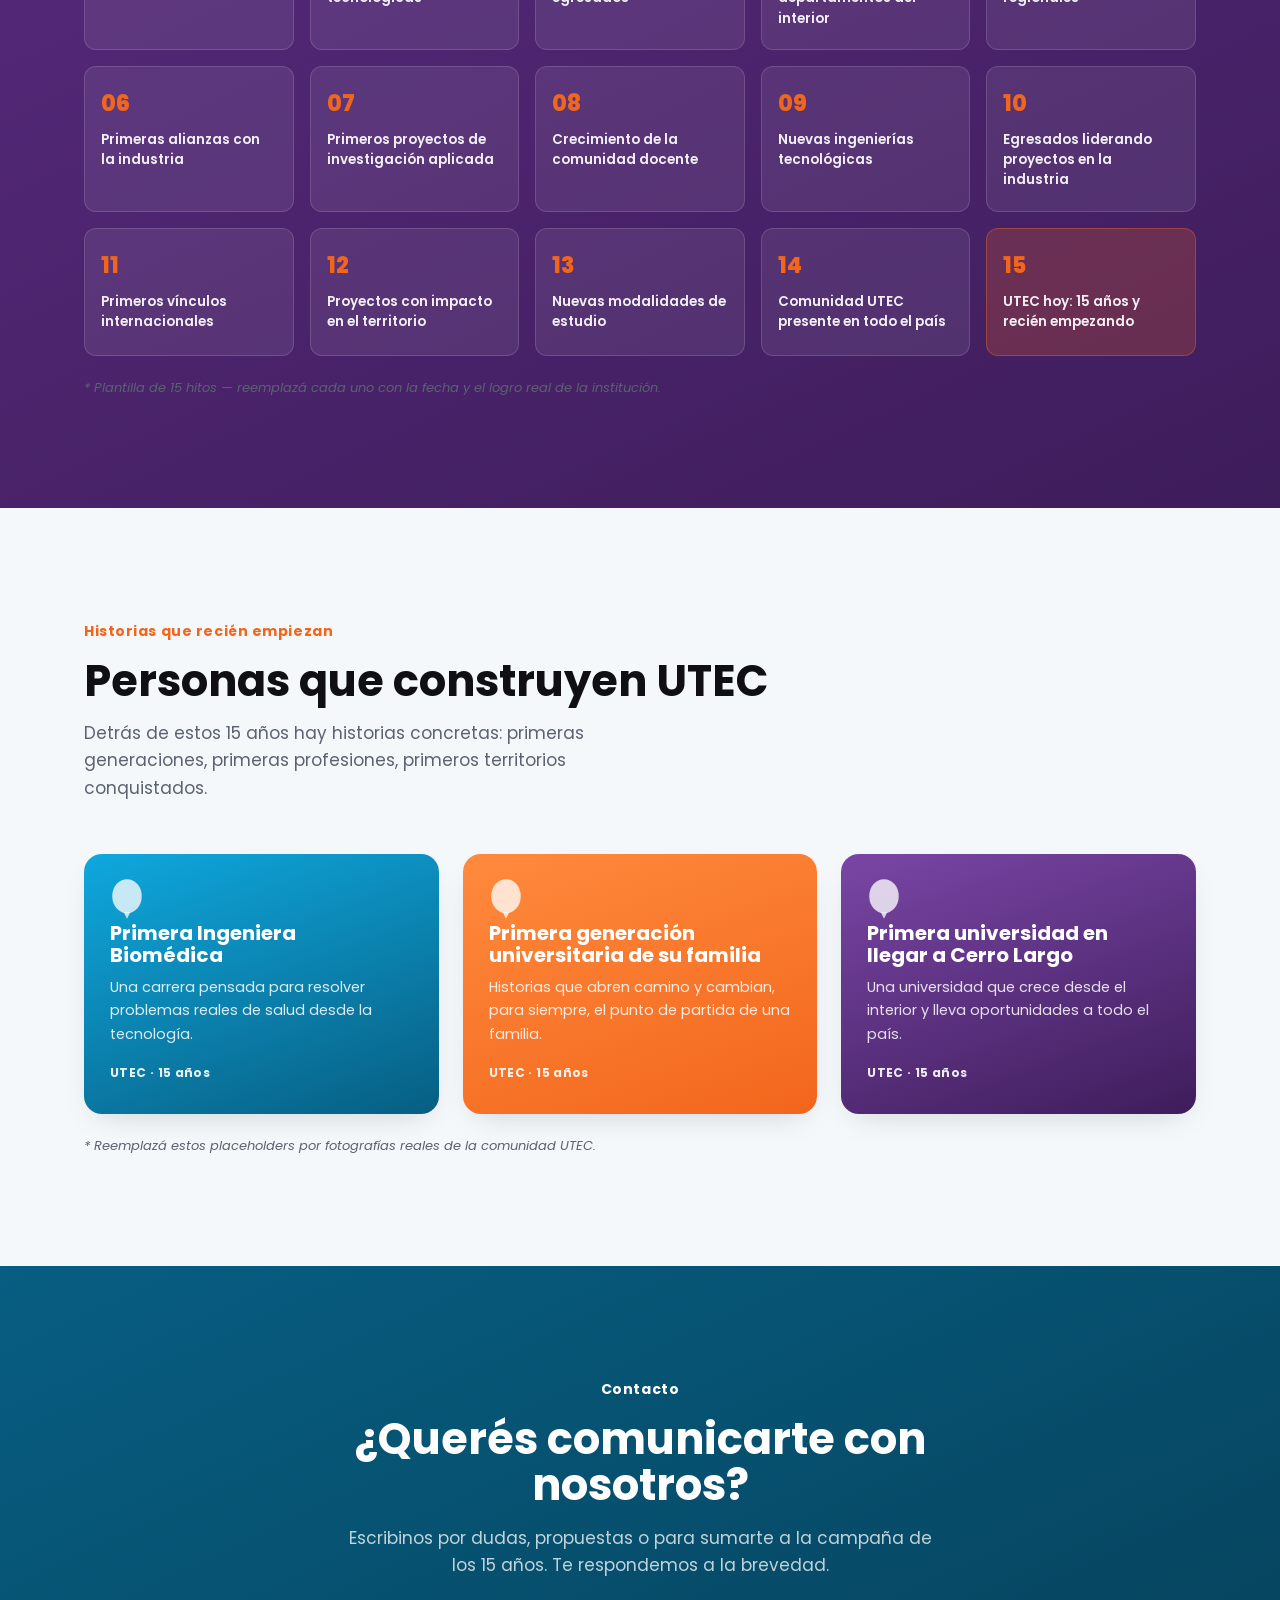
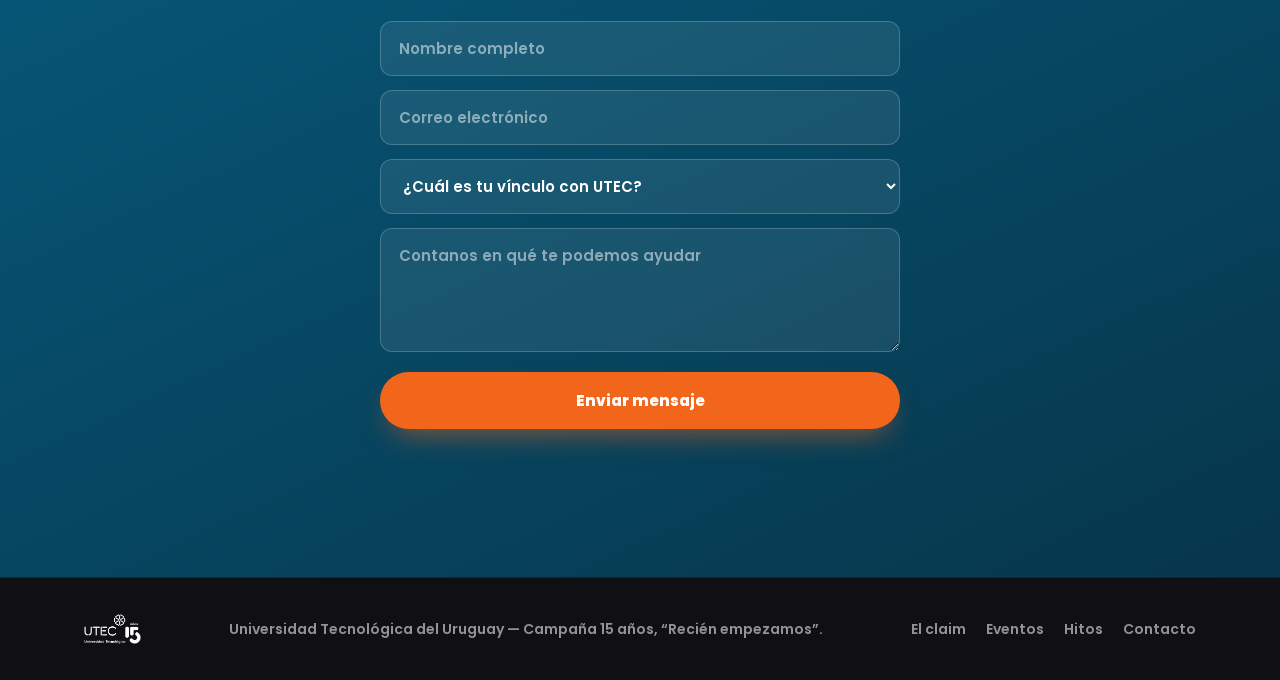
==== commit efb144f8: "Add three Instagram video embeds before the noticia section Adds a "Mirá los videos de la campaña" b" ====
--- a/index.html
+++ b/index.html
@@ -180,6 +180,25 @@
     </div>
   </section>
 
+  <!-- VIDEOS DE INSTAGRAM -->
+  <section id="reels" class="section reels">
+    <div class="container">
+      <p class="section-eyebrow" data-reveal>En Instagram</p>
+      <h2 data-reveal>Mirá los videos de la campaña</h2>
+      <div class="reels-grid">
+        <div class="reel-embed" data-reveal>
+          <iframe src="https://www.instagram.com/p/Db_d7RWRTHp/embed/captioned/" loading="lazy" scrolling="no" frameborder="0" allowtransparent="true" allowfullscreen="true" title="Video de Instagram"></iframe>
+        </div>
+        <div class="reel-embed" data-reveal>
+          <iframe src="https://www.instagram.com/p/Db_d7RWRTHp/embed/captioned/" loading="lazy" scrolling="no" frameborder="0" allowtransparent="true" allowfullscreen="true" title="Video de Instagram"></iframe>
+        </div>
+        <div class="reel-embed" data-reveal>
+          <iframe src="https://www.instagram.com/p/Db_d7RWRTHp/embed/captioned/" loading="lazy" scrolling="no" frameborder="0" allowtransparent="true" allowfullscreen="true" title="Video de Instagram"></iframe>
+        </div>
+      </div>
+    </div>
+  </section>
+
   <!-- NOTICIA DESTACADA -->
   <section id="noticia" class="section noticia">
     <div class="container">
--- a/css/styles.css
+++ b/css/styles.css
@@ -400,6 +400,22 @@
 }
 .timeline-content h3 { font-size: 17px; margin-bottom: 8px; }
 .timeline-content p { font-size: 14px; color: var(--color-text-muted); line-height: 1.5; }
+
+/* ---------- Videos de Instagram ---------- */
+.reels { background: var(--color-bg); }
+.reels-grid { display: grid; grid-template-columns: repeat(3, 1fr); gap: 24px; margin-top: 44px; }
+.reel-embed {
+  border-radius: var(--radius-md); overflow: hidden; background: var(--color-bg-alt);
+  border: 1px solid var(--color-line); box-shadow: var(--shadow-card); display: flex;
+}
+.reel-embed iframe { width: 100%; height: 680px; border: 0; display: block; }
+
+@media (max-width: 960px) {
+  .reels-grid { grid-template-columns: repeat(2, 1fr); }
+}
+@media (max-width: 640px) {
+  .reels-grid { grid-template-columns: 1fr; }
+}
 
 /* ---------- Noticia destacada ---------- */
 .noticia { background: var(--color-bg-alt); }
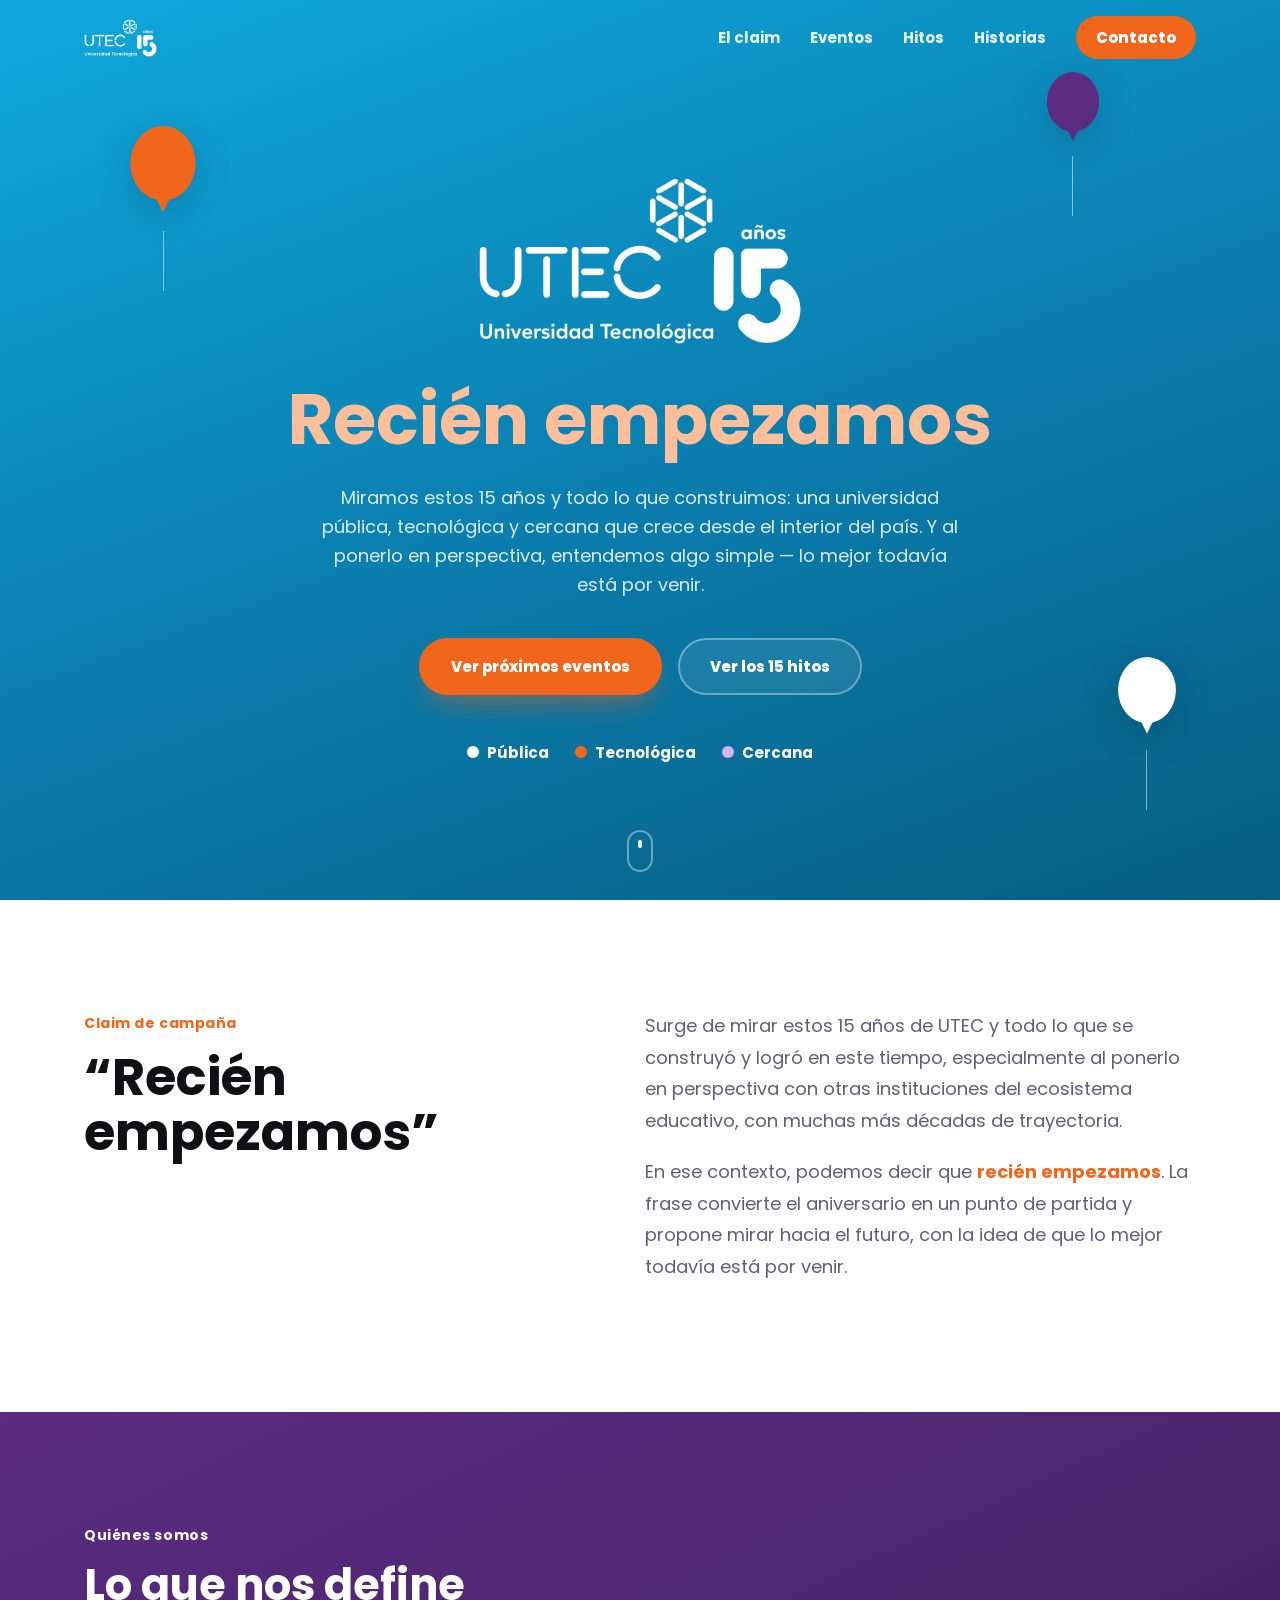
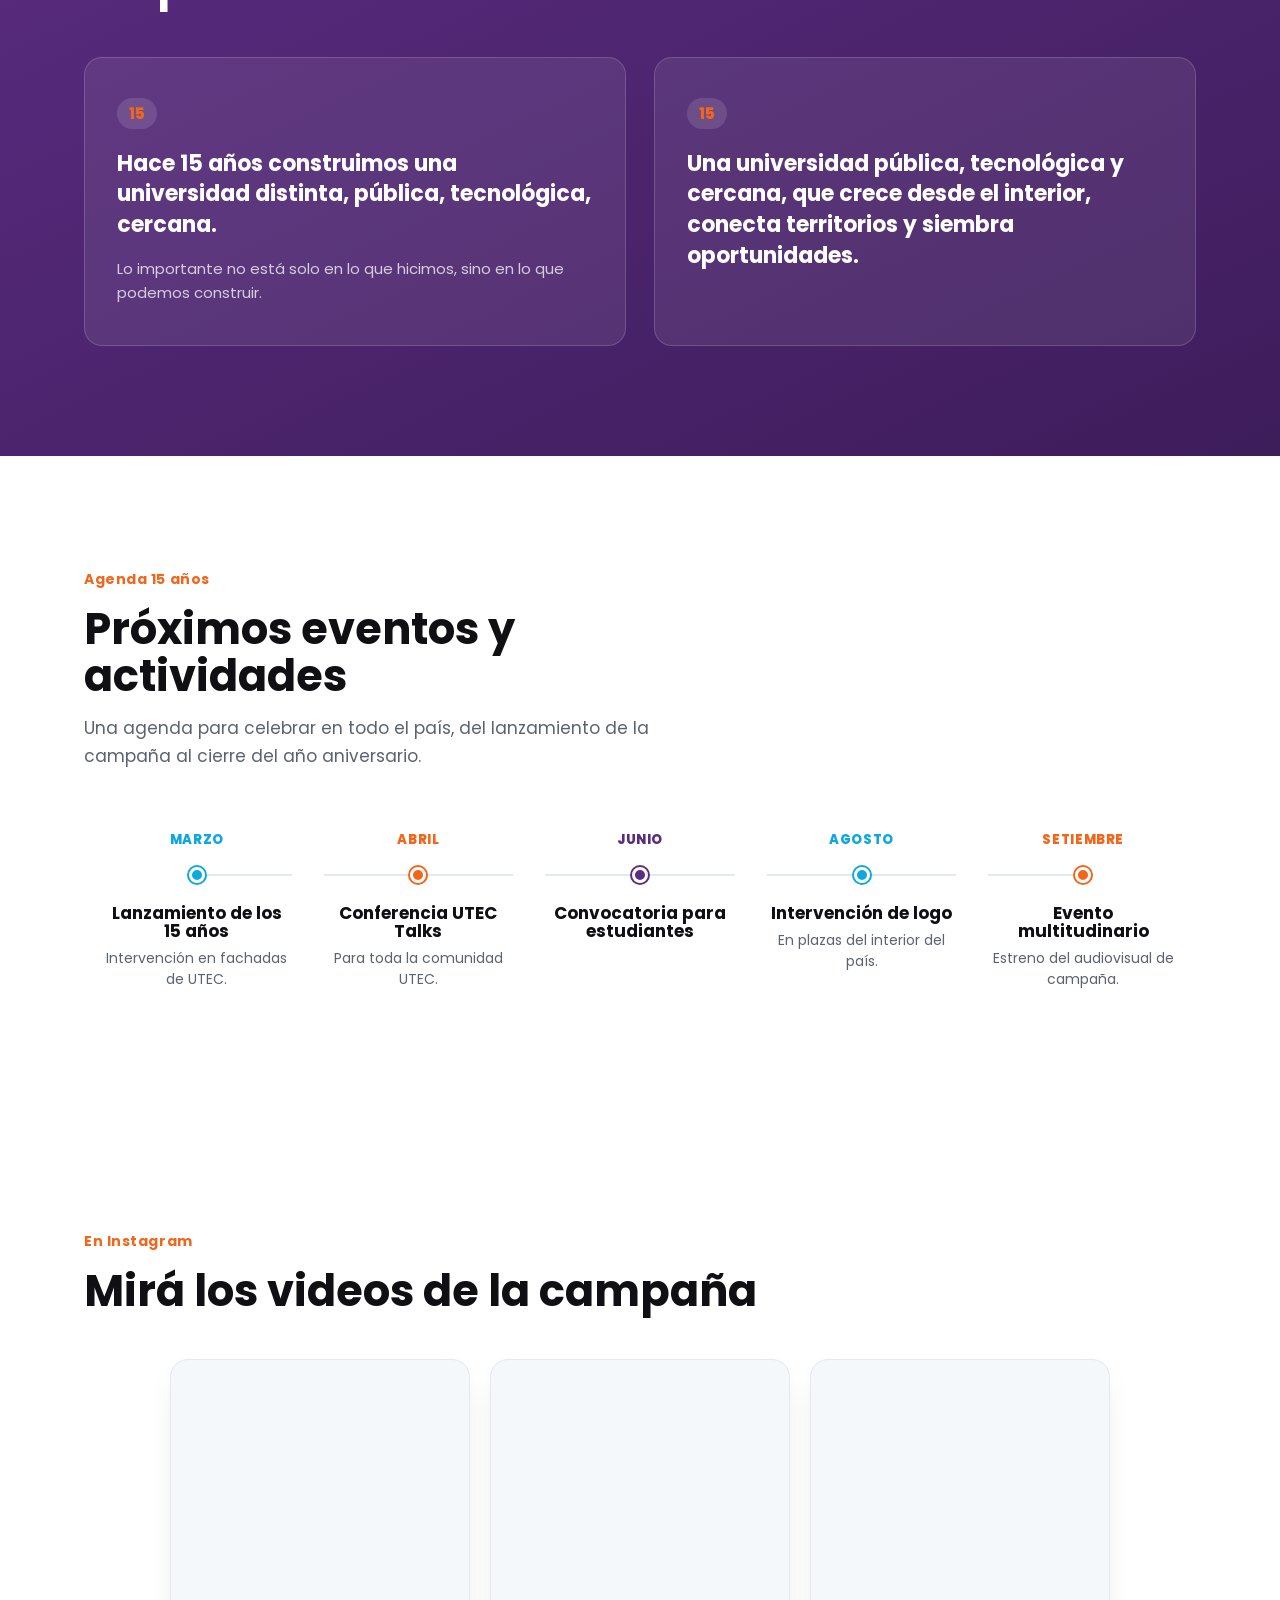
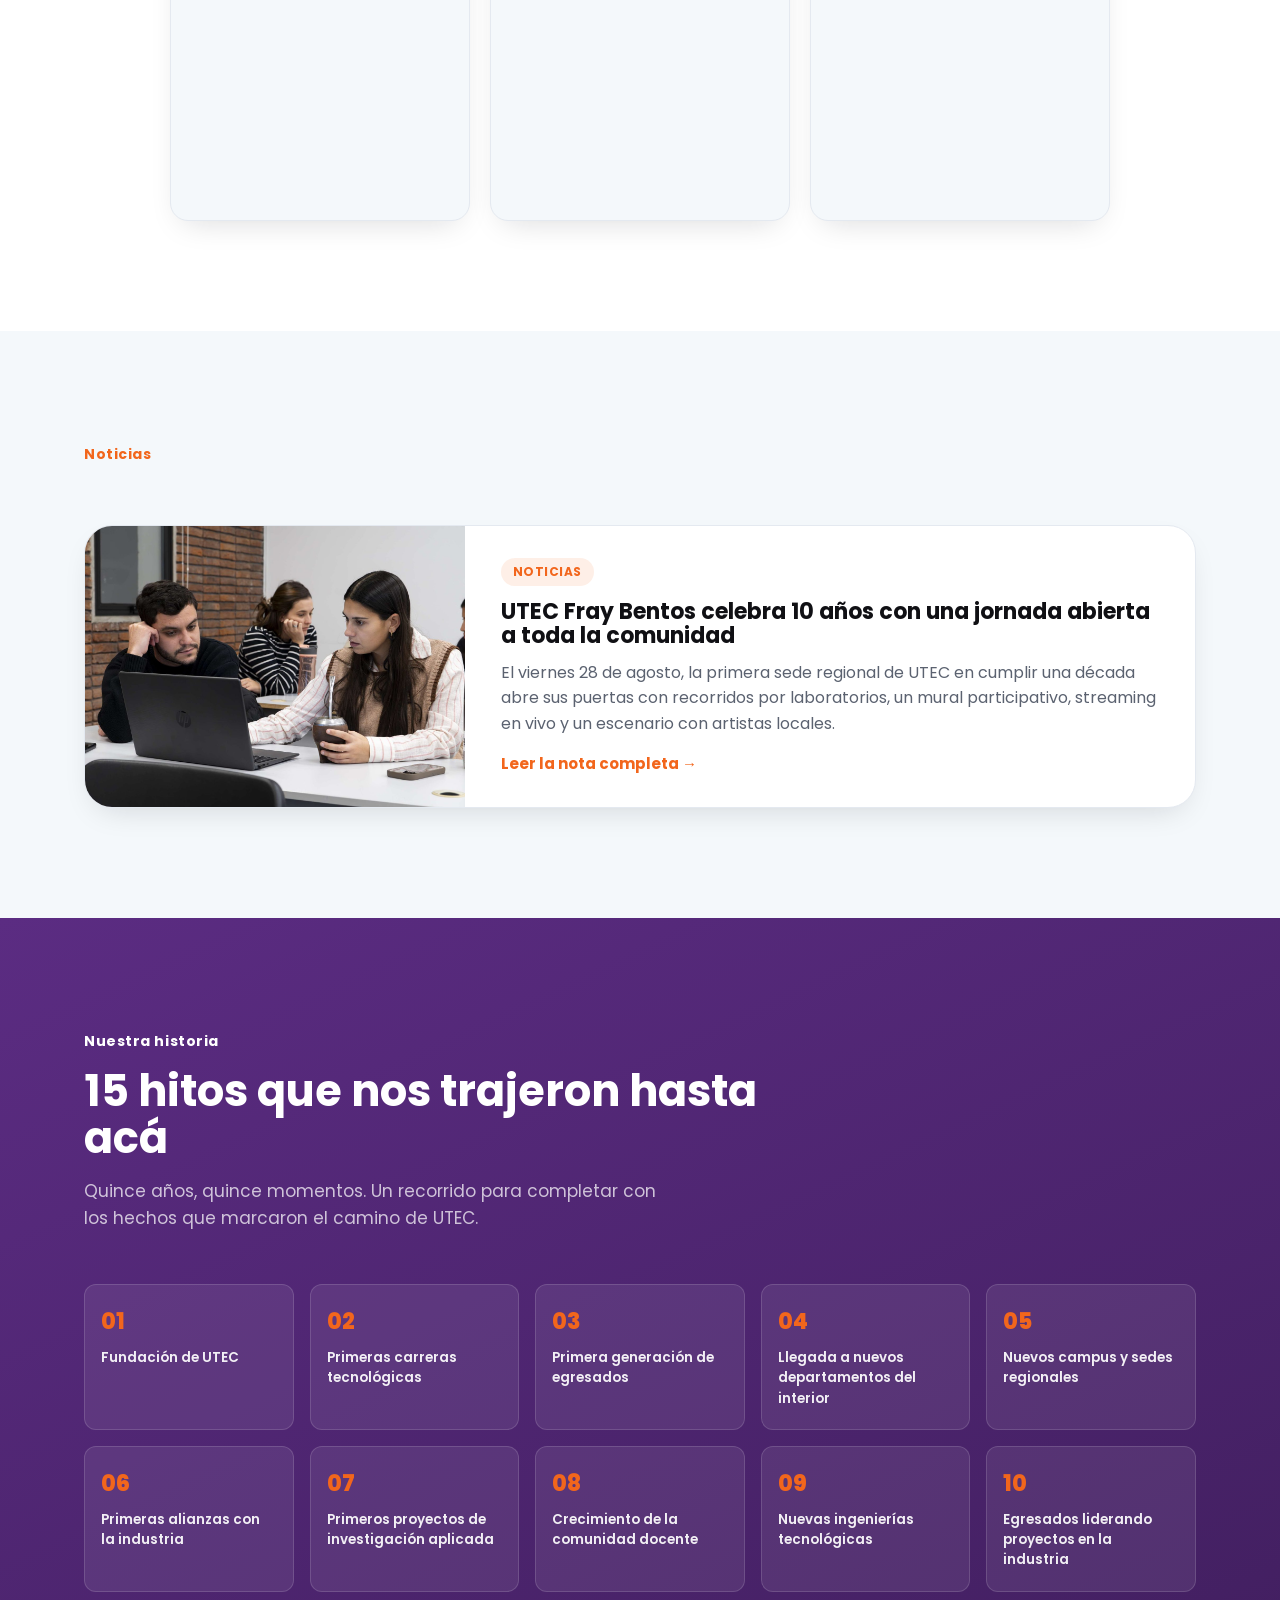
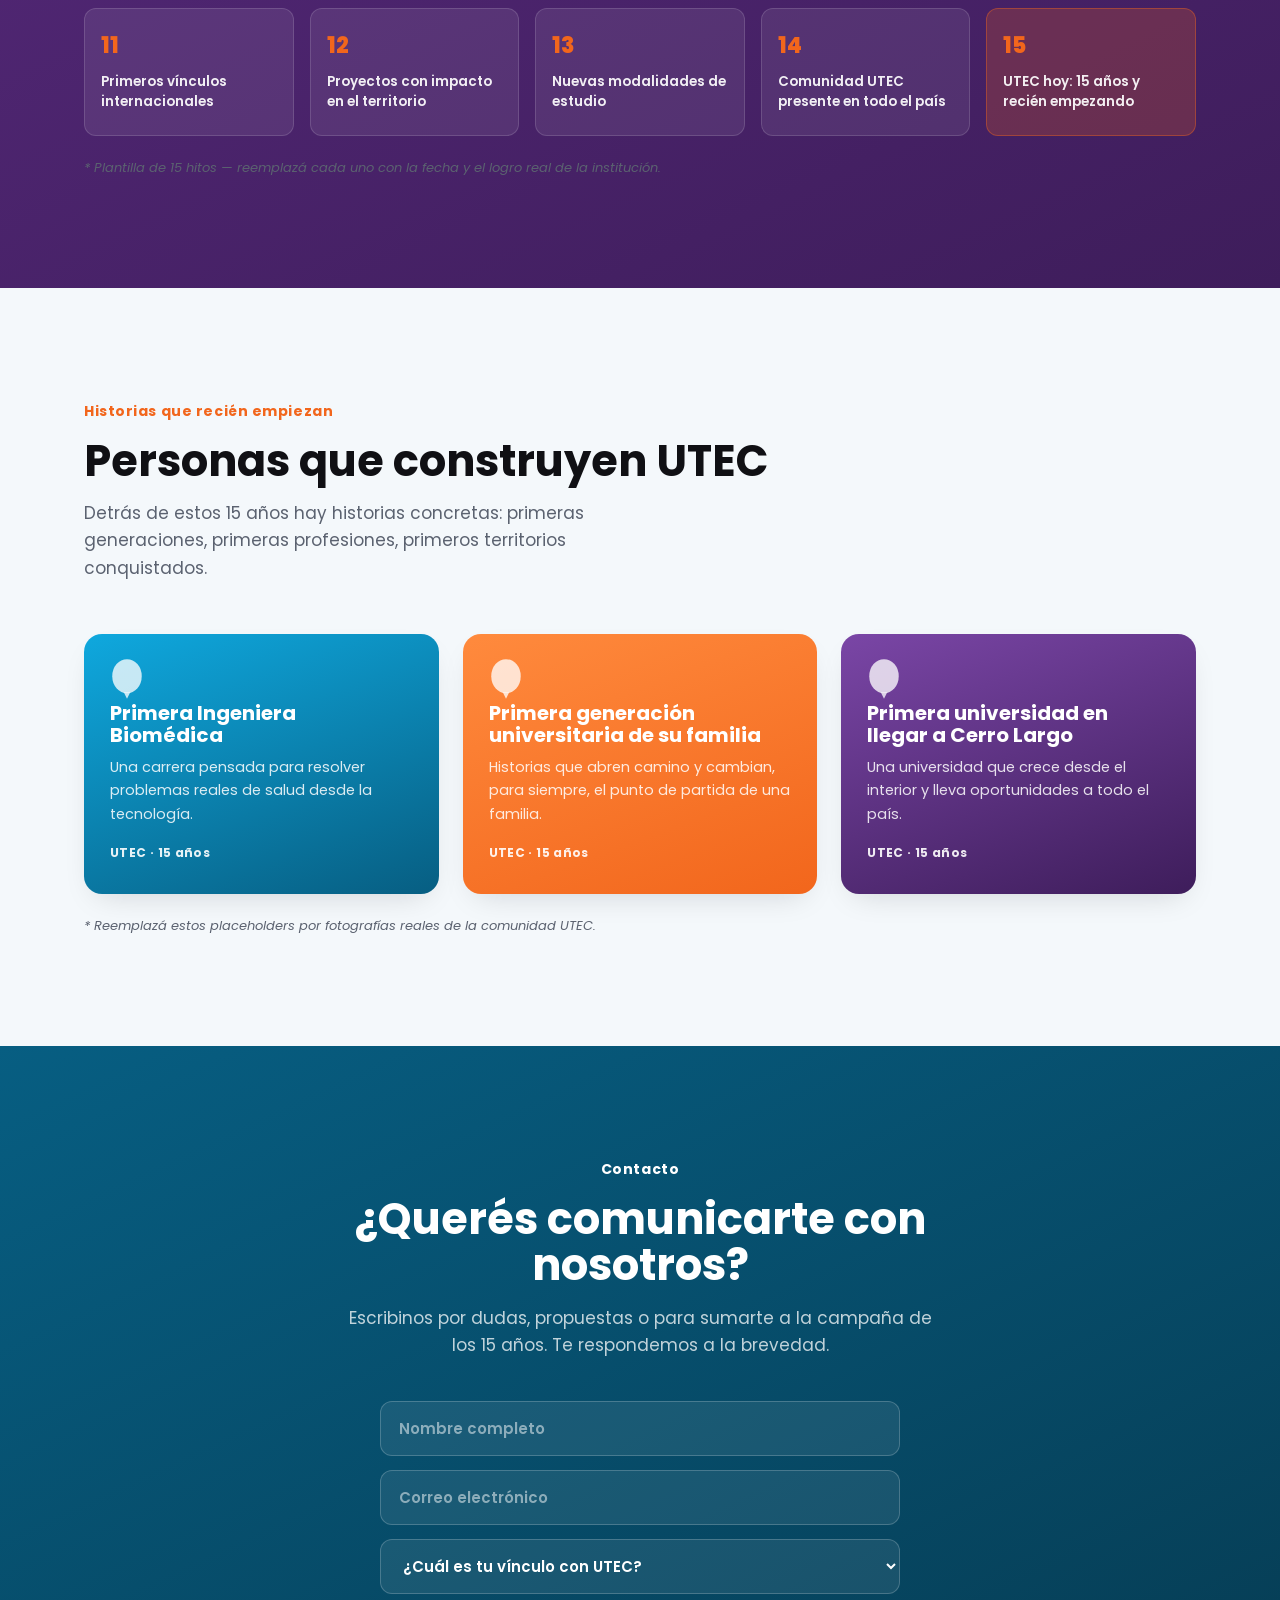
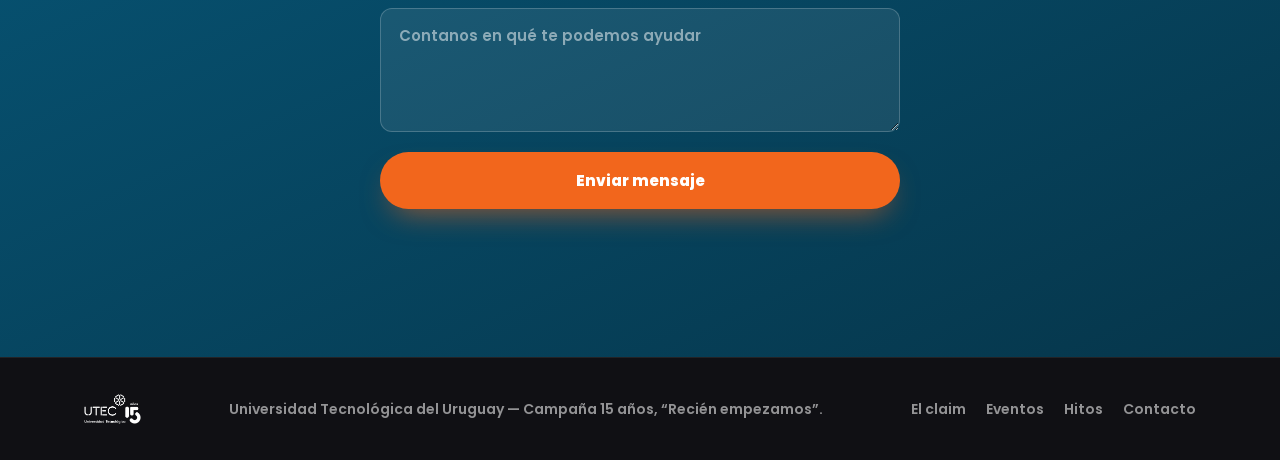
==== commit 9069e3cf: "Shrink the Instagram embeds and drop the caption block The reel cards were rendering too large; swit" ====
--- a/index.html
+++ b/index.html
@@ -187,13 +187,13 @@
       <h2 data-reveal>Mirá los videos de la campaña</h2>
       <div class="reels-grid">
         <div class="reel-embed" data-reveal>
-          <iframe src="https://www.instagram.com/p/Db_d7RWRTHp/embed/captioned/" loading="lazy" scrolling="no" frameborder="0" allowtransparent="true" allowfullscreen="true" title="Video de Instagram"></iframe>
+          <iframe src="https://www.instagram.com/p/Db_d7RWRTHp/embed/" loading="lazy" scrolling="no" frameborder="0" allowtransparent="true" allowfullscreen="true" title="Video de Instagram"></iframe>
         </div>
         <div class="reel-embed" data-reveal>
-          <iframe src="https://www.instagram.com/p/Db_d7RWRTHp/embed/captioned/" loading="lazy" scrolling="no" frameborder="0" allowtransparent="true" allowfullscreen="true" title="Video de Instagram"></iframe>
+          <iframe src="https://www.instagram.com/p/Db_d7RWRTHp/embed/" loading="lazy" scrolling="no" frameborder="0" allowtransparent="true" allowfullscreen="true" title="Video de Instagram"></iframe>
         </div>
         <div class="reel-embed" data-reveal>
-          <iframe src="https://www.instagram.com/p/Db_d7RWRTHp/embed/captioned/" loading="lazy" scrolling="no" frameborder="0" allowtransparent="true" allowfullscreen="true" title="Video de Instagram"></iframe>
+          <iframe src="https://www.instagram.com/p/Db_d7RWRTHp/embed/" loading="lazy" scrolling="no" frameborder="0" allowtransparent="true" allowfullscreen="true" title="Video de Instagram"></iframe>
         </div>
       </div>
     </div>
--- a/css/styles.css
+++ b/css/styles.css
@@ -403,18 +403,18 @@
 
 /* ---------- Videos de Instagram ---------- */
 .reels { background: var(--color-bg); }
-.reels-grid { display: grid; grid-template-columns: repeat(3, 1fr); gap: 24px; margin-top: 44px; }
+.reels-grid { display: grid; grid-template-columns: repeat(3, minmax(0, 300px)); justify-content: center; gap: 20px; margin-top: 44px; }
 .reel-embed {
   border-radius: var(--radius-md); overflow: hidden; background: var(--color-bg-alt);
-  border: 1px solid var(--color-line); box-shadow: var(--shadow-card); display: flex;
-}
-.reel-embed iframe { width: 100%; height: 680px; border: 0; display: block; }
+  border: 1px solid var(--color-line); box-shadow: var(--shadow-card); display: flex; margin: 0 auto; width: 100%;
+}
+.reel-embed iframe { width: 100%; height: 460px; border: 0; display: block; }
 
 @media (max-width: 960px) {
-  .reels-grid { grid-template-columns: repeat(2, 1fr); }
+  .reels-grid { grid-template-columns: repeat(2, minmax(0, 300px)); }
 }
 @media (max-width: 640px) {
-  .reels-grid { grid-template-columns: 1fr; }
+  .reels-grid { grid-template-columns: minmax(0, 300px); }
 }
 
 /* ---------- Noticia destacada ---------- */
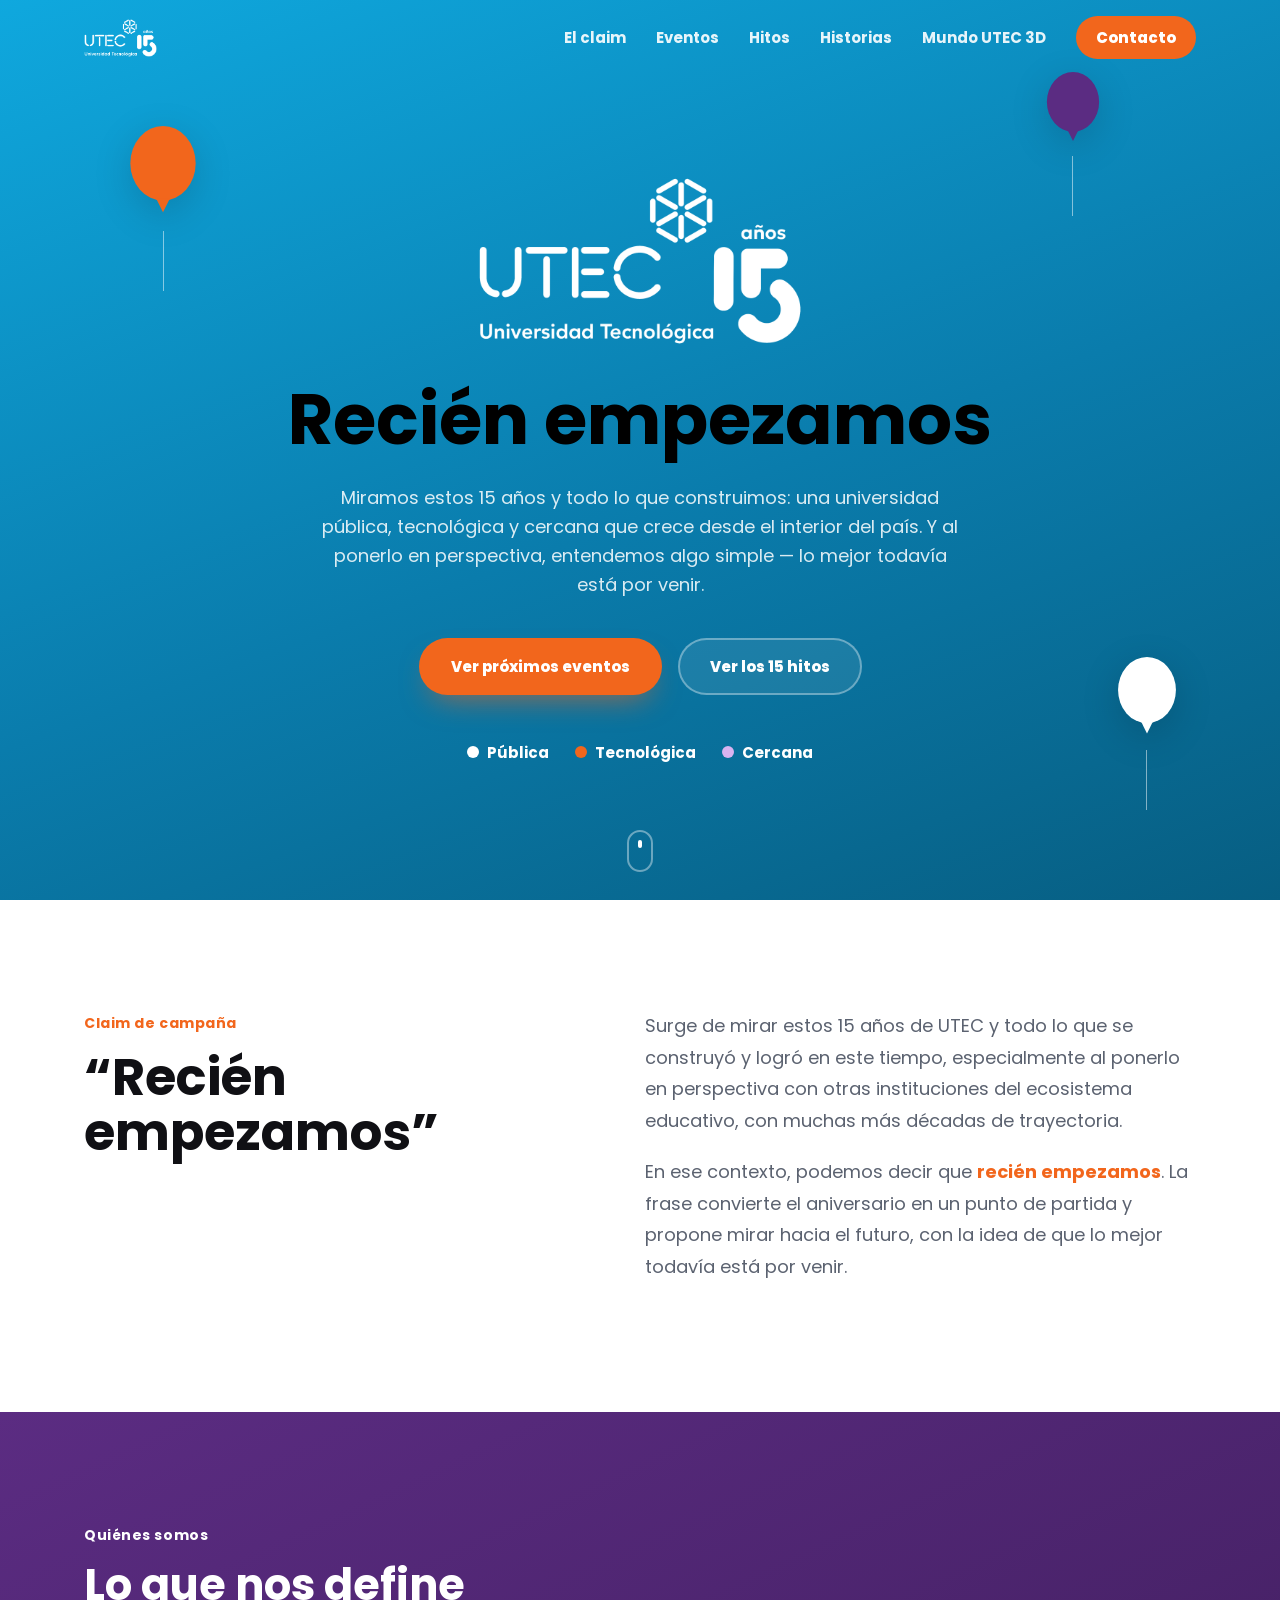
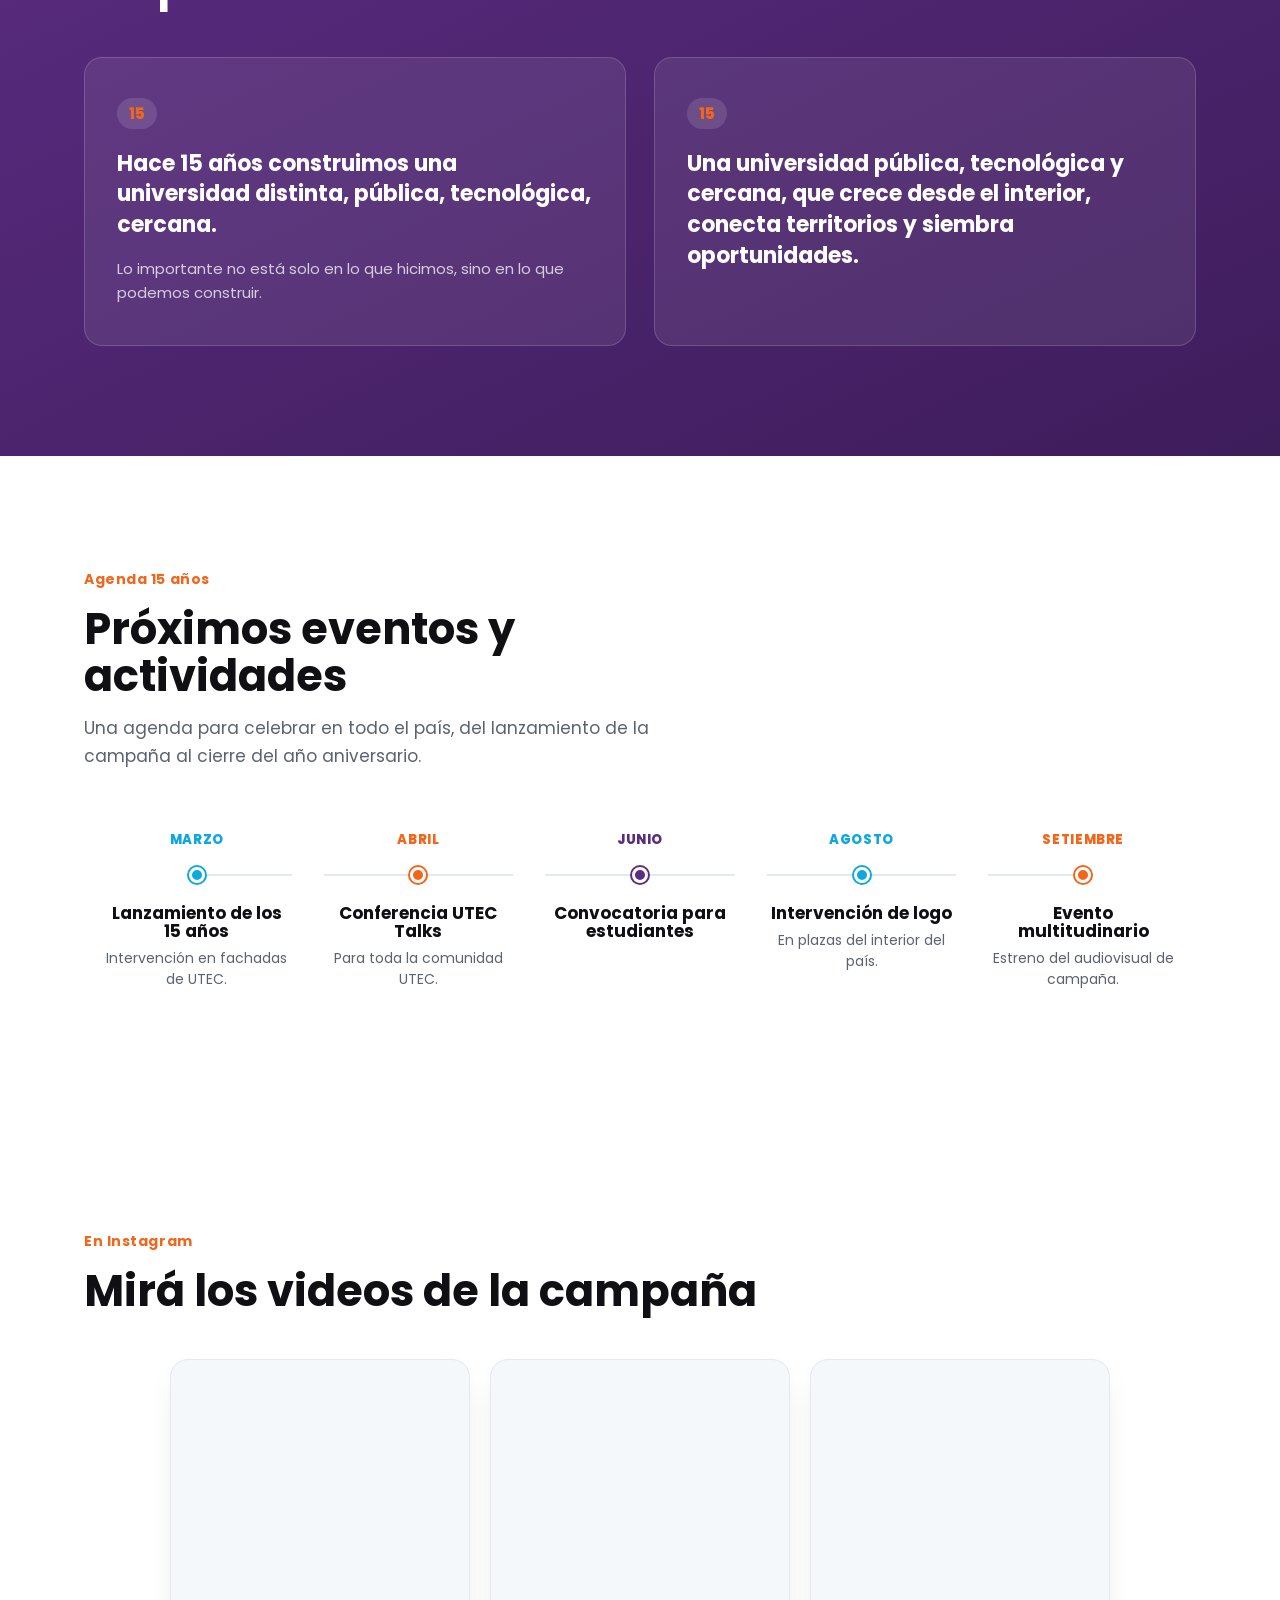
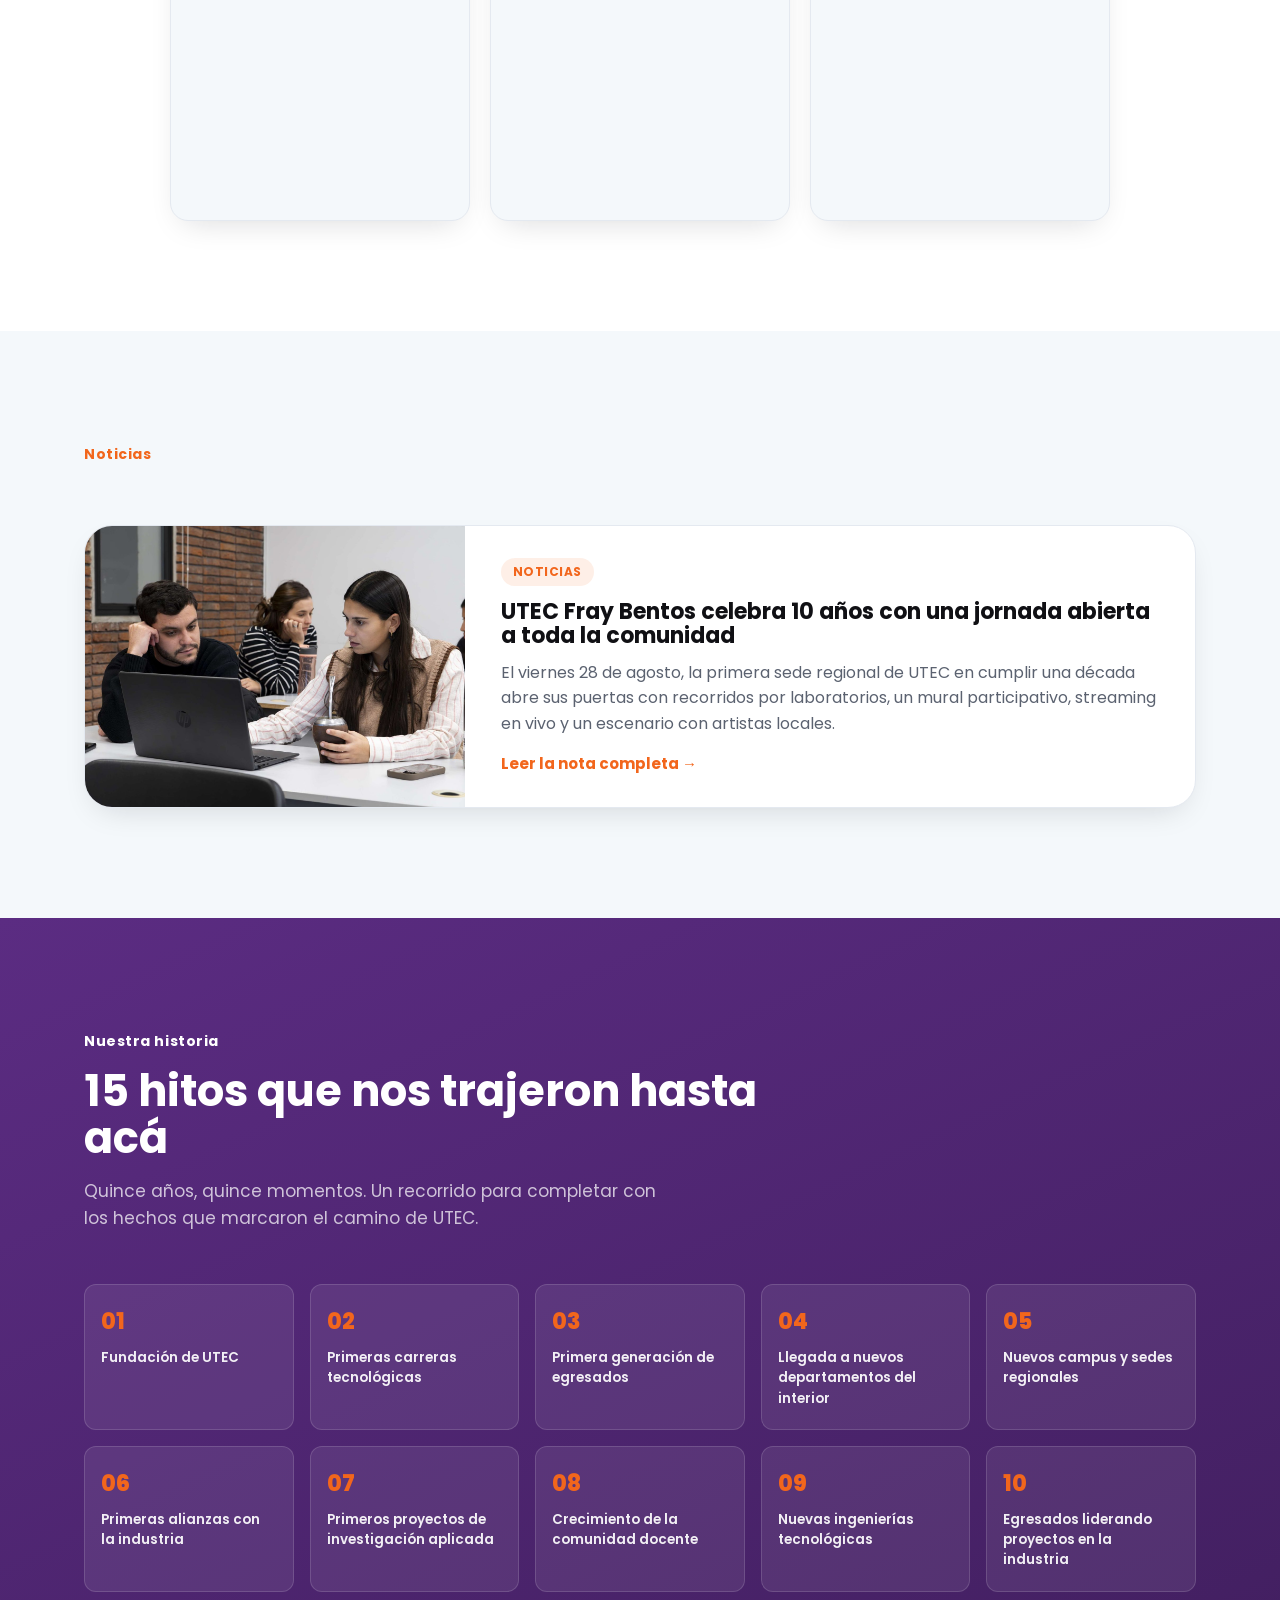
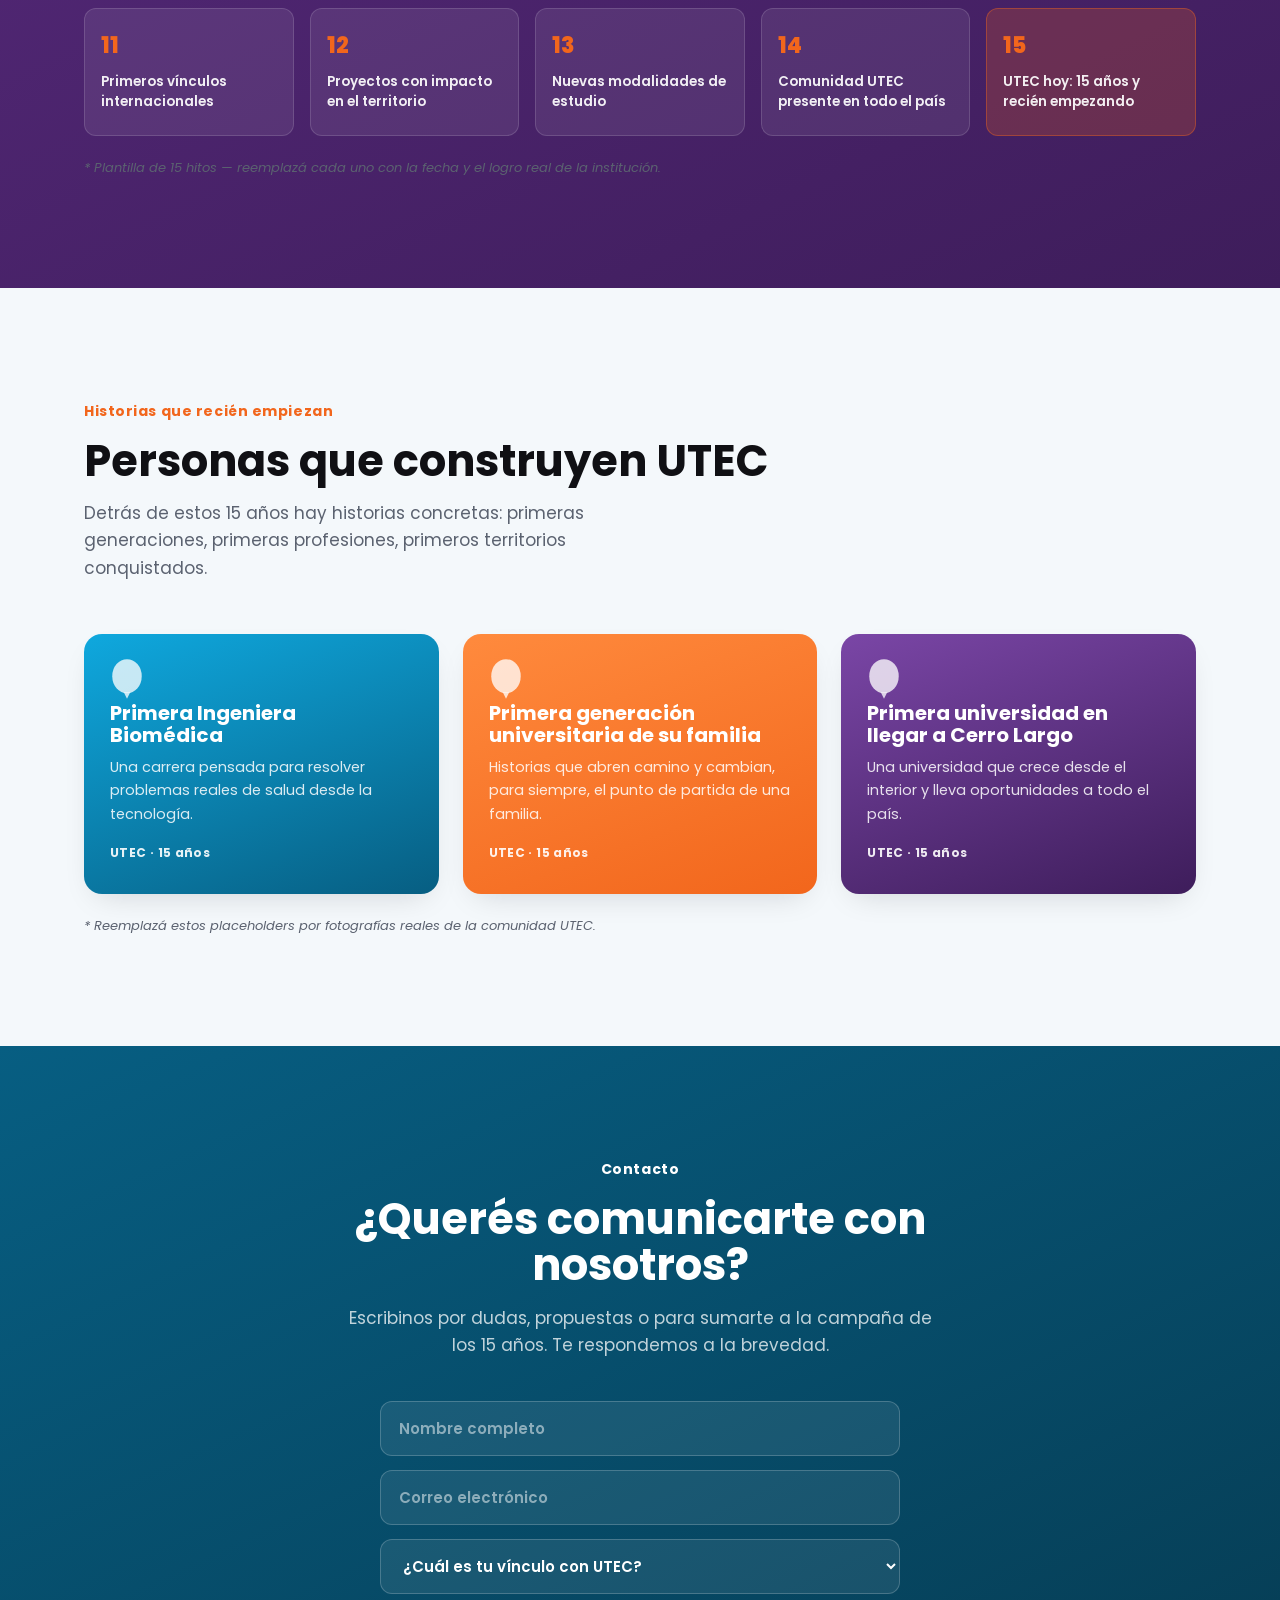
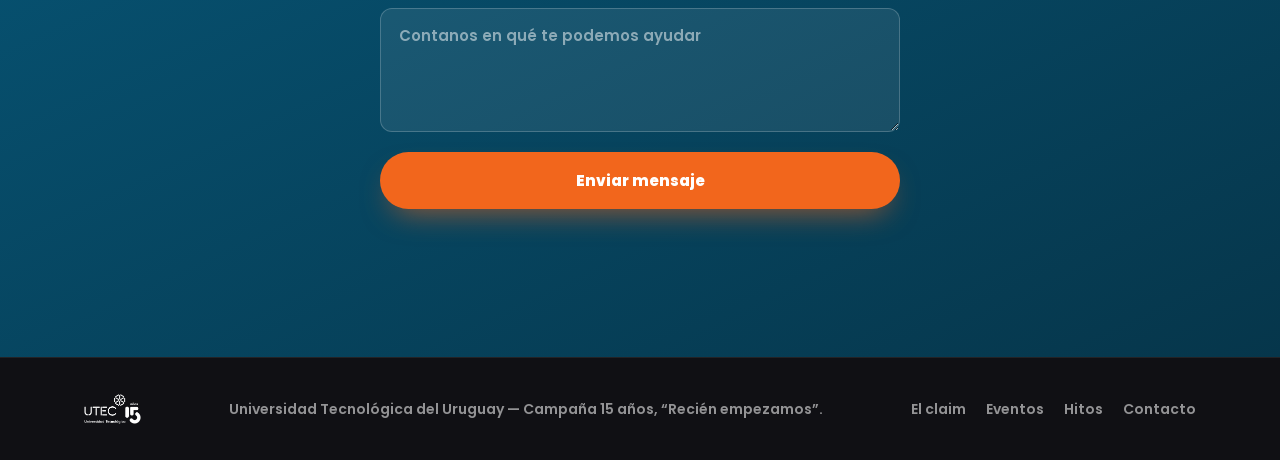
==== commit 7c3cb0e2: "Add Mundo UTEC 3D: student/teacher landing and explorable 3D world Landing page lets the visitor cho" ====
--- a/index.html
+++ b/index.html
@@ -25,6 +25,7 @@
       <a href="#eventos">Eventos</a>
       <a href="#hitos">Hitos</a>
       <a href="#historias">Historias</a>
+      <a href="mundo/">Mundo UTEC 3D</a>
       <a href="#contacto" class="nav-cta">Contacto</a>
     </nav>
     <button class="nav-toggle" id="navToggle" aria-label="Abrir menú" aria-expanded="false">
--- a/css/styles.css
+++ b/css/styles.css
@@ -171,7 +171,7 @@
   max-width: 880px;
   margin: 0 auto;
 }
-.text-outline { color: #FDBF9A; }
+.text-outline { color: #000000; }
 
 .hero-sub {
   max-width: 640px;
